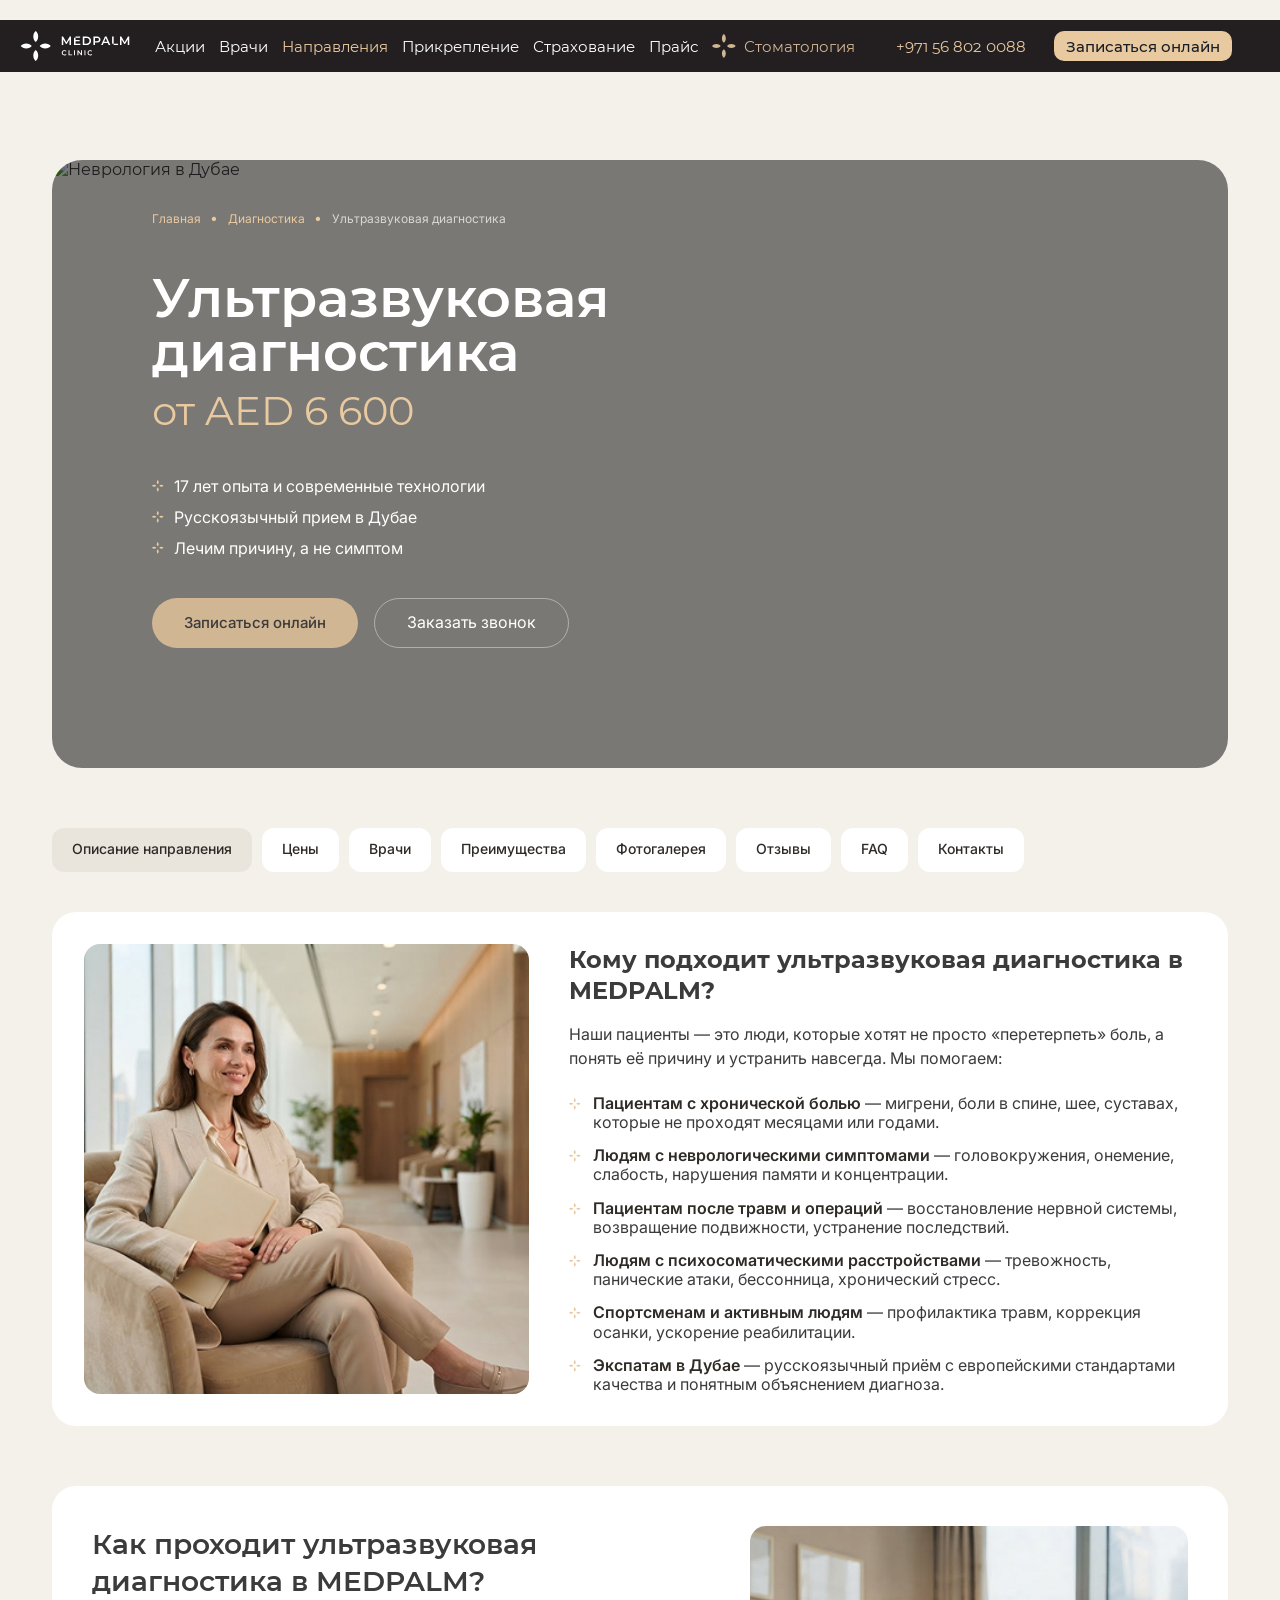
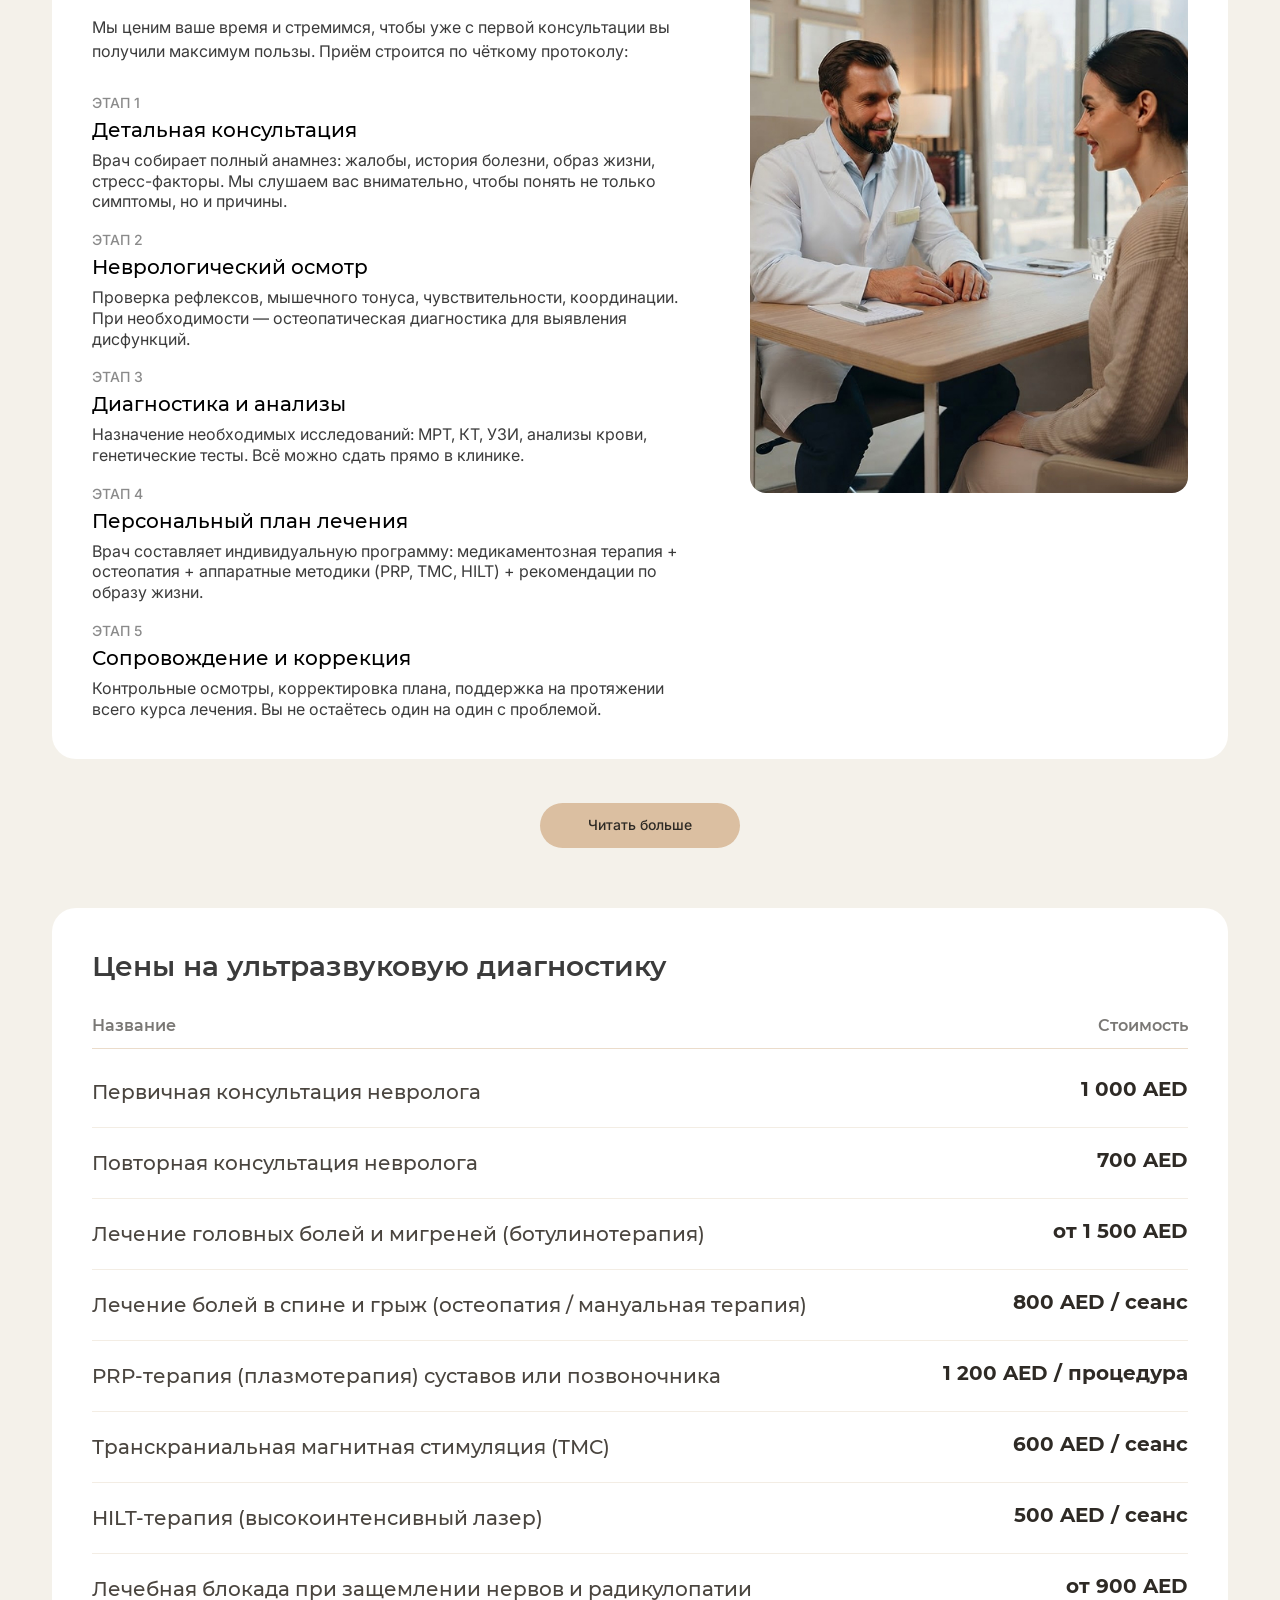
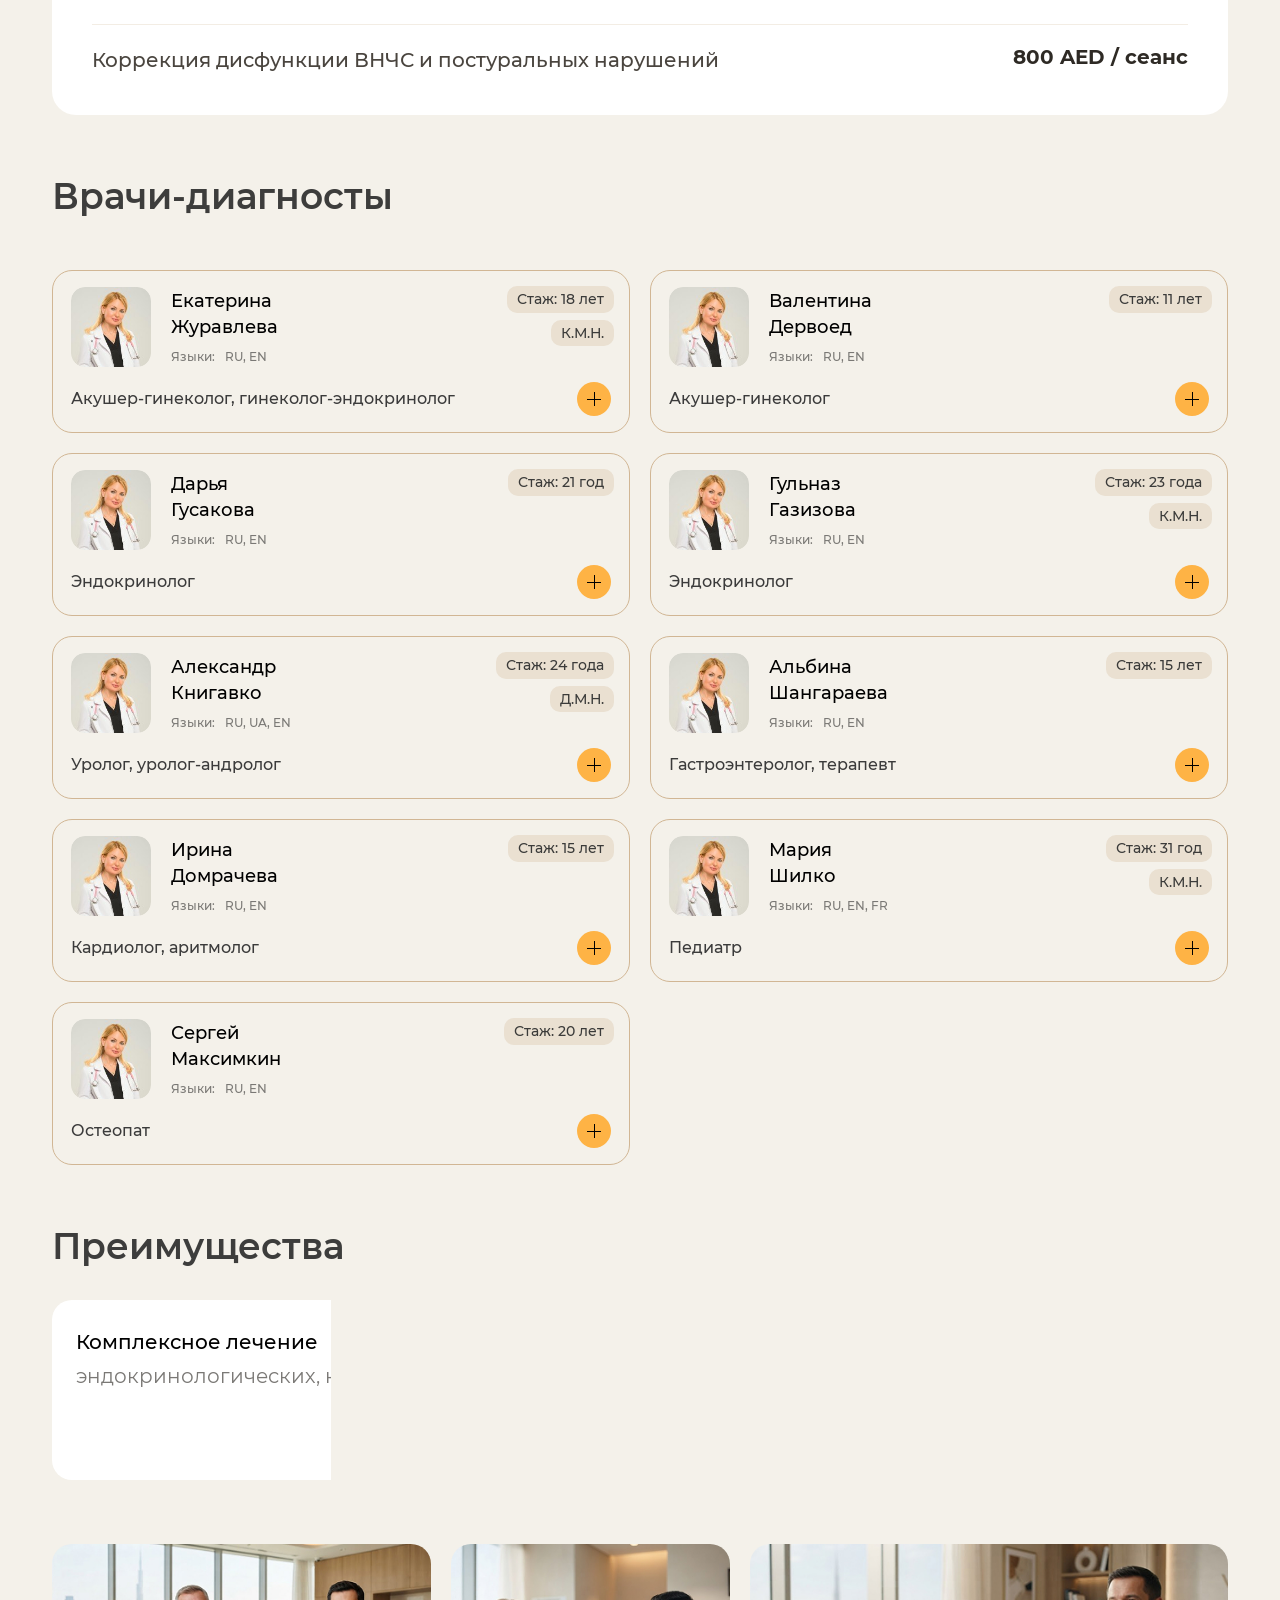
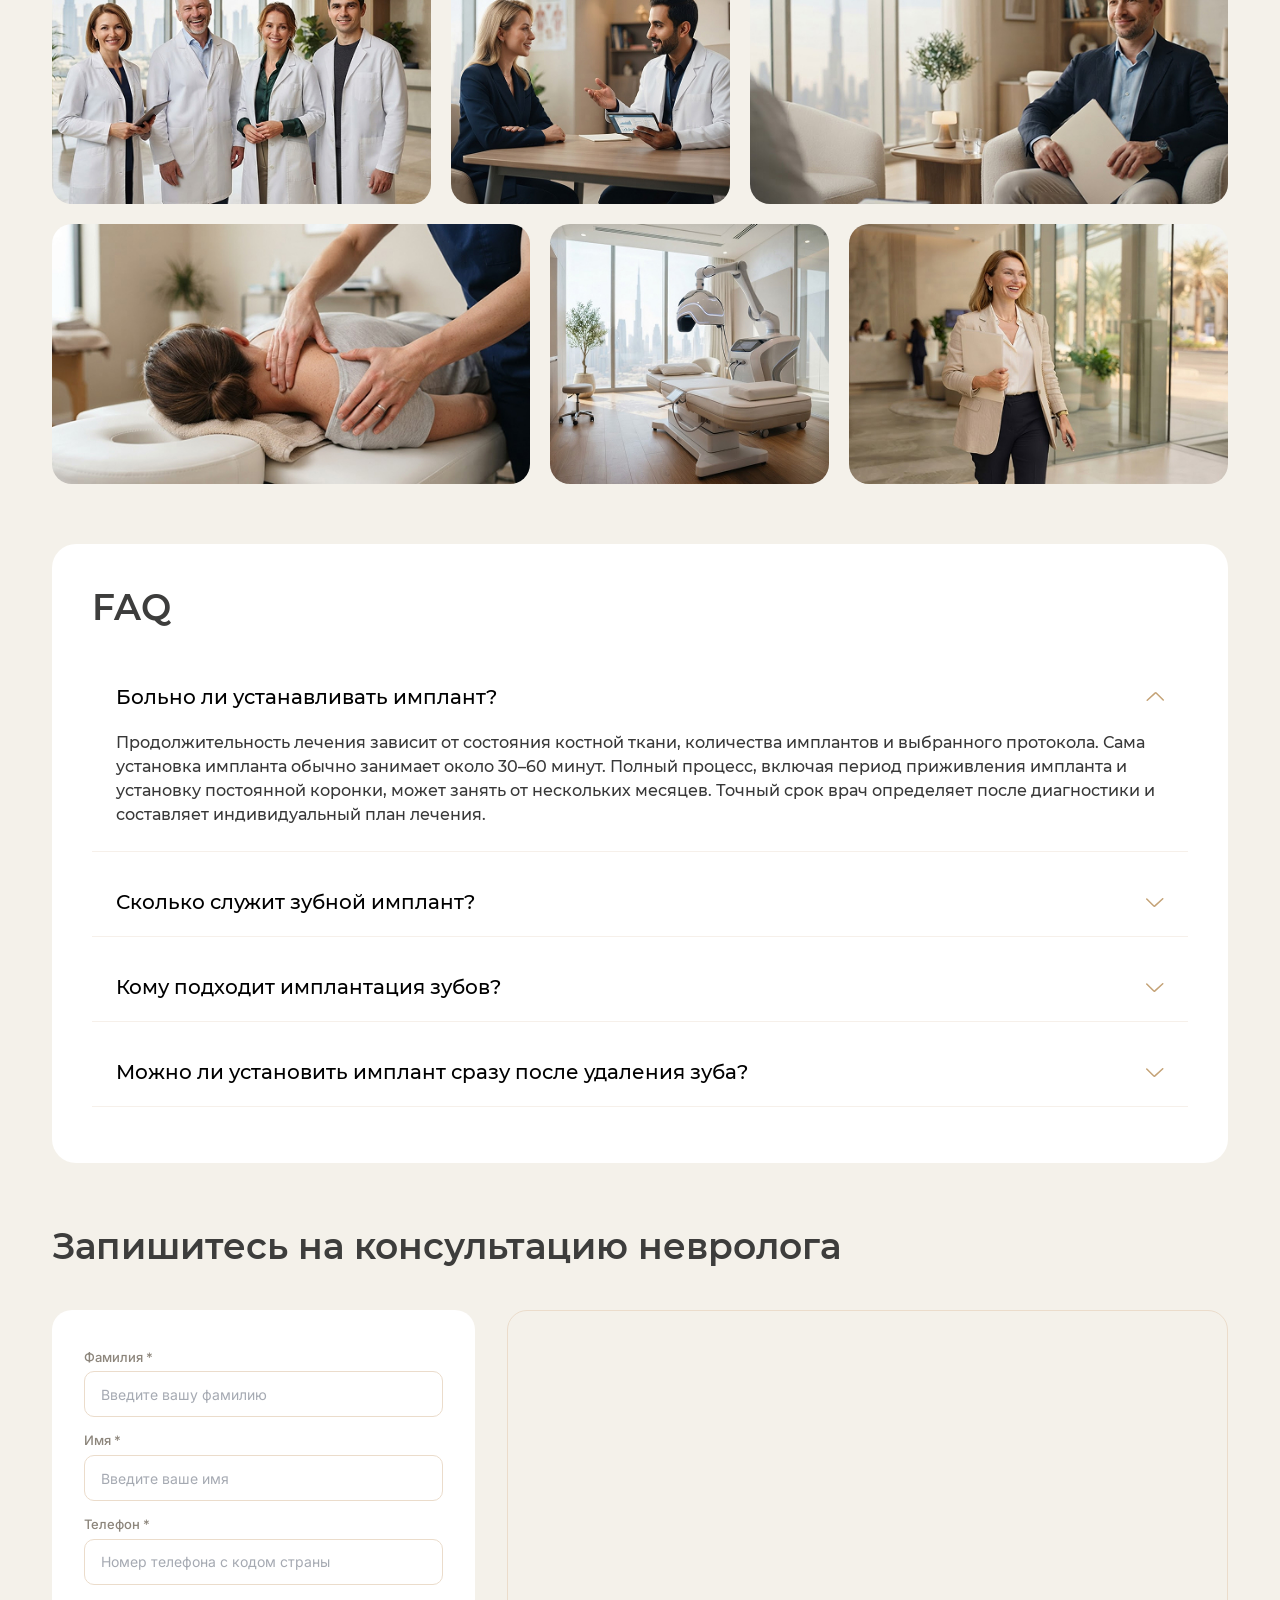
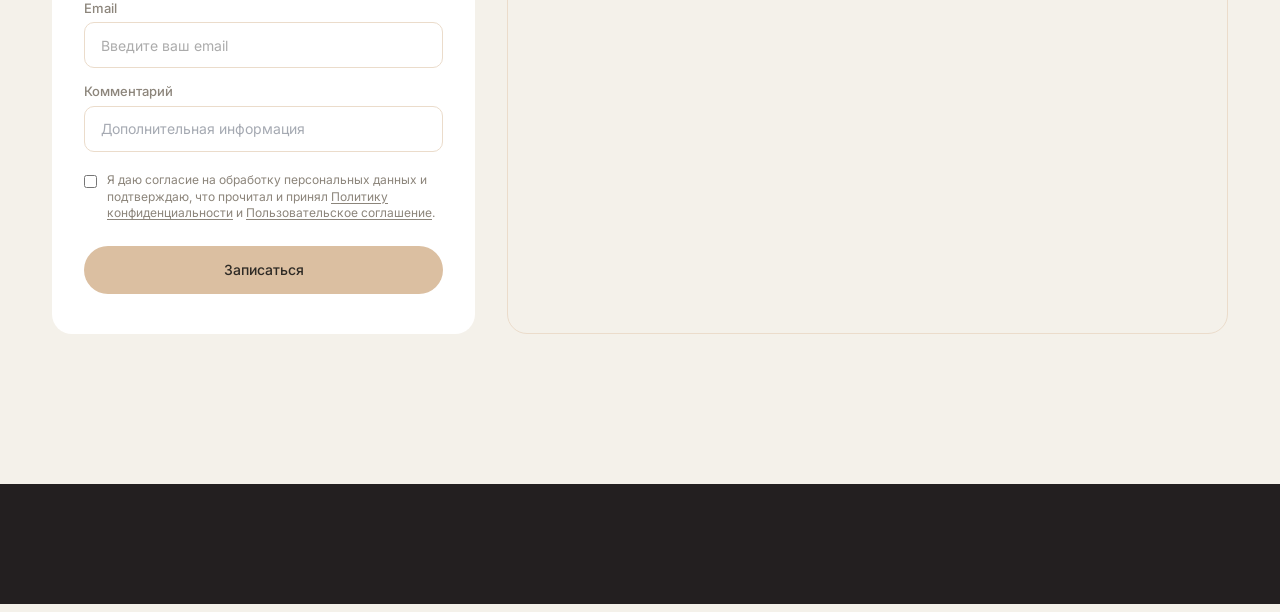
==== diagnostika.html @ 677f0ee8 "Add files via upload" ====
<!DOCTYPE html>
<html lang="ru" style="--header-height:6.5rem;--header-height-mob:5rem;">

<head>
    <meta charset="UTF-8">
    <meta name='viewport' content='width=device-width,initial-scale=1' />
    <link rel="icon" href="favicon.svg" type="image/svg+xml">
    <meta name="robots" content="noindex, nofollow" />
    <title>16.10 Услуга | medpalm</title>
    <link rel="preconnect" href="https://fonts.googleapis.com">
    <link rel="preconnect" href="https://fonts.gstatic.com" crossorigin>
    <link
        href="https://fonts.googleapis.com/css2?family=Inter:ital,opsz,wght@0,14..32,100..900;1,14..32,100..900&display=swap"
        rel="stylesheet">
    <link rel="stylesheet" href="assets/css/original.css">
    <link rel="stylesheet" href="assets/css/wpo-minify-header-7146183a.min.css">
    <link rel="stylesheet" href="assets/css/fancybox.css">
    <link rel="stylesheet" href="assets/css/wpo-minify-header-502b0cc2.min.css">
    <link rel="stylesheet" href="assets/css/mmenu.min.css">
    <link rel="stylesheet" href="assets/css/wpo-minify-header-50892afa.min.css">
    <link rel="stylesheet" href="assets/css/newweb.css">
    <link rel="stylesheet" href="assets/css/new-styles.css">
</head>

<body class="wp-singular page-template-default page page-id-62 wp-theme-medpalm">

    <header class="site-header">
        <div class="container site-header__container">
            <nav class="site-header__nav" aria-label="Основная навигация">
                <a href="https://vasstepanov.github.io/medpalm/" class="site-header__logo"
                    aria-label="MEDPALM - Клиника в Дубае. Прием врачей, анализы, диагностика">
                    
                    <svg viewBox="0 0 217 60" id="logo-cfm" xmlns="http://www.w3.org/2000/svg">
                        <path
                            d="M25.112 48.97c0 4.727 1.973 8.812 4.877 11.03 2.902-2.218 4.876-6.303 4.876-11.03 0-4.73-1.974-8.812-4.876-11.032-2.904 2.22-4.877 6.303-4.877 11.031zM25.112 11.03c0 4.73 1.973 8.813 4.877 11.032 2.902-2.219 4.876-6.303 4.876-11.031 0-4.728-1.974-8.812-4.876-11.031-2.904 2.22-4.877 6.303-4.877 11.03zM11.027 25.122C6.3 25.122 2.217 27.096 0 30c2.217 2.903 6.3 4.878 11.027 4.878 4.726 0 8.808-1.975 11.026-4.878-2.218-2.904-6.3-4.878-11.026-4.878zM48.95 25.122c-4.726 0-8.809 1.974-11.026 4.878 2.218 2.903 6.3 4.878 11.027 4.878 4.726 0 8.808-1.975 11.027-4.878-2.219-2.904-6.3-4.878-11.027-4.878zM97.512 27.97l-.024-11.176-5.537 9.249h-1.396l-5.538-9.104v11.03H82.03V11.11h2.576l6.694 11.175 6.572-11.175h2.576l.024 16.86h-2.961zM131.266 25.32c1.236 0 2.323-.236 3.262-.71.939-.474 1.662-1.148 2.167-2.023.506-.875.759-1.891.759-3.047 0-1.156-.253-2.171-.759-3.047-.505-.875-1.228-1.55-2.167-2.023-.939-.474-2.026-.71-3.262-.71h-4.093v11.56h4.093zm-7.223-14.21h7.367c1.798 0 3.396.35 4.792 1.048 1.396.698 2.48 1.686 3.25 2.962.77 1.277 1.156 2.75 1.156 4.42s-.386 3.143-1.156 4.42c-.77 1.276-1.854 2.264-3.25 2.962-1.396.698-2.994 1.047-4.792 1.047h-7.367V11.11zM155.269 19.588c.707-.578 1.06-1.405 1.06-2.48 0-1.076-.353-1.903-1.06-2.481-.706-.579-1.741-.868-3.105-.868h-3.66v6.696h3.66c1.364 0 2.399-.29 3.105-.867zm.855-7.755c1.084.481 1.914 1.172 2.492 2.07.578.9.867 1.968.867 3.204 0 1.22-.289 2.284-.867 3.192-.578.907-1.408 1.601-2.492 2.083-1.084.482-2.356.722-3.816.722h-3.804v4.866h-3.13V11.11h6.934c1.46 0 2.732.241 3.816.723zM173.11 21.611l-3.178-7.37-3.154 7.37h6.332zm1.035 2.457h-8.426l-1.662 3.901h-3.226l7.584-16.86h3.082l7.608 16.86h-3.274l-1.686-3.901zM185.822 11.11h-3.13v14.21h3.13V11.11zM185.824 27.97h8.809v-2.65h-8.809v2.65zM214.038 27.97l-.024-11.176-5.537 9.249h-1.396l-5.538-9.104v11.03h-2.986V11.11h2.577l6.693 11.175 6.572-11.175h2.577L217 27.97h-2.962zM109.598 25.344v-4.648h8.137v-2.577h-8.137v-4.38h-3.13v14.23h12.64v-2.625h-9.51zM118.771 11.11h-9.173v2.625h9.173V11.11zM84.7 48.21a5.013 5.013 0 01-1.96-1.88c-.474-.8-.709-1.702-.709-2.706 0-1.005.239-1.907.717-2.707a5.056 5.056 0 011.966-1.88c.834-.453 1.767-.68 2.801-.68.838 0 1.603.146 2.295.439a4.69 4.69 0 011.756 1.272l-1.228 1.156c-.742-.8-1.654-1.2-2.736-1.2-.702 0-1.33.154-1.886.461-.556.307-.99.735-1.301 1.28-.312.547-.469 1.166-.469 1.859 0 .692.157 1.311.469 1.858.311.546.745.972 1.301 1.28.556.307 1.184.46 1.886.46 1.082 0 1.994-.404 2.736-1.214l1.228 1.17a4.68 4.68 0 01-1.762 1.274c-.698.292-1.466.438-2.304.438-1.034 0-1.966-.227-2.8-.68zM95.588 38.503h1.9v8.632h5.353v1.609h-7.253v-10.24zM106.541 38.503h1.901v10.24h-1.901v-10.24zM122.495 38.503v10.24h-1.564l-5.645-6.934v6.935H113.4v-10.24h1.565l5.645 6.934v-6.935h1.885zM127.439 38.503h1.901v10.24h-1.901v-10.24zM136.235 48.21a5.012 5.012 0 01-1.959-1.88c-.474-.8-.71-1.702-.71-2.706 0-1.005.239-1.907.717-2.707a5.066 5.066 0 011.966-1.88c.834-.453 1.768-.68 2.801-.68.839 0 1.604.146 2.296.439a4.69 4.69 0 011.755 1.272l-1.228 1.156c-.742-.8-1.653-1.2-2.735-1.2-.702 0-1.331.154-1.887.461a3.323 3.323 0 00-1.301 1.28c-.312.547-.468 1.166-.468 1.859 0 .692.156 1.311.468 1.858.312.546.746.972 1.301 1.28.556.307 1.185.46 1.887.46 1.082 0 1.993-.404 2.735-1.214l1.228 1.17a4.679 4.679 0 01-1.763 1.274c-.697.292-1.464.438-2.303.438-1.033 0-1.967-.227-2.8-.68z" />
                    </svg>
                </a>
                <ul id="menu-main-menu" class="site-header__menu">
                    <li id="menu-item-1367"
                        class="menu-item menu-item-type-custom menu-item-object-custom menu-item-1367"><a
                            href="/specials/">Акции</a></li>
                    <li id="menu-item-1364"
                        class="menu-item menu-item-type-custom menu-item-object-custom menu-item-1364"><a
                            href="/doctors/">Врачи</a></li>
                    <li id="menu-item-1365"
                        class="menu-item menu-item-type-custom menu-item-object-custom current-menu-item menu-item-1365">
                        <a href="/directions/" aria-current="page">Направления</a>
                    </li>
                    <li id="menu-item-1559"
                        class="menu-item menu-item-type-post_type menu-item-object-napravleniya menu-item-1559"><a
                            href="https://medpalm.ae/directions/prikreplenie-k-klinike/">Прикрепление</a></li>
                    <li id="menu-item-1558"
                        class="menu-item menu-item-type-post_type menu-item-object-page menu-item-1558"><a
                            href="https://medpalm.ae/insurance/">Страхование</a></li>
                    <li id="menu-item-586"
                        class="menu-item menu-item-type-post_type menu-item-object-page menu-item-586"><a
                            href="https://medpalm.ae/price/">Прайс</a></li>
                    <li id="menu-item-1912"
                        class="logo-icon menu-item menu-item-type-custom menu-item-object-custom menu-item-1912"><a
                            target="_blank" href="https://medpalmdental.ae/ru">Стоматология</a></li>
                </ul>
                <div class="site-header__actions">
                    <div class="site-header__socials"></div>
                    <a href="tel:+971568020088" class="site-header__phone">
                        +971 56 802 0088 </a>
                    <button class="site-header__button ms_booking" type="button">
                        Записаться онлайн </button>
                    <div class="site-header__lang lang-switcher"></div>
                </div>
            </nav>
        </div>
    </header>


    <header class="mobile-header">
        <div class="mobile-header__inner">
            <a href="https://vasstepanov.github.io/medpalm/" class="mobile-header__logo"
                aria-label="MEDPALM - Клиника в Дубае. Прием врачей, анализы, диагностика">
                <svg viewBox="0 0 217 60" id="logo-cfm" xmlns="http://www.w3.org/2000/svg">
                    <path
                        d="M25.112 48.97c0 4.727 1.973 8.812 4.877 11.03 2.902-2.218 4.876-6.303 4.876-11.03 0-4.73-1.974-8.812-4.876-11.032-2.904 2.22-4.877 6.303-4.877 11.031zM25.112 11.03c0 4.73 1.973 8.813 4.877 11.032 2.902-2.219 4.876-6.303 4.876-11.031 0-4.728-1.974-8.812-4.876-11.031-2.904 2.22-4.877 6.303-4.877 11.03zM11.027 25.122C6.3 25.122 2.217 27.096 0 30c2.217 2.903 6.3 4.878 11.027 4.878 4.726 0 8.808-1.975 11.026-4.878-2.218-2.904-6.3-4.878-11.026-4.878zM48.95 25.122c-4.726 0-8.809 1.974-11.026 4.878 2.218 2.903 6.3 4.878 11.027 4.878 4.726 0 8.808-1.975 11.027-4.878-2.219-2.904-6.3-4.878-11.027-4.878zM97.512 27.97l-.024-11.176-5.537 9.249h-1.396l-5.538-9.104v11.03H82.03V11.11h2.576l6.694 11.175 6.572-11.175h2.576l.024 16.86h-2.961zM131.266 25.32c1.236 0 2.323-.236 3.262-.71.939-.474 1.662-1.148 2.167-2.023.506-.875.759-1.891.759-3.047 0-1.156-.253-2.171-.759-3.047-.505-.875-1.228-1.55-2.167-2.023-.939-.474-2.026-.71-3.262-.71h-4.093v11.56h4.093zm-7.223-14.21h7.367c1.798 0 3.396.35 4.792 1.048 1.396.698 2.48 1.686 3.25 2.962.77 1.277 1.156 2.75 1.156 4.42s-.386 3.143-1.156 4.42c-.77 1.276-1.854 2.264-3.25 2.962-1.396.698-2.994 1.047-4.792 1.047h-7.367V11.11zM155.269 19.588c.707-.578 1.06-1.405 1.06-2.48 0-1.076-.353-1.903-1.06-2.481-.706-.579-1.741-.868-3.105-.868h-3.66v6.696h3.66c1.364 0 2.399-.29 3.105-.867zm.855-7.755c1.084.481 1.914 1.172 2.492 2.07.578.9.867 1.968.867 3.204 0 1.22-.289 2.284-.867 3.192-.578.907-1.408 1.601-2.492 2.083-1.084.482-2.356.722-3.816.722h-3.804v4.866h-3.13V11.11h6.934c1.46 0 2.732.241 3.816.723zM173.11 21.611l-3.178-7.37-3.154 7.37h6.332zm1.035 2.457h-8.426l-1.662 3.901h-3.226l7.584-16.86h3.082l7.608 16.86h-3.274l-1.686-3.901zM185.822 11.11h-3.13v14.21h3.13V11.11zM185.824 27.97h8.809v-2.65h-8.809v2.65zM214.038 27.97l-.024-11.176-5.537 9.249h-1.396l-5.538-9.104v11.03h-2.986V11.11h2.577l6.693 11.175 6.572-11.175h2.577L217 27.97h-2.962zM109.598 25.344v-4.648h8.137v-2.577h-8.137v-4.38h-3.13v14.23h12.64v-2.625h-9.51zM118.771 11.11h-9.173v2.625h9.173V11.11zM84.7 48.21a5.013 5.013 0 01-1.96-1.88c-.474-.8-.709-1.702-.709-2.706 0-1.005.239-1.907.717-2.707a5.056 5.056 0 011.966-1.88c.834-.453 1.767-.68 2.801-.68.838 0 1.603.146 2.295.439a4.69 4.69 0 011.756 1.272l-1.228 1.156c-.742-.8-1.654-1.2-2.736-1.2-.702 0-1.33.154-1.886.461-.556.307-.99.735-1.301 1.28-.312.547-.469 1.166-.469 1.859 0 .692.157 1.311.469 1.858.311.546.745.972 1.301 1.28.556.307 1.184.46 1.886.46 1.082 0 1.994-.404 2.736-1.214l1.228 1.17a4.68 4.68 0 01-1.762 1.274c-.698.292-1.466.438-2.304.438-1.034 0-1.966-.227-2.8-.68zM95.588 38.503h1.9v8.632h5.353v1.609h-7.253v-10.24zM106.541 38.503h1.901v10.24h-1.901v-10.24zM122.495 38.503v10.24h-1.564l-5.645-6.934v6.935H113.4v-10.24h1.565l5.645 6.934v-6.935h1.885zM127.439 38.503h1.901v10.24h-1.901v-10.24zM136.235 48.21a5.012 5.012 0 01-1.959-1.88c-.474-.8-.71-1.702-.71-2.706 0-1.005.239-1.907.717-2.707a5.066 5.066 0 011.966-1.88c.834-.453 1.768-.68 2.801-.68.839 0 1.604.146 2.296.439a4.69 4.69 0 011.755 1.272l-1.228 1.156c-.742-.8-1.653-1.2-2.735-1.2-.702 0-1.331.154-1.887.461a3.323 3.323 0 00-1.301 1.28c-.312.547-.468 1.166-.468 1.859 0 .692.156 1.311.468 1.858.312.546.746.972 1.301 1.28.556.307 1.185.46 1.887.46 1.082 0 1.993-.404 2.735-1.214l1.228 1.17a4.679 4.679 0 01-1.763 1.274c-.697.292-1.464.438-2.303.438-1.033 0-1.967-.227-2.8-.68z" />
                </svg>
            </a>

            <div class="mobile-header__actions">
                <div class="mobile-header__lang mobile-lang">
                    <button class="mobile-lang__button" type="button" aria-haspopup="menu" aria-expanded="false"
                        aria-label="Язык: RU">
                        RU
                        <span class="mobile-lang__icon">
                            <img data-src="https://medpalm.ae/wp-content/themes/medpalm/img/icons/open-menu.svg" alt=""
                                src="[data-uri]"
                                class="lazyload">
                        </span>
                    </button>

                    <ul class="mobile-lang__menu" role="menu">
                        <li class="mobile-lang__item" role="none">
                            <a href="/" class="mobile-lang__link mobile-lang__link--active" role="menuitem">
                                RU - Русский
                            </a>
                        </li>

                        <li class="mobile-lang__item" role="none">
                            <a href="/en/" class="mobile-lang__link" role="menuitem">
                                EN - English
                            </a>
                        </li>
                    </ul>
                </div>

                <button class="mobile-header__burger" type="button" data-mobile-menu-open aria-label="Открыть меню"
                    aria-controls="mobile-menu" aria-expanded="false">
                    <svg width="28" height="28" viewBox="0 0 28 28" fill="none" aria-hidden="true">
                        <path d="M5 8H23M5 14H23M5 20H23" stroke="currentColor" stroke-width="1.5"
                            stroke-linecap="round"></path>
                    </svg>
                </button>
            </div>
        </div>
    </header>

    <div class="mobile-menu" id="mobile-menu" aria-label="Мобильная навигация" aria-modal="true" role="dialog"
        aria-hidden="true"></div>

    <div id="page-wrapper">

        <section class="new-section-directions first-section">
            <div class="container">
                <!-- Главный баннер -->
                <div class="directions-banner">

                    <picture class="directions-banner__bg-picture">
                        <!-- Картинка для мобильных (экраны менее 768px) -->
                        <source media="(max-width: 767px)" srcset="content/diagnost_bg.webp">
                        <!-- Картинка по умолчанию для ПК (экраны 768px и больше) -->
                        <img src="content/diagnost_bg.webp" alt="Неврология в Дубае" class="directions-banner__bg-img" />
                    </picture>

                    <!-- Затемняющий слой для читаемости текста -->
                    <div class="directions-banner__overlay"></div>

                    <!-- Контентная часть -->
                    <div class="directions-banner__content">

                        <!-- Хлебные крошки -->
                        <nav class="directions-breadcrumbs">
                            <span class="directions-breadcrumbs__item">
                                <a href="/">Главная</a>
                            </span>
                            <span class="directions-breadcrumbs__separator">•</span>
                            <span class="directions-breadcrumbs__item">
                                <a href="https://vasstepanov.github.io/medpalm/">Диагностика</a>
                            </span>
                            <span class="directions-breadcrumbs__separator">•</span>
                            <span class="directions-breadcrumbs__item">Ультразвуковая диагностика</span>
                        </nav>

                        <!-- Заголовок -->
                        <h1 class="directions-banner__title">Ультразвуковая<br> диагностика</h1>

                        <!-- Цена -->
                        <p class="directions-banner__price">от <span>AED 6 600</span></p>

                        <!-- Список преимуществ -->
                        <ul class="directions-list">
                            <li class="directions-list__item">
                                <span class="directions-list__icon">
                                    <svg width="12" height="12" viewBox="0 0 12 12" fill="none"
                                        xmlns="http://www.w3.org/2000/svg">
                                        <path
                                            d="M4.81455 9.49799C4.81455 10.4157 5.19251 11.2069 5.74998 11.6376C6.30608 11.2069 6.68543 10.4157 6.68543 9.49799C6.68543 8.58026 6.30745 7.78911 5.74998 7.35843C5.19388 7.78911 4.81455 8.58026 4.81455 9.49799Z"
                                            fill="#E8C9A0" />
                                        <path
                                            d="M4.81455 2.13956C4.81455 3.0573 5.19251 3.84845 5.74998 4.27913C6.30608 3.84845 6.68543 3.0573 6.68543 2.13956C6.68543 1.22182 6.30745 0.430665 5.74998 0C5.19388 0.430665 4.81455 1.22182 4.81455 2.13956Z"
                                            fill="#E8C9A0" />
                                        <path
                                            d="M2.11427 4.8735C1.20738 4.8735 0.425574 5.256 0 5.82013C0.425574 6.3829 1.20738 6.76679 2.11427 6.76679C3.02117 6.76679 3.80298 6.38426 4.22853 5.82013C3.80298 5.2574 3.02117 4.8735 2.11427 4.8735Z"
                                            fill="#E8C9A0" />
                                        <path
                                            d="M9.38577 4.8735C8.47885 4.8735 7.69707 5.256 7.27148 5.82013C7.69707 6.3829 8.47885 6.76679 9.38577 6.76679C10.2927 6.76679 11.0745 6.38426 11.5 5.82013C11.0745 5.2574 10.2927 4.8735 9.38577 4.8735Z"
                                            fill="#E8C9A0" />
                                    </svg>
                                </span>
                                <span class="directions-list__text">17 лет опыта и современные технологии</span>
                            </li>
                            <li class="directions-list__item">
                                <span class="directions-list__icon">
                                    <svg width="12" height="12" viewBox="0 0 12 12" fill="none"
                                        xmlns="http://www.w3.org/2000/svg">
                                        <path
                                            d="M4.81455 9.49799C4.81455 10.4157 5.19251 11.2069 5.74998 11.6376C6.30608 11.2069 6.68543 10.4157 6.68543 9.49799C6.68543 8.58026 6.30745 7.78911 5.74998 7.35843C5.19388 7.78911 4.81455 8.58026 4.81455 9.49799Z"
                                            fill="#E8C9A0" />
                                        <path
                                            d="M4.81455 2.13956C4.81455 3.0573 5.19251 3.84845 5.74998 4.27913C6.30608 3.84845 6.68543 3.0573 6.68543 2.13956C6.68543 1.22182 6.30745 0.430665 5.74998 0C5.19388 0.430665 4.81455 1.22182 4.81455 2.13956Z"
                                            fill="#E8C9A0" />
                                        <path
                                            d="M2.11427 4.8735C1.20738 4.8735 0.425574 5.256 0 5.82013C0.425574 6.3829 1.20738 6.76679 2.11427 6.76679C3.02117 6.76679 3.80298 6.38426 4.22853 5.82013C3.80298 5.2574 3.02117 4.8735 2.11427 4.8735Z"
                                            fill="#E8C9A0" />
                                        <path
                                            d="M9.38577 4.8735C8.47885 4.8735 7.69707 5.256 7.27148 5.82013C7.69707 6.3829 8.47885 6.76679 9.38577 6.76679C10.2927 6.76679 11.0745 6.38426 11.5 5.82013C11.0745 5.2574 10.2927 4.8735 9.38577 4.8735Z"
                                            fill="#E8C9A0" />
                                    </svg>
                                </span>
                                <span class="directions-list__text">Русскоязычный прием в Дубае</span>
                            </li>
                            <li class="directions-list__item">
                                <span class="directions-list__icon">
                                    <svg width="12" height="12" viewBox="0 0 12 12" fill="none"
                                        xmlns="http://www.w3.org/2000/svg">
                                        <path
                                            d="M4.81455 9.49799C4.81455 10.4157 5.19251 11.2069 5.74998 11.6376C6.30608 11.2069 6.68543 10.4157 6.68543 9.49799C6.68543 8.58026 6.30745 7.78911 5.74998 7.35843C5.19388 7.78911 4.81455 8.58026 4.81455 9.49799Z"
                                            fill="#E8C9A0" />
                                        <path
                                            d="M4.81455 2.13956C4.81455 3.0573 5.19251 3.84845 5.74998 4.27913C6.30608 3.84845 6.68543 3.0573 6.68543 2.13956C6.68543 1.22182 6.30745 0.430665 5.74998 0C5.19388 0.430665 4.81455 1.22182 4.81455 2.13956Z"
                                            fill="#E8C9A0" />
                                        <path
                                            d="M2.11427 4.8735C1.20738 4.8735 0.425574 5.256 0 5.82013C0.425574 6.3829 1.20738 6.76679 2.11427 6.76679C3.02117 6.76679 3.80298 6.38426 4.22853 5.82013C3.80298 5.2574 3.02117 4.8735 2.11427 4.8735Z"
                                            fill="#E8C9A0" />
                                        <path
                                            d="M9.38577 4.8735C8.47885 4.8735 7.69707 5.256 7.27148 5.82013C7.69707 6.3829 8.47885 6.76679 9.38577 6.76679C10.2927 6.76679 11.0745 6.38426 11.5 5.82013C11.0745 5.2574 10.2927 4.8735 9.38577 4.8735Z"
                                            fill="#E8C9A0" />
                                    </svg>
                                </span>
                                <span class="directions-list__text">Лечим причину, а не симптом</span>
                            </li>
                        </ul>

                        <!-- Кнопки действий -->
                        <div class="directions-actions">
                            <a href="#" class="directions-btn directions-btn--primary">Записаться онлайн</a>
                            <a href="#" class="directions-btn directions-btn--secondary">Заказать звонок</a>
                        </div>

                    </div>
                </div>
            </div>
        </section>


        <section class="new-section-directions tabs-sec">
            <div class="directions-nav-section">
                <div class="container">
                    <!-- Лента ссылок-табов -->
                    <div class="directions-nav-tabs">

                        <!-- Активная плашка (выделена бежевым фоном) -->
                        <a href="#description" class="directions-nav-link is-active">
                            Описание направления
                        </a>

                        <a href="#prices" class="directions-nav-link">
                            Цены
                        </a>

                        <a href="#doctors" class="directions-nav-link">
                            Врачи
                        </a>

                        <a href="#advantages" class="directions-nav-link">
                            Преимущества
                        </a>

                        <a href="#gallery" class="directions-nav-link">
                            Фотогалерея
                        </a>

                        <a href="#reviews" class="directions-nav-link">
                            Отзывы
                        </a>

                        <a href="#faq" class="directions-nav-link">
                            FAQ
                        </a>

                        <a href="#contacts" class="directions-nav-link">
                            Контакты
                        </a>

                    </div>
                </div>
            </div>
        </section>

        <section class="new-section-directions mmb-mini">
            <div class="container">
                <div class="consultation-block">

                    <!-- Левая колонка: Изображение -->
                    <div class="consultation-image-wrapper">
                        <img src="content/s3_img.jpg" alt="Консультация невролога в MEDPALM" class="consultation-image">
                    </div>

                    <!-- Правая колонка: Текстовый контент -->
                    <div class="consultation-content">
                        <h2 class="consultation-title">Кому подходит ультразвуковая диагностика в MEDPALM?</h2>

                        <p class="consultation-subtitle">
                            Наши пациенты — это люди, которые хотят не просто «перетерпеть» боль, а понять её причину и
                            устранить навсегда. Мы помогаем:
                        </p>

                        <!-- Список категорий -->
                        <ul class="consultation-list">
                            <li class="consultation-list__item">
                                <p class="consultation-list__text">
                                    <strong>Пациентам с хронической болью</strong> — мигрени, боли в спине, шее,
                                    суставах, которые не проходят месяцами или годами.
                                </p>
                            </li>
                            <li class="consultation-list__item">
                                <p class="consultation-list__text">
                                    <strong>Людям с неврологическими симптомами</strong> — головокружения, онемение,
                                    слабость, нарушения памяти и концентрации.
                                </p>
                            </li>
                            <li class="consultation-list__item">
                                <p class="consultation-list__text">
                                    <strong>Пациентам после травм и операций</strong> — восстановление нервной системы,
                                    возвращение подвижности, устранение последствий.
                                </p>
                            </li>
                            <li class="consultation-list__item">
                                <p class="consultation-list__text">
                                    <strong>Людям с психосоматическими расстройствами</strong> — тревожность, панические
                                    атаки, бессонница, хронический стресс.
                                </p>
                            </li>
                            <li class="consultation-list__item">
                                <p class="consultation-list__text">
                                    <strong>Спортсменам и активным людям</strong> — профилактика травм, коррекция
                                    осанки, ускорение реабилитации.
                                </p>
                            </li>
                            <li class="consultation-list__item">
                                <p class="consultation-list__text">
                                    <strong>Экспатам в Дубае</strong> — русскоязычный приём с европейскими стандартами
                                    качества и понятным объяснением диагноза.
                                </p>
                            </li>
                        </ul>
                    </div>

                </div>
            </div>
        </section>

        <section class="new-section-directions">
            <div class="container">
                <!-- Главная белая плашка секции -->
                <div class="process-block">

                    <!-- Левая колонка: Контентная часть -->
                    <div class="process-content">
                        <h2 class="process-title">Как проходит ультразвуковая диагностика в MEDPALM?</h2>
                        <p class="process-subtitle">
                            Мы ценим ваше время и стремимся, чтобы уже с первой консультации вы получили максимум
                            пользы. Приём строится по чёткому протоколу:
                        </p>

                        <!-- Список этапов для удобного вывода в цикле с бэкенда -->
                        <ul class="process-steps">

                            <!-- Этап 1 -->
                            <li class="process-step">
                                <span class="process-step__number">Этап 1</span>
                                <h3 class="process-step__title">Детальная консультация</h3>
                                <p class="process-step__desc">
                                    Врач собирает полный анамнез: жалобы, история болезни, образ жизни, стресс-факторы.
                                    Мы слушаем вас внимательно, чтобы понять не только симптомы, но и причины.
                                </p>
                            </li>

                            <!-- Этап 2 -->
                            <li class="process-step">
                                <span class="process-step__number">Этап 2</span>
                                <h3 class="process-step__title">Неврологический осмотр</h3>
                                <p class="process-step__desc">
                                    Проверка рефлексов, мышечного тонуса, чувствительности, координации. При
                                    необходимости — остеопатическая диагностика для выявления дисфункций.
                                </p>
                            </li>

                            <!-- Этап 3 -->
                            <li class="process-step">
                                <span class="process-step__number">Этап 3</span>
                                <h3 class="process-step__title">Диагностика и анализы</h3>
                                <p class="process-step__desc">
                                    Назначение необходимых исследований: МРТ, КТ, УЗИ, анализы крови, генетические
                                    тесты. Всё можно сдать прямо в клинике.
                                </p>
                            </li>

                            <!-- Этап 4 -->
                            <li class="process-step">
                                <span class="process-step__number">Этап 4</span>
                                <h3 class="process-step__title">Персональный план лечения</h3>
                                <p class="process-step__desc">
                                    Врач составляет индивидуальную программу: медикаментозная терапия + остеопатия +
                                    аппаратные методики (PRP, TMC, HILT) + рекомендации по образу жизни.
                                </p>
                            </li>

                            <!-- Этап 5 -->
                            <li class="process-step">
                                <span class="process-step__number">Этап 5</span>
                                <h3 class="process-step__title">Сопровождение и коррекция</h3>
                                <p class="process-step__desc">
                                    Контрольные осмотры, корректировка плана, поддержка на протяжении всего курса
                                    лечения. Вы не остаётесь один на один с проблемой.
                                </p>
                            </li>

                        </ul>
                    </div>

                    <!-- Правая колонка: Изображение -->
                    <div class="process-image-wrapper">
                        <img src="content/s4_img.jpg" alt="Приём у невролога в MEDPALM" class="process-image">
                    </div>

                </div>

                <!-- Кнопка под плашкой -->
                <div class="process-footer">
                    <a href="#" class="process-btn-more">Читать больше</a>
                </div>
            </div>
        </section>

        <section id="prices" class="new-section-directions">
            <div class="container">
                <!-- Главная белая плашка секции цен -->
                <div class="prices-block">

                    <h2 class="prices-title">Цены на ультразвуковую диагностику</h2>

                    <!-- Шапка таблицы (скрывается на мобильных) -->
                    <div class="prices-header">
                        <span class="prices-header__col">Название</span>
                        <span class="prices-header__col">Стоимость</span>
                    </div>

                    <!-- Контейнер для списка строк (удобно для цикла бэкенда) -->
                    <div class="prices-list">

                        <!-- Строка 1 -->
                        <div class="prices-row">
                            <div class="prices-row__name">Первичная консультация невролога</div>
                            <div class="prices-row__value">1 000 AED</div>
                        </div>

                        <!-- Строка 2 -->
                        <div class="prices-row">
                            <div class="prices-row__name">Повторная консультация невролога</div>
                            <div class="prices-row__value">700 AED</div>
                        </div>

                        <!-- Строка 3 -->
                        <div class="prices-row">
                            <div class="prices-row__name">Лечение головных болей и мигреней (ботулинотерапия)</div>
                            <div class="prices-row__value">от 1 500 AED</div>
                        </div>

                        <!-- Строка 4 -->
                        <div class="prices-row">
                            <div class="prices-row__name">Лечение болей в спине и грыж (остеопатия / мануальная терапия)
                            </div>
                            <div class="prices-row__value">800 AED / сеанс</div>
                        </div>

                        <!-- Строка 5 -->
                        <div class="prices-row">
                            <div class="prices-row__name">PRP-терапия (плазмотерапия) суставов или позвоночника</div>
                            <div class="prices-row__value">1 200 AED / процедура</div>
                        </div>

                        <!-- Строка 6 -->
                        <div class="prices-row">
                            <div class="prices-row__name">Транскраниальная магнитная стимуляция (ТМС)</div>
                            <div class="prices-row__value">600 AED / сеанс</div>
                        </div>

                        <!-- Строка 7 -->
                        <div class="prices-row">
                            <div class="prices-row__name">HILT-терапия (высокоинтенсивный лазер)</div>
                            <div class="prices-row__value">500 AED / сеанс</div>
                        </div>

                        <!-- Строка 8 -->
                        <div class="prices-row">
                            <div class="prices-row__name">Лечебная блокада при защемлении нервов и радикулопатии</div>
                            <div class="prices-row__value">от 900 AED</div>
                        </div>

                        <!-- Строка 9 -->
                        <div class="prices-row">
                            <div class="prices-row__name">Коррекция дисфункции ВНЧС и постуральных нарушений</div>
                            <div class="prices-row__value">800 AED / сеанс</div>
                        </div>

                    </div>

                </div>
            </div>
        </section>



        <div id="doctors" class="container new-doctors-list new-section-directions">
            <div class="section-page-sidebared">


                <main class="section-page-sidebared__main">
                    <div class="section-doctors-list__wrapper">
                        <h2 class="section-list__title">Врачи-диагносты</h2>

                        <div class="section-doctors-list">

                            <a href="https://medpalm.ae/doctors/zhuravleva-ekaterina/"
                                class="section-specialists-list-item" data-direction="26">

                                <div class="section-specialists-list-item__head">

                                    <div class="section-specialists-list-item__photo"><img data-src="content/doc.jpg"
                                            alt="Екатерина Журавлева" src="content/doc.jpg"
                                            class=" ls-is-cached lazyloaded"
                                            style="--smush-placeholder-width: 150px; --smush-placeholder-aspect-ratio: 150/220;">
                                    </div>
                                    <div class="section-specialists-list-item__about">
                                        <div class="section-specialists-list-item__name">Екатерина<br>Журавлева</div>



                                        <div class="section-specialists-list-item__langs">
                                            Языки:
                                            <span>
                                                RU, EN </span>
                                        </div>
                                    </div>
                                </div>

                                <div class="section-specialists-list-item__tags">
                                    <div class="section-specialists-list-item__experience">
                                        Стаж: <span>18 лет</span>
                                    </div>

                                    <div class="section-specialists-list-item__degree">К.М.Н.</div>
                                </div>

                                <div class="section-specialists-list-item__footer">
                                    <div class="section-specialists-list-item__pos">Акушер-гинеколог,
                                        гинеколог-эндокринолог</div>
                                    <div class="section-specialists-list-item__detail">
                                        <span class="button-plus-minus"></span>
                                    </div>
                                </div>
                            </a>

                            <a href="https://medpalm.ae/doctors/valentina-dervoed/"
                                class="section-specialists-list-item" data-direction="26">

                                <div class="section-specialists-list-item__head">

                                    <div class="section-specialists-list-item__photo"><img data-src="content/doc.jpg"
                                            alt="Валентина Дервоед" src="content/doc.jpg"
                                            class=" ls-is-cached lazyloaded"
                                            style="--smush-placeholder-width: 150px; --smush-placeholder-aspect-ratio: 150/220;">
                                    </div>
                                    <div class="section-specialists-list-item__about">
                                        <div class="section-specialists-list-item__name">Валентина<br>Дервоед</div>



                                        <div class="section-specialists-list-item__langs">
                                            Языки:
                                            <span>
                                                RU, EN </span>
                                        </div>
                                    </div>
                                </div>

                                <div class="section-specialists-list-item__tags">
                                    <div class="section-specialists-list-item__experience">
                                        Стаж: <span>11 лет</span>
                                    </div>

                                </div>

                                <div class="section-specialists-list-item__footer">
                                    <div class="section-specialists-list-item__pos">Акушер-гинеколог</div>
                                    <div class="section-specialists-list-item__detail">
                                        <span class="button-plus-minus"></span>
                                    </div>
                                </div>
                            </a>

                            <a href="https://medpalm.ae/doctors/gusakova-darya/" class="section-specialists-list-item"
                                data-direction="0">

                                <div class="section-specialists-list-item__head">

                                    <div class="section-specialists-list-item__photo"><img data-src="content/doc.jpg"
                                            alt="Дарья Гусакова" src="content/doc.jpg" class=" lazyloaded"
                                            style="--smush-placeholder-width: 150px; --smush-placeholder-aspect-ratio: 150/220;">
                                    </div>
                                    <div class="section-specialists-list-item__about">
                                        <div class="section-specialists-list-item__name">Дарья<br>Гусакова</div>



                                        <div class="section-specialists-list-item__langs">
                                            Языки:
                                            <span>
                                                RU, EN </span>
                                        </div>
                                    </div>
                                </div>

                                <div class="section-specialists-list-item__tags">
                                    <div class="section-specialists-list-item__experience">
                                        Стаж: <span>21 год</span>
                                    </div>

                                </div>

                                <div class="section-specialists-list-item__footer">
                                    <div class="section-specialists-list-item__pos">Эндокринолог</div>
                                    <div class="section-specialists-list-item__detail">
                                        <span class="button-plus-minus"></span>
                                    </div>
                                </div>
                            </a>

                            <a href="https://medpalm.ae/doctors/gulnaz-gazizova/" class="section-specialists-list-item"
                                data-direction="15">

                                <div class="section-specialists-list-item__head">

                                    <div class="section-specialists-list-item__photo"><img data-src="content/doc.jpg"
                                            alt="Гульназ Газизова" src="content/doc.jpg" class=" lazyloaded"
                                            style="--smush-placeholder-width: 150px; --smush-placeholder-aspect-ratio: 150/220;">
                                    </div>
                                    <div class="section-specialists-list-item__about">
                                        <div class="section-specialists-list-item__name">Гульназ<br>Газизова</div>



                                        <div class="section-specialists-list-item__langs">
                                            Языки:
                                            <span>
                                                RU, EN </span>
                                        </div>
                                    </div>
                                </div>

                                <div class="section-specialists-list-item__tags">
                                    <div class="section-specialists-list-item__experience">
                                        Стаж: <span>23 года</span>
                                    </div>

                                    <div class="section-specialists-list-item__degree">К.М.Н.</div>
                                </div>

                                <div class="section-specialists-list-item__footer">
                                    <div class="section-specialists-list-item__pos">Эндокринолог</div>
                                    <div class="section-specialists-list-item__detail">
                                        <span class="button-plus-minus"></span>
                                    </div>
                                </div>
                            </a>

                            <a href="https://medpalm.ae/doctors/knigavko-aleksandr/"
                                class="section-specialists-list-item" data-direction="27">

                                <div class="section-specialists-list-item__head">

                                    <div class="section-specialists-list-item__photo"><img data-src="content/doc.jpg"
                                            alt="Александр Книгавко" src="content/doc.jpg" class=" lazyloaded"
                                            style="--smush-placeholder-width: 150px; --smush-placeholder-aspect-ratio: 150/220;">
                                    </div>
                                    <div class="section-specialists-list-item__about">
                                        <div class="section-specialists-list-item__name">Александр<br>Книгавко</div>



                                        <div class="section-specialists-list-item__langs">
                                            Языки:
                                            <span>
                                                RU, UA, EN </span>
                                        </div>
                                    </div>
                                </div>

                                <div class="section-specialists-list-item__tags">
                                    <div class="section-specialists-list-item__experience">
                                        Стаж: <span>24 года</span>
                                    </div>

                                    <div class="section-specialists-list-item__degree">Д.М.Н.</div>
                                </div>

                                <div class="section-specialists-list-item__footer">
                                    <div class="section-specialists-list-item__pos">Уролог, уролог-андролог</div>
                                    <div class="section-specialists-list-item__detail">
                                        <span class="button-plus-minus"></span>
                                    </div>
                                </div>
                            </a>

                            <a href="https://medpalm.ae/doctors/albina-shangaraeva/"
                                class="section-specialists-list-item" data-direction="1316">

                                <div class="section-specialists-list-item__head">

                                    <div class="section-specialists-list-item__photo"><img data-src="content/doc.jpg"
                                            alt="Альбина Шангараева" src="content/doc.jpg" class=" lazyloaded"
                                            style="--smush-placeholder-width: 150px; --smush-placeholder-aspect-ratio: 150/220;">
                                    </div>
                                    <div class="section-specialists-list-item__about">
                                        <div class="section-specialists-list-item__name">Альбина<br>Шангараева</div>



                                        <div class="section-specialists-list-item__langs">
                                            Языки:
                                            <span>
                                                RU, EN </span>
                                        </div>
                                    </div>
                                </div>

                                <div class="section-specialists-list-item__tags">
                                    <div class="section-specialists-list-item__experience">
                                        Стаж: <span>15 лет</span>
                                    </div>

                                </div>

                                <div class="section-specialists-list-item__footer">
                                    <div class="section-specialists-list-item__pos">Гастроэнтеролог, терапевт</div>
                                    <div class="section-specialists-list-item__detail">
                                        <span class="button-plus-minus"></span>
                                    </div>
                                </div>
                            </a>

                            <a href="https://medpalm.ae/doctors/irina-domracheva/" class="section-specialists-list-item"
                                data-direction="29">

                                <div class="section-specialists-list-item__head">

                                    <div class="section-specialists-list-item__photo"><img data-src="content/doc.jpg"
                                            alt="Ирина Домрачева" src="content/doc.jpg" class=" lazyloaded"
                                            style="--smush-placeholder-width: 150px; --smush-placeholder-aspect-ratio: 150/220;">
                                    </div>
                                    <div class="section-specialists-list-item__about">
                                        <div class="section-specialists-list-item__name">Ирина<br>Домрачева</div>



                                        <div class="section-specialists-list-item__langs">
                                            Языки:
                                            <span>
                                                RU, EN </span>
                                        </div>
                                    </div>
                                </div>

                                <div class="section-specialists-list-item__tags">
                                    <div class="section-specialists-list-item__experience">
                                        Стаж: <span>15 лет</span>
                                    </div>

                                </div>

                                <div class="section-specialists-list-item__footer">
                                    <div class="section-specialists-list-item__pos">Кардиолог, аритмолог</div>
                                    <div class="section-specialists-list-item__detail">
                                        <span class="button-plus-minus"></span>
                                    </div>
                                </div>
                            </a>

                            <a href="https://medpalm.ae/doctors/shilko-mariya/" class="section-specialists-list-item"
                                data-direction="30">

                                <div class="section-specialists-list-item__head">

                                    <div class="section-specialists-list-item__photo"><img data-src="content/doc.jpg"
                                            alt="Мария Шилко" src="content/doc.jpg" class=" ls-is-cached lazyloaded"
                                            style="--smush-placeholder-width: 150px; --smush-placeholder-aspect-ratio: 150/220;">
                                    </div>
                                    <div class="section-specialists-list-item__about">
                                        <div class="section-specialists-list-item__name">Мария<br>Шилко</div>



                                        <div class="section-specialists-list-item__langs">
                                            Языки:
                                            <span>
                                                RU, EN, FR </span>
                                        </div>
                                    </div>
                                </div>

                                <div class="section-specialists-list-item__tags">
                                    <div class="section-specialists-list-item__experience">
                                        Стаж: <span>31 год</span>
                                    </div>

                                    <div class="section-specialists-list-item__degree">К.М.Н.</div>
                                </div>

                                <div class="section-specialists-list-item__footer">
                                    <div class="section-specialists-list-item__pos">Педиатр</div>
                                    <div class="section-specialists-list-item__detail">
                                        <span class="button-plus-minus"></span>
                                    </div>
                                </div>
                            </a>

                            <a href="https://medpalm.ae/doctors/maksimkin-sergej/" class="section-specialists-list-item"
                                data-direction="0">

                                <div class="section-specialists-list-item__head">

                                    <div class="section-specialists-list-item__photo"><img data-src="content/doc.jpg"
                                            alt="Сергей Максимкин" src="content/doc.jpg"
                                            class=" ls-is-cached lazyloaded"
                                            style="--smush-placeholder-width: 150px; --smush-placeholder-aspect-ratio: 150/220;">
                                    </div>
                                    <div class="section-specialists-list-item__about">
                                        <div class="section-specialists-list-item__name">Сергей<br>Максимкин</div>



                                        <div class="section-specialists-list-item__langs">
                                            Языки:
                                            <span>
                                                RU, EN </span>
                                        </div>
                                    </div>
                                </div>

                                <div class="section-specialists-list-item__tags">
                                    <div class="section-specialists-list-item__experience">
                                        Стаж: <span>20 лет</span>
                                    </div>

                                </div>

                                <div class="section-specialists-list-item__footer">
                                    <div class="section-specialists-list-item__pos">Остеопат</div>
                                    <div class="section-specialists-list-item__detail">
                                        <span class="button-plus-minus"></span>
                                    </div>
                                </div>
                            </a>

                        </div>
                        <div class="section-show-more"></div>

                        <!-- <div style="margin-top:30px;"></div> -->
                    </div>
                </main>
            </div>
        </div>

        <section id="advantages" class="new-section-directions">

            <div class="advantages-section">

                <div class="container">

                    <!-- Заголовок секции -->
                    <h2 class="advantages-title">Преимущества</h2>

                    <!-- Сетка преимуществ -->
                    <div class="advantages-grid">

                        <!-- Карточка 1 -->
                        <!-- В style дублируем url картинки для бэкенда -->
                        <div class="advantage-card" style="--bg-pattern: url('../img/icons/li_marker.svg');">
                            <h3 class="advantage-card__title">Комплексное лечение</h3>
                            <p class="advantage-card__desc">эндокринологических, кардиологических, и других заболеваний.
                            </p>
                        </div>

                        <!-- Карточка 2 -->
                        <div class="advantage-card" style="--bg-pattern: url('../img/icons/li_marker.svg');">
                            <h3 class="advantage-card__title">Уникальные методы</h3>
                            <p class="advantage-card__desc">диагностики и персонализированная IV терапия</p>
                        </div>

                        <!-- Карточка 3 -->
                        <div class="advantage-card" style="--bg-pattern: url('../img/icons/li_marker.svg');">
                            <h3 class="advantage-card__title">Команда врачей</h3>
                            <p class="advantage-card__desc">высшей категории из ведущих клиник Москвы и Санкт-Петербурга
                            </p>
                        </div>

                        <!-- Карточка 4 -->
                        <div class="advantage-card" style="--bg-pattern: url('../img/icons/li_marker.svg');">
                            <h3 class="advantage-card__title">Индивидуальный подход</h3>
                            <p class="advantage-card__desc">персональное сопровождение и план лечения</p>
                        </div>

                    </div>

                </div>

            </div>

        </section>

        <section id="gallery" class="new-section-directions">
            <div class="container">
                <div class="gallery-section">

                    <!-- <h2 class="gallery-title">Фотогалерея клиники</h2> -->

                    <!-- Контейнер галереи (на ПК - сетка, на моб - слайдер) -->
                    <div class="gallery-grid">

                        <!-- Каждое фото оборачиваем в gallery-item для совместимости со Slick -->
                        <div class="gallery-item">
                            <img src="content/gall-1.jpg" alt="Команда врачей MEDPALM" class="gallery-img">
                        </div>

                        <div class="gallery-item">
                            <img src="content/gall-2.jpg" alt="Консультация в кабинете" class="gallery-img">
                        </div>

                        <div class="gallery-item">
                            <img src="content/gall-3.jpg" alt="Зона ожидания клиники" class="gallery-img">
                        </div>

                        <div class="gallery-item">
                            <img src="content/gall-4.jpg" alt="Процедура массажа и остеопатии" class="gallery-img">
                        </div>

                        <div class="gallery-item">
                            <img src="content/gall-5.jpg" alt="Кабинет аппаратной терапии" class="gallery-img">
                        </div>

                        <div class="gallery-item">
                            <img src="content/gall-6.jpg" alt="Ресепшен клиники" class="gallery-img">
                        </div>



                        <!-- Бэкенд может выводить 7, 8, 9+ картинок, CSS автоматически распределит их по той же логике -->

                    </div>

                </div>
            </div>
        </section>

        <section id="reviews" class="section reviews__section new_reviews">
            <script src="https://res.smartwidgets.ru/app.js" defer></script>
            <div class="sw-app" data-app="dd995a2951728b03d00cbbbfafcc6db8"></div>
        </section>

        <section id="faq" class="new-section-directions">
            <div class="container">
                <div class="faq-block">
                    <h2 class="faq-title">FAQ</h2>
                    <div class="faq-container">

                        <details class="faq-item" open>
                            <summary>
                                Больно ли устанавливать имплант?
                                <span class="arrow-icon"></span>
                            </summary>
                            <div class="faq-content">
                                Продолжительность лечения зависит от состояния костной ткани, количества имплантов и
                                выбранного протокола. Сама установка импланта обычно занимает около 30–60 минут. Полный
                                процесс, включая период приживления импланта и установку постоянной коронки, может
                                занять от нескольких месяцев. Точный срок врач определяет после диагностики и составляет
                                индивидуальный план лечения.
                            </div>
                        </details>

                        <details class="faq-item">
                            <summary>
                                Сколько служит зубной имплант?
                                <span class="arrow-icon"></span>
                            </summary>
                            <div class="faq-content">
                                Продолжительность лечения зависит от состояния костной ткани, количества имплантов и
                                выбранного протокола. Сама установка импланта обычно занимает около 30–60 минут. Полный
                                процесс, включая период приживления импланта и установку постоянной коронки, может
                                занять от нескольких месяцев. Точный срок врач определяет после диагностики и составляет
                                индивидуальный план лечения.
                            </div>
                        </details>

                        <details class="faq-item">
                            <summary>
                                Кому подходит имплантация зубов?
                                <span class="arrow-icon"></span>
                            </summary>
                            <div class="faq-content">
                                Продолжительность лечения зависит от состояния костной ткани, количества имплантов и
                                выбранного протокола. Сама установка импланта обычно занимает около 30–60 минут. Полный
                                процесс, включая период приживления импланта и установку постоянной коронки, может
                                занять от нескольких месяцев. Точный срок врач определяет после диагностики и составляет
                                индивидуальный план лечения.
                            </div>
                        </details>

                        <details class="faq-item">
                            <summary>
                                Можно ли установить имплант сразу после удаления зуба?
                                <span class="arrow-icon"></span>
                            </summary>
                            <div class="faq-content">
                                Продолжительность лечения зависит от состояния костной ткани, количества имплантов и
                                выбранного протокола. Сама установка импланта обычно занимает около 30–60 минут. Полный
                                процесс, включая период приживления импланта и установку постоянной коронки, может
                                занять от нескольких месяцев. Точный срок врач определяет после диагностики и составляет
                                индивидуальный план лечения.
                            </div>
                        </details>
                    </div>
                </div>
            </div>
        </section>

        <section id="contacts" class="section-directions">
            <div class="container">
                <!-- Главный двухколоночный блок контактов -->
                <h2 class="contacts-title">Запишитесь на консультацию невролога</h2>
                <div class="contacts-block">

                    <!-- Левая колонка: Форма обратной связи -->
                    <div class="contacts-form-wrapper">
                        <!-- <h2 class="contacts-title">Запишитесь на консультацию невролога</h2> -->

                        <form action="#" class="contacts-form">

                            <!-- Поле: Фамилия -->
                            <div class="form-group">
                                <label class="form-label" for="client-lastname">Фамилия *</label>
                                <input type="text" id="client-lastname" class="form-input"
                                    placeholder="Введите вашу фамилию" required>
                            </div>

                            <!-- Поле: Имя -->
                            <div class="form-group">
                                <label class="form-label" for="client-firstname">Имя *</label>
                                <input type="text" id="client-firstname" class="form-input"
                                    placeholder="Введите ваше имя" required>
                            </div>

                            <!-- Поле: Телефон -->
                            <div class="form-group">
                                <label class="form-label" for="client-phone">Телефон *</label>
                                <input type="tel" id="client-phone" class="form-input"
                                    placeholder="Номер телефона с кодом страны" required>
                            </div>

                            <!-- Поле: Email -->
                            <div class="form-group">
                                <label class="form-label" for="client-email">Email</label>
                                <input type="email" id="client-email" class="form-input"
                                    placeholder="Введите ваш email">
                            </div>

                            <!-- Поле: Комментарий -->
                            <div class="form-group">
                                <label class="form-label" for="client-comment">Комментарий</label>
                                <input type="text" id="client-comment" class="form-input"
                                    placeholder="Дополнительная информация">
                            </div>

                            <!-- Согласие / Чекбокс -->
                            <div class="form-checkbox-wrapper">
                                <label class="form-checkbox-label">
                                    <input type="checkbox" class="form-checkbox" required>
                                    <span class="form-checkbox-text">
                                        Я даю согласие на обработку персональных данных и подтверждаю, что прочитал и
                                        принял <a href="#">Политику конфиденциальности</a> и <a
                                            href="#">Пользовательское соглашение</a>.
                                    </span>
                                </label>
                            </div>

                            <!-- Кнопка отправки формы -->
                            <button type="submit" class="form-submit-btn">Записаться</button>
                        </form>
                    </div>

                    <!-- Правая колонка: Интерактивная карта Google (MEDPALM Clinic Dubai) -->
                    <div class="contacts-map-wrapper">
                        <!-- Карта настроена на локацию Jumeira St в Дубае -->
                        <iframe src="https://google.com/maps?q=25.2096,55.2559&output=embed
" class="google-map" allowfullscreen="" loading="lazy" referrerpolicy="no-referrer-when-downgrade">
                        </iframe>

                    </div>

                </div>
            </div>
        </section>



        <footer class="site-footer">
            <div class="site-footer__container"></div>
        </footer>
    </div>

    <script type="text/javascript" src="assets/js/libs/jquery-3.7.1.min.js?ver=3.7.1" id="jquery-js"></script>
    <script src="assets/js/libs/slick.min.js"></script>
    <script src="assets/js/new.js"></script>

    <script>
        class SmoothFAQ {
            constructor(el) {
                this.el = el;
                this.summary = el.querySelector('summary');
                this.content = el.querySelector('.faq-content');
                this.animation = null;
                this.isClosing = false;
                this.isExpanding = false;
                this.summary.addEventListener('click', (e) => this.onClick(e));
            }

            onClick(e) {
                e.preventDefault();
                this.el.style.overflow = 'hidden';
                if (this.isClosing || !this.el.open) { this.open(); }
                else if (this.isExpanding || this.el.open) { this.shrink(); }
            }

            shrink() {
                this.isClosing = true;
                const startHeight = `${this.el.offsetHeight}px`;
                const endHeight = `${this.summary.offsetHeight}px`;
                if (this.animation) this.animation.cancel();
                this.animation = this.el.animate({ height: [startHeight, endHeight] }, {
                    duration: 400, easing: 'cubic-bezier(0.4, 0, 0.2, 1)'
                });
                this.animation.onfinish = () => this.finish(false);
            }

            open() {
                document.querySelectorAll('.faq-item[open]').forEach(openEl => {
                    if (openEl !== this.el) openEl.dispatchEvent(new Event('closeMe'));
                });
                this.el.style.height = `${this.el.offsetHeight}px`;
                this.el.open = true;
                window.requestAnimationFrame(() => this.expand());
            }

            expand() {
                this.isExpanding = true;
                const startHeight = `${this.el.offsetHeight}px`;
                const endHeight = `${this.summary.offsetHeight + this.content.offsetHeight}px`;
                if (this.animation) this.animation.cancel();
                this.animation = this.el.animate({ height: [startHeight, endHeight] }, {
                    duration: 400, easing: 'cubic-bezier(0.4, 0, 0.2, 1)'
                });
                this.animation.onfinish = () => this.finish(true);
            }

            finish(isOpen) {
                this.el.open = isOpen;
                this.animation = null;
                this.isClosing = false;
                this.isExpanding = false;
                this.el.style.height = this.el.style.overflow = '';
            }
        }

        document.querySelectorAll('.faq-item').forEach(el => {
            const instance = new SmoothFAQ(el);
            el.addEventListener('closeMe', () => instance.shrink());
        });
    </script>
</body>

</html>
---- assets/css/original.css ----
.lazyload,
.lazyloading {
    max-width: 100%;
}

/*! This file is auto-generated */
.wp-block-button__link {
    color: #fff;
    background-color: #32373c;
    border-radius: 9999px;
    box-shadow: none;
    text-decoration: none;
    padding: calc(.667em + 2px) calc(1.333em + 2px);
    font-size: 1.125em
}

.wp-block-file__button {
    background: #32373c;
    color: #fff;
    text-decoration: none
}

:root {
    --wp--preset--aspect-ratio--square: 1;
    --wp--preset--aspect-ratio--4-3: 4/3;
    --wp--preset--aspect-ratio--3-4: 3/4;
    --wp--preset--aspect-ratio--3-2: 3/2;
    --wp--preset--aspect-ratio--2-3: 2/3;
    --wp--preset--aspect-ratio--16-9: 16/9;
    --wp--preset--aspect-ratio--9-16: 9/16;
    --wp--preset--color--black: #000000;
    --wp--preset--color--cyan-bluish-gray: #abb8c3;
    --wp--preset--color--white: #ffffff;
    --wp--preset--color--pale-pink: #f78da7;
    --wp--preset--color--vivid-red: #cf2e2e;
    --wp--preset--color--luminous-vivid-orange: #ff6900;
    --wp--preset--color--luminous-vivid-amber: #fcb900;
    --wp--preset--color--light-green-cyan: #7bdcb5;
    --wp--preset--color--vivid-green-cyan: #00d084;
    --wp--preset--color--pale-cyan-blue: #8ed1fc;
    --wp--preset--color--vivid-cyan-blue: #0693e3;
    --wp--preset--color--vivid-purple: #9b51e0;
    --wp--preset--gradient--vivid-cyan-blue-to-vivid-purple: linear-gradient(135deg, rgba(6, 147, 227, 1) 0%, rgb(155, 81, 224) 100%);
    --wp--preset--gradient--light-green-cyan-to-vivid-green-cyan: linear-gradient(135deg, rgb(122, 220, 180) 0%, rgb(0, 208, 130) 100%);
    --wp--preset--gradient--luminous-vivid-amber-to-luminous-vivid-orange: linear-gradient(135deg, rgba(252, 185, 0, 1) 0%, rgba(255, 105, 0, 1) 100%);
    --wp--preset--gradient--luminous-vivid-orange-to-vivid-red: linear-gradient(135deg, rgba(255, 105, 0, 1) 0%, rgb(207, 46, 46) 100%);
    --wp--preset--gradient--very-light-gray-to-cyan-bluish-gray: linear-gradient(135deg, rgb(238, 238, 238) 0%, rgb(169, 184, 195) 100%);
    --wp--preset--gradient--cool-to-warm-spectrum: linear-gradient(135deg, rgb(74, 234, 220) 0%, rgb(151, 120, 209) 20%, rgb(207, 42, 186) 40%, rgb(238, 44, 130) 60%, rgb(251, 105, 98) 80%, rgb(254, 248, 76) 100%);
    --wp--preset--gradient--blush-light-purple: linear-gradient(135deg, rgb(255, 206, 236) 0%, rgb(152, 150, 240) 100%);
    --wp--preset--gradient--blush-bordeaux: linear-gradient(135deg, rgb(254, 205, 165) 0%, rgb(254, 45, 45) 50%, rgb(107, 0, 62) 100%);
    --wp--preset--gradient--luminous-dusk: linear-gradient(135deg, rgb(255, 203, 112) 0%, rgb(199, 81, 192) 50%, rgb(65, 88, 208) 100%);
    --wp--preset--gradient--pale-ocean: linear-gradient(135deg, rgb(255, 245, 203) 0%, rgb(182, 227, 212) 50%, rgb(51, 167, 181) 100%);
    --wp--preset--gradient--electric-grass: linear-gradient(135deg, rgb(202, 248, 128) 0%, rgb(113, 206, 126) 100%);
    --wp--preset--gradient--midnight: linear-gradient(135deg, rgb(2, 3, 129) 0%, rgb(40, 116, 252) 100%);
    --wp--preset--font-size--small: 13px;
    --wp--preset--font-size--medium: 20px;
    --wp--preset--font-size--large: 36px;
    --wp--preset--font-size--x-large: 42px;
    --wp--preset--spacing--20: 0.44rem;
    --wp--preset--spacing--30: 0.67rem;
    --wp--preset--spacing--40: 1rem;
    --wp--preset--spacing--50: 1.5rem;
    --wp--preset--spacing--60: 2.25rem;
    --wp--preset--spacing--70: 3.38rem;
    --wp--preset--spacing--80: 5.06rem;
    --wp--preset--shadow--natural: 6px 6px 9px rgba(0, 0, 0, 0.2);
    --wp--preset--shadow--deep: 12px 12px 50px rgba(0, 0, 0, 0.4);
    --wp--preset--shadow--sharp: 6px 6px 0px rgba(0, 0, 0, 0.2);
    --wp--preset--shadow--outlined: 6px 6px 0px -3px rgba(255, 255, 255, 1), 6px 6px rgba(0, 0, 0, 1);
    --wp--preset--shadow--crisp: 6px 6px 0px rgba(0, 0, 0, 1);
}

:where(.is-layout-flex) {
    gap: 0.5em;
}

:where(.is-layout-grid) {
    gap: 0.5em;
}

body .is-layout-flex {
    display: flex;
}

.is-layout-flex {
    flex-wrap: wrap;
    align-items: center;
}

.is-layout-flex> :is(*, div) {
    margin: 0;
}

body .is-layout-grid {
    display: grid;
}

.is-layout-grid> :is(*, div) {
    margin: 0;
}

:where(.wp-block-columns.is-layout-flex) {
    gap: 2em;
}

:where(.wp-block-columns.is-layout-grid) {
    gap: 2em;
}

:where(.wp-block-post-template.is-layout-flex) {
    gap: 1.25em;
}

:where(.wp-block-post-template.is-layout-grid) {
    gap: 1.25em;
}

.has-black-color {
    color: var(--wp--preset--color--black) !important;
}

.has-cyan-bluish-gray-color {
    color: var(--wp--preset--color--cyan-bluish-gray) !important;
}

.has-white-color {
    color: var(--wp--preset--color--white) !important;
}

.has-pale-pink-color {
    color: var(--wp--preset--color--pale-pink) !important;
}

.has-vivid-red-color {
    color: var(--wp--preset--color--vivid-red) !important;
}

.has-luminous-vivid-orange-color {
    color: var(--wp--preset--color--luminous-vivid-orange) !important;
}

.has-luminous-vivid-amber-color {
    color: var(--wp--preset--color--luminous-vivid-amber) !important;
}

.has-light-green-cyan-color {
    color: var(--wp--preset--color--light-green-cyan) !important;
}

.has-vivid-green-cyan-color {
    color: var(--wp--preset--color--vivid-green-cyan) !important;
}

.has-pale-cyan-blue-color {
    color: var(--wp--preset--color--pale-cyan-blue) !important;
}

.has-vivid-cyan-blue-color {
    color: var(--wp--preset--color--vivid-cyan-blue) !important;
}

.has-vivid-purple-color {
    color: var(--wp--preset--color--vivid-purple) !important;
}

.has-black-background-color {
    background-color: var(--wp--preset--color--black) !important;
}

.has-cyan-bluish-gray-background-color {
    background-color: var(--wp--preset--color--cyan-bluish-gray) !important;
}

.has-white-background-color {
    background-color: var(--wp--preset--color--white) !important;
}

.has-pale-pink-background-color {
    background-color: var(--wp--preset--color--pale-pink) !important;
}

.has-vivid-red-background-color {
    background-color: var(--wp--preset--color--vivid-red) !important;
}

.has-luminous-vivid-orange-background-color {
    background-color: var(--wp--preset--color--luminous-vivid-orange) !important;
}

.has-luminous-vivid-amber-background-color {
    background-color: var(--wp--preset--color--luminous-vivid-amber) !important;
}

.has-light-green-cyan-background-color {
    background-color: var(--wp--preset--color--light-green-cyan) !important;
}

.has-vivid-green-cyan-background-color {
    background-color: var(--wp--preset--color--vivid-green-cyan) !important;
}

.has-pale-cyan-blue-background-color {
    background-color: var(--wp--preset--color--pale-cyan-blue) !important;
}

.has-vivid-cyan-blue-background-color {
    background-color: var(--wp--preset--color--vivid-cyan-blue) !important;
}

.has-vivid-purple-background-color {
    background-color: var(--wp--preset--color--vivid-purple) !important;
}

.has-black-border-color {
    border-color: var(--wp--preset--color--black) !important;
}

.has-cyan-bluish-gray-border-color {
    border-color: var(--wp--preset--color--cyan-bluish-gray) !important;
}

.has-white-border-color {
    border-color: var(--wp--preset--color--white) !important;
}

.has-pale-pink-border-color {
    border-color: var(--wp--preset--color--pale-pink) !important;
}

.has-vivid-red-border-color {
    border-color: var(--wp--preset--color--vivid-red) !important;
}

.has-luminous-vivid-orange-border-color {
    border-color: var(--wp--preset--color--luminous-vivid-orange) !important;
}

.has-luminous-vivid-amber-border-color {
    border-color: var(--wp--preset--color--luminous-vivid-amber) !important;
}

.has-light-green-cyan-border-color {
    border-color: var(--wp--preset--color--light-green-cyan) !important;
}

.has-vivid-green-cyan-border-color {
    border-color: var(--wp--preset--color--vivid-green-cyan) !important;
}

.has-pale-cyan-blue-border-color {
    border-color: var(--wp--preset--color--pale-cyan-blue) !important;
}

.has-vivid-cyan-blue-border-color {
    border-color: var(--wp--preset--color--vivid-cyan-blue) !important;
}

.has-vivid-purple-border-color {
    border-color: var(--wp--preset--color--vivid-purple) !important;
}

.has-vivid-cyan-blue-to-vivid-purple-gradient-background {
    background: var(--wp--preset--gradient--vivid-cyan-blue-to-vivid-purple) !important;
}

.has-light-green-cyan-to-vivid-green-cyan-gradient-background {
    background: var(--wp--preset--gradient--light-green-cyan-to-vivid-green-cyan) !important;
}

.has-luminous-vivid-amber-to-luminous-vivid-orange-gradient-background {
    background: var(--wp--preset--gradient--luminous-vivid-amber-to-luminous-vivid-orange) !important;
}

.has-luminous-vivid-orange-to-vivid-red-gradient-background {
    background: var(--wp--preset--gradient--luminous-vivid-orange-to-vivid-red) !important;
}

.has-very-light-gray-to-cyan-bluish-gray-gradient-background {
    background: var(--wp--preset--gradient--very-light-gray-to-cyan-bluish-gray) !important;
}

.has-cool-to-warm-spectrum-gradient-background {
    background: var(--wp--preset--gradient--cool-to-warm-spectrum) !important;
}

.has-blush-light-purple-gradient-background {
    background: var(--wp--preset--gradient--blush-light-purple) !important;
}

.has-blush-bordeaux-gradient-background {
    background: var(--wp--preset--gradient--blush-bordeaux) !important;
}

.has-luminous-dusk-gradient-background {
    background: var(--wp--preset--gradient--luminous-dusk) !important;
}

.has-pale-ocean-gradient-background {
    background: var(--wp--preset--gradient--pale-ocean) !important;
}

.has-electric-grass-gradient-background {
    background: var(--wp--preset--gradient--electric-grass) !important;
}

.has-midnight-gradient-background {
    background: var(--wp--preset--gradient--midnight) !important;
}

.has-small-font-size {
    font-size: var(--wp--preset--font-size--small) !important;
}

.has-medium-font-size {
    font-size: var(--wp--preset--font-size--medium) !important;
}

.has-large-font-size {
    font-size: var(--wp--preset--font-size--large) !important;
}

.has-x-large-font-size {
    font-size: var(--wp--preset--font-size--x-large) !important;
}

:where(.wp-block-post-template.is-layout-flex) {
    gap: 1.25em;
}

:where(.wp-block-post-template.is-layout-grid) {
    gap: 1.25em;
}

:where(.wp-block-columns.is-layout-flex) {
    gap: 2em;
}

:where(.wp-block-columns.is-layout-grid) {
    gap: 2em;
}

:root :where(.wp-block-pullquote) {
    font-size: 1.5em;
    line-height: 1.6;
}
---- assets/css/wpo-minify-header-7146183a.min.css ----
.wp-block-archives {
    box-sizing: border-box
}

.wp-block-archives-dropdown label {
    display: block
}

.wp-block-avatar {
    line-height: 0
}

.wp-block-avatar,
.wp-block-avatar img {
    box-sizing: border-box
}

.wp-block-avatar.aligncenter {
    text-align: center
}

.wp-block-audio {
    box-sizing: border-box
}

.wp-block-audio :where(figcaption) {
    margin-bottom: 1em;
    margin-top: .5em
}

.wp-block-audio audio {
    min-width: 300px;
    width: 100%
}

.wp-block-button__link {
    align-content: center;
    box-sizing: border-box;
    cursor: pointer;
    display: inline-block;
    height: 100%;
    text-align: center;
    word-break: break-word
}

.wp-block-button__link.aligncenter {
    text-align: center
}

.wp-block-button__link.alignright {
    text-align: right
}

:where(.wp-block-button__link) {
    border-radius: 9999px;
    box-shadow: none;
    padding: calc(.667em + 2px) calc(1.333em + 2px);
    text-decoration: none
}

.wp-block-button[style*=text-decoration] .wp-block-button__link {
    text-decoration: inherit
}

.wp-block-buttons>.wp-block-button.has-custom-width {
    max-width: none
}

.wp-block-buttons>.wp-block-button.has-custom-width .wp-block-button__link {
    width: 100%
}

.wp-block-buttons>.wp-block-button.has-custom-font-size .wp-block-button__link {
    font-size: inherit
}

.wp-block-buttons>.wp-block-button.wp-block-button__width-25 {
    width: calc(25% - var(--wp--style--block-gap, .5em)*.75)
}

.wp-block-buttons>.wp-block-button.wp-block-button__width-50 {
    width: calc(50% - var(--wp--style--block-gap, .5em)*.5)
}

.wp-block-buttons>.wp-block-button.wp-block-button__width-75 {
    width: calc(75% - var(--wp--style--block-gap, .5em)*.25)
}

.wp-block-buttons>.wp-block-button.wp-block-button__width-100 {
    flex-basis: 100%;
    width: 100%
}

.wp-block-buttons.is-vertical>.wp-block-button.wp-block-button__width-25 {
    width: 25%
}

.wp-block-buttons.is-vertical>.wp-block-button.wp-block-button__width-50 {
    width: 50%
}

.wp-block-buttons.is-vertical>.wp-block-button.wp-block-button__width-75 {
    width: 75%
}

.wp-block-button.is-style-squared,
.wp-block-button__link.wp-block-button.is-style-squared {
    border-radius: 0
}

.wp-block-button.no-border-radius,
.wp-block-button__link.no-border-radius {
    border-radius: 0 !important
}

:root :where(.wp-block-button .wp-block-button__link.is-style-outline),
:root :where(.wp-block-button.is-style-outline>.wp-block-button__link) {
    border: 2px solid;
    padding: .667em 1.333em
}

:root :where(.wp-block-button .wp-block-button__link.is-style-outline:not(.has-text-color)),
:root :where(.wp-block-button.is-style-outline>.wp-block-button__link:not(.has-text-color)) {
    color: currentColor
}

:root :where(.wp-block-button .wp-block-button__link.is-style-outline:not(.has-background)),
:root :where(.wp-block-button.is-style-outline>.wp-block-button__link:not(.has-background)) {
    background-color: initial;
    background-image: none
}

.wp-block-buttons {
    box-sizing: border-box
}

.wp-block-buttons.is-vertical {
    flex-direction: column
}

.wp-block-buttons.is-vertical>.wp-block-button:last-child {
    margin-bottom: 0
}

.wp-block-buttons>.wp-block-button {
    display: inline-block;
    margin: 0
}

.wp-block-buttons.is-content-justification-left {
    justify-content: flex-start
}

.wp-block-buttons.is-content-justification-left.is-vertical {
    align-items: flex-start
}

.wp-block-buttons.is-content-justification-center {
    justify-content: center
}

.wp-block-buttons.is-content-justification-center.is-vertical {
    align-items: center
}

.wp-block-buttons.is-content-justification-right {
    justify-content: flex-end
}

.wp-block-buttons.is-content-justification-right.is-vertical {
    align-items: flex-end
}

.wp-block-buttons.is-content-justification-space-between {
    justify-content: space-between
}

.wp-block-buttons.aligncenter {
    text-align: center
}

.wp-block-buttons:not(.is-content-justification-space-between, .is-content-justification-right, .is-content-justification-left, .is-content-justification-center) .wp-block-button.aligncenter {
    margin-left: auto;
    margin-right: auto;
    width: 100%
}

.wp-block-buttons[style*=text-decoration] .wp-block-button,
.wp-block-buttons[style*=text-decoration] .wp-block-button__link {
    text-decoration: inherit
}

.wp-block-buttons.has-custom-font-size .wp-block-button__link {
    font-size: inherit
}

.wp-block-buttons .wp-block-button__link {
    width: 100%
}

.wp-block-button.aligncenter,
.wp-block-calendar {
    text-align: center
}

.wp-block-calendar td,
.wp-block-calendar th {
    border: 1px solid;
    padding: .25em
}

.wp-block-calendar th {
    font-weight: 400
}

.wp-block-calendar caption {
    background-color: inherit
}

.wp-block-calendar table {
    border-collapse: collapse;
    width: 100%
}

.wp-block-calendar table:where(:not(.has-text-color)) {
    color: #40464d
}

.wp-block-calendar table:where(:not(.has-text-color)) td,
.wp-block-calendar table:where(:not(.has-text-color)) th {
    border-color: #ddd
}

.wp-block-calendar table.has-background th {
    background-color: inherit
}

.wp-block-calendar table.has-text-color th {
    color: inherit
}

:where(.wp-block-calendar table:not(.has-background) th) {
    background: #ddd
}

.wp-block-categories {
    box-sizing: border-box
}

.wp-block-categories.alignleft {
    margin-right: 2em
}

.wp-block-categories.alignright {
    margin-left: 2em
}

.wp-block-categories.wp-block-categories-dropdown.aligncenter {
    text-align: center
}

.wp-block-categories .wp-block-categories__label {
    display: block;
    width: 100%
}

.wp-block-code {
    box-sizing: border-box
}

.wp-block-code code {
    /*!rtl:begin:ignore*/
    direction: ltr;
    display: block;
    font-family: inherit;
    overflow-wrap: break-word;
    text-align: initial;
    white-space: pre-wrap
        /*!rtl:end:ignore*/
}

.wp-block-columns {
    align-items: normal !important;
    box-sizing: border-box;
    display: flex;
    flex-wrap: wrap !important
}

@media (min-width:782px) {
    .wp-block-columns {
        flex-wrap: nowrap !important
    }
}

.wp-block-columns.are-vertically-aligned-top {
    align-items: flex-start
}

.wp-block-columns.are-vertically-aligned-center {
    align-items: center
}

.wp-block-columns.are-vertically-aligned-bottom {
    align-items: flex-end
}

@media (max-width:781px) {
    .wp-block-columns:not(.is-not-stacked-on-mobile)>.wp-block-column {
        flex-basis: 100% !important
    }
}

@media (min-width:782px) {
    .wp-block-columns:not(.is-not-stacked-on-mobile)>.wp-block-column {
        flex-basis: 0;
        flex-grow: 1
    }

    .wp-block-columns:not(.is-not-stacked-on-mobile)>.wp-block-column[style*=flex-basis] {
        flex-grow: 0
    }
}

.wp-block-columns.is-not-stacked-on-mobile {
    flex-wrap: nowrap !important
}

.wp-block-columns.is-not-stacked-on-mobile>.wp-block-column {
    flex-basis: 0;
    flex-grow: 1
}

.wp-block-columns.is-not-stacked-on-mobile>.wp-block-column[style*=flex-basis] {
    flex-grow: 0
}

:where(.wp-block-columns) {
    margin-bottom: 1.75em
}

:where(.wp-block-columns.has-background) {
    padding: 1.25em 2.375em
}

.wp-block-column {
    flex-grow: 1;
    min-width: 0;
    overflow-wrap: break-word;
    word-break: break-word
}

.wp-block-column.is-vertically-aligned-top {
    align-self: flex-start
}

.wp-block-column.is-vertically-aligned-center {
    align-self: center
}

.wp-block-column.is-vertically-aligned-bottom {
    align-self: flex-end
}

.wp-block-column.is-vertically-aligned-stretch {
    align-self: stretch
}

.wp-block-column.is-vertically-aligned-bottom,
.wp-block-column.is-vertically-aligned-center,
.wp-block-column.is-vertically-aligned-top {
    width: 100%
}

.wp-block-post-comments {
    box-sizing: border-box
}

.wp-block-post-comments .alignleft {
    float: left
}

.wp-block-post-comments .alignright {
    float: right
}

.wp-block-post-comments .navigation:after {
    clear: both;
    content: "";
    display: table
}

.wp-block-post-comments .commentlist {
    clear: both;
    list-style: none;
    margin: 0;
    padding: 0
}

.wp-block-post-comments .commentlist .comment {
    min-height: 2.25em;
    padding-left: 3.25em
}

.wp-block-post-comments .commentlist .comment p {
    font-size: 1em;
    line-height: 1.8;
    margin: 1em 0
}

.wp-block-post-comments .commentlist .children {
    list-style: none;
    margin: 0;
    padding: 0
}

.wp-block-post-comments .comment-author {
    line-height: 1.5
}

.wp-block-post-comments .comment-author .avatar {
    border-radius: 1.5em;
    display: block;
    float: left;
    height: 2.5em;
    margin-right: .75em;
    margin-top: .5em;
    width: 2.5em
}

.wp-block-post-comments .comment-author cite {
    font-style: normal
}

.wp-block-post-comments .comment-meta {
    font-size: .875em;
    line-height: 1.5
}

.wp-block-post-comments .comment-meta b {
    font-weight: 400
}

.wp-block-post-comments .comment-meta .comment-awaiting-moderation {
    display: block;
    margin-bottom: 1em;
    margin-top: 1em
}

.wp-block-post-comments .comment-body .commentmetadata {
    font-size: .875em
}

.wp-block-post-comments .comment-form-author label,
.wp-block-post-comments .comment-form-comment label,
.wp-block-post-comments .comment-form-email label,
.wp-block-post-comments .comment-form-url label {
    display: block;
    margin-bottom: .25em
}

.wp-block-post-comments .comment-form input:not([type=submit]):not([type=checkbox]),
.wp-block-post-comments .comment-form textarea {
    box-sizing: border-box;
    display: block;
    width: 100%
}

.wp-block-post-comments .comment-form-cookies-consent {
    display: flex;
    gap: .25em
}

.wp-block-post-comments .comment-form-cookies-consent #wp-comment-cookies-consent {
    margin-top: .35em
}

.wp-block-post-comments .comment-reply-title {
    margin-bottom: 0
}

.wp-block-post-comments .comment-reply-title :where(small) {
    font-size: var(--wp--preset--font-size--medium, smaller);
    margin-left: .5em
}

.wp-block-post-comments .reply {
    font-size: .875em;
    margin-bottom: 1.4em
}

.wp-block-post-comments input:not([type=submit]),
.wp-block-post-comments textarea {
    border: 1px solid #949494;
    font-family: inherit;
    font-size: 1em
}

.wp-block-post-comments input:not([type=submit]):not([type=checkbox]),
.wp-block-post-comments textarea {
    padding: calc(.667em + 2px)
}

:where(.wp-block-post-comments input[type=submit]) {
    border: none
}

.wp-block-comments {
    box-sizing: border-box
}

.wp-block-comments-pagination>.wp-block-comments-pagination-next,
.wp-block-comments-pagination>.wp-block-comments-pagination-numbers,
.wp-block-comments-pagination>.wp-block-comments-pagination-previous {
    font-size: inherit;
    margin-bottom: .5em;
    margin-right: .5em
}

.wp-block-comments-pagination>.wp-block-comments-pagination-next:last-child,
.wp-block-comments-pagination>.wp-block-comments-pagination-numbers:last-child,
.wp-block-comments-pagination>.wp-block-comments-pagination-previous:last-child {
    margin-right: 0
}

.wp-block-comments-pagination .wp-block-comments-pagination-previous-arrow {
    display: inline-block;
    margin-right: 1ch
}

.wp-block-comments-pagination .wp-block-comments-pagination-previous-arrow:not(.is-arrow-chevron) {
    transform: scaleX(1)
}

.wp-block-comments-pagination .wp-block-comments-pagination-next-arrow {
    display: inline-block;
    margin-left: 1ch
}

.wp-block-comments-pagination .wp-block-comments-pagination-next-arrow:not(.is-arrow-chevron) {
    transform: scaleX(1)
}

.wp-block-comments-pagination.aligncenter {
    justify-content: center
}

.wp-block-comment-template {
    box-sizing: border-box;
    list-style: none;
    margin-bottom: 0;
    max-width: 100%;
    padding: 0
}

.wp-block-comment-template li {
    clear: both
}

.wp-block-comment-template ol {
    list-style: none;
    margin-bottom: 0;
    max-width: 100%;
    padding-left: 2rem
}

.wp-block-comment-template.alignleft {
    float: left
}

.wp-block-comment-template.aligncenter {
    margin-left: auto;
    margin-right: auto;
    width: fit-content
}

.wp-block-comment-template.alignright {
    float: right
}

.wp-block-comment-date {
    box-sizing: border-box
}

.comment-awaiting-moderation {
    display: block;
    font-size: .875em;
    line-height: 1.5
}

.wp-block-comment-author-name,
.wp-block-comment-content,
.wp-block-comment-edit-link,
.wp-block-comment-reply-link {
    box-sizing: border-box
}

.wp-block-cover,
.wp-block-cover-image {
    align-items: center;
    background-position: 50%;
    box-sizing: border-box;
    display: flex;
    justify-content: center;
    min-height: 430px;
    overflow: hidden;
    overflow: clip;
    padding: 1em;
    position: relative
}

.wp-block-cover .has-background-dim:not([class*=-background-color]),
.wp-block-cover-image .has-background-dim:not([class*=-background-color]),
.wp-block-cover-image.has-background-dim:not([class*=-background-color]),
.wp-block-cover.has-background-dim:not([class*=-background-color]) {
    background-color: #000
}

.wp-block-cover .has-background-dim.has-background-gradient,
.wp-block-cover-image .has-background-dim.has-background-gradient {
    background-color: initial
}

.wp-block-cover-image.has-background-dim:before,
.wp-block-cover.has-background-dim:before {
    background-color: inherit;
    content: ""
}

.wp-block-cover .wp-block-cover__background,
.wp-block-cover .wp-block-cover__gradient-background,
.wp-block-cover-image .wp-block-cover__background,
.wp-block-cover-image .wp-block-cover__gradient-background,
.wp-block-cover-image.has-background-dim:not(.has-background-gradient):before,
.wp-block-cover.has-background-dim:not(.has-background-gradient):before {
    bottom: 0;
    left: 0;
    opacity: .5;
    position: absolute;
    right: 0;
    top: 0
}

.wp-block-cover-image.has-background-dim.has-background-dim-10 .wp-block-cover__background,
.wp-block-cover-image.has-background-dim.has-background-dim-10 .wp-block-cover__gradient-background,
.wp-block-cover-image.has-background-dim.has-background-dim-10:not(.has-background-gradient):before,
.wp-block-cover.has-background-dim.has-background-dim-10 .wp-block-cover__background,
.wp-block-cover.has-background-dim.has-background-dim-10 .wp-block-cover__gradient-background,
.wp-block-cover.has-background-dim.has-background-dim-10:not(.has-background-gradient):before {
    opacity: .1
}

.wp-block-cover-image.has-background-dim.has-background-dim-20 .wp-block-cover__background,
.wp-block-cover-image.has-background-dim.has-background-dim-20 .wp-block-cover__gradient-background,
.wp-block-cover-image.has-background-dim.has-background-dim-20:not(.has-background-gradient):before,
.wp-block-cover.has-background-dim.has-background-dim-20 .wp-block-cover__background,
.wp-block-cover.has-background-dim.has-background-dim-20 .wp-block-cover__gradient-background,
.wp-block-cover.has-background-dim.has-background-dim-20:not(.has-background-gradient):before {
    opacity: .2
}

.wp-block-cover-image.has-background-dim.has-background-dim-30 .wp-block-cover__background,
.wp-block-cover-image.has-background-dim.has-background-dim-30 .wp-block-cover__gradient-background,
.wp-block-cover-image.has-background-dim.has-background-dim-30:not(.has-background-gradient):before,
.wp-block-cover.has-background-dim.has-background-dim-30 .wp-block-cover__background,
.wp-block-cover.has-background-dim.has-background-dim-30 .wp-block-cover__gradient-background,
.wp-block-cover.has-background-dim.has-background-dim-30:not(.has-background-gradient):before {
    opacity: .3
}

.wp-block-cover-image.has-background-dim.has-background-dim-40 .wp-block-cover__background,
.wp-block-cover-image.has-background-dim.has-background-dim-40 .wp-block-cover__gradient-background,
.wp-block-cover-image.has-background-dim.has-background-dim-40:not(.has-background-gradient):before,
.wp-block-cover.has-background-dim.has-background-dim-40 .wp-block-cover__background,
.wp-block-cover.has-background-dim.has-background-dim-40 .wp-block-cover__gradient-background,
.wp-block-cover.has-background-dim.has-background-dim-40:not(.has-background-gradient):before {
    opacity: .4
}

.wp-block-cover-image.has-background-dim.has-background-dim-50 .wp-block-cover__background,
.wp-block-cover-image.has-background-dim.has-background-dim-50 .wp-block-cover__gradient-background,
.wp-block-cover-image.has-background-dim.has-background-dim-50:not(.has-background-gradient):before,
.wp-block-cover.has-background-dim.has-background-dim-50 .wp-block-cover__background,
.wp-block-cover.has-background-dim.has-background-dim-50 .wp-block-cover__gradient-background,
.wp-block-cover.has-background-dim.has-background-dim-50:not(.has-background-gradient):before {
    opacity: .5
}

.wp-block-cover-image.has-background-dim.has-background-dim-60 .wp-block-cover__background,
.wp-block-cover-image.has-background-dim.has-background-dim-60 .wp-block-cover__gradient-background,
.wp-block-cover-image.has-background-dim.has-background-dim-60:not(.has-background-gradient):before,
.wp-block-cover.has-background-dim.has-background-dim-60 .wp-block-cover__background,
.wp-block-cover.has-background-dim.has-background-dim-60 .wp-block-cover__gradient-background,
.wp-block-cover.has-background-dim.has-background-dim-60:not(.has-background-gradient):before {
    opacity: .6
}

.wp-block-cover-image.has-background-dim.has-background-dim-70 .wp-block-cover__background,
.wp-block-cover-image.has-background-dim.has-background-dim-70 .wp-block-cover__gradient-background,
.wp-block-cover-image.has-background-dim.has-background-dim-70:not(.has-background-gradient):before,
.wp-block-cover.has-background-dim.has-background-dim-70 .wp-block-cover__background,
.wp-block-cover.has-background-dim.has-background-dim-70 .wp-block-cover__gradient-background,
.wp-block-cover.has-background-dim.has-background-dim-70:not(.has-background-gradient):before {
    opacity: .7
}

.wp-block-cover-image.has-background-dim.has-background-dim-80 .wp-block-cover__background,
.wp-block-cover-image.has-background-dim.has-background-dim-80 .wp-block-cover__gradient-background,
.wp-block-cover-image.has-background-dim.has-background-dim-80:not(.has-background-gradient):before,
.wp-block-cover.has-background-dim.has-background-dim-80 .wp-block-cover__background,
.wp-block-cover.has-background-dim.has-background-dim-80 .wp-block-cover__gradient-background,
.wp-block-cover.has-background-dim.has-background-dim-80:not(.has-background-gradient):before {
    opacity: .8
}

.wp-block-cover-image.has-background-dim.has-background-dim-90 .wp-block-cover__background,
.wp-block-cover-image.has-background-dim.has-background-dim-90 .wp-block-cover__gradient-background,
.wp-block-cover-image.has-background-dim.has-background-dim-90:not(.has-background-gradient):before,
.wp-block-cover.has-background-dim.has-background-dim-90 .wp-block-cover__background,
.wp-block-cover.has-background-dim.has-background-dim-90 .wp-block-cover__gradient-background,
.wp-block-cover.has-background-dim.has-background-dim-90:not(.has-background-gradient):before {
    opacity: .9
}

.wp-block-cover-image.has-background-dim.has-background-dim-100 .wp-block-cover__background,
.wp-block-cover-image.has-background-dim.has-background-dim-100 .wp-block-cover__gradient-background,
.wp-block-cover-image.has-background-dim.has-background-dim-100:not(.has-background-gradient):before,
.wp-block-cover.has-background-dim.has-background-dim-100 .wp-block-cover__background,
.wp-block-cover.has-background-dim.has-background-dim-100 .wp-block-cover__gradient-background,
.wp-block-cover.has-background-dim.has-background-dim-100:not(.has-background-gradient):before {
    opacity: 1
}

.wp-block-cover .wp-block-cover__background.has-background-dim.has-background-dim-0,
.wp-block-cover .wp-block-cover__gradient-background.has-background-dim.has-background-dim-0,
.wp-block-cover-image .wp-block-cover__background.has-background-dim.has-background-dim-0,
.wp-block-cover-image .wp-block-cover__gradient-background.has-background-dim.has-background-dim-0 {
    opacity: 0
}

.wp-block-cover .wp-block-cover__background.has-background-dim.has-background-dim-10,
.wp-block-cover .wp-block-cover__gradient-background.has-background-dim.has-background-dim-10,
.wp-block-cover-image .wp-block-cover__background.has-background-dim.has-background-dim-10,
.wp-block-cover-image .wp-block-cover__gradient-background.has-background-dim.has-background-dim-10 {
    opacity: .1
}

.wp-block-cover .wp-block-cover__background.has-background-dim.has-background-dim-20,
.wp-block-cover .wp-block-cover__gradient-background.has-background-dim.has-background-dim-20,
.wp-block-cover-image .wp-block-cover__background.has-background-dim.has-background-dim-20,
.wp-block-cover-image .wp-block-cover__gradient-background.has-background-dim.has-background-dim-20 {
    opacity: .2
}

.wp-block-cover .wp-block-cover__background.has-background-dim.has-background-dim-30,
.wp-block-cover .wp-block-cover__gradient-background.has-background-dim.has-background-dim-30,
.wp-block-cover-image .wp-block-cover__background.has-background-dim.has-background-dim-30,
.wp-block-cover-image .wp-block-cover__gradient-background.has-background-dim.has-background-dim-30 {
    opacity: .3
}

.wp-block-cover .wp-block-cover__background.has-background-dim.has-background-dim-40,
.wp-block-cover .wp-block-cover__gradient-background.has-background-dim.has-background-dim-40,
.wp-block-cover-image .wp-block-cover__background.has-background-dim.has-background-dim-40,
.wp-block-cover-image .wp-block-cover__gradient-background.has-background-dim.has-background-dim-40 {
    opacity: .4
}

.wp-block-cover .wp-block-cover__background.has-background-dim.has-background-dim-50,
.wp-block-cover .wp-block-cover__gradient-background.has-background-dim.has-background-dim-50,
.wp-block-cover-image .wp-block-cover__background.has-background-dim.has-background-dim-50,
.wp-block-cover-image .wp-block-cover__gradient-background.has-background-dim.has-background-dim-50 {
    opacity: .5
}

.wp-block-cover .wp-block-cover__background.has-background-dim.has-background-dim-60,
.wp-block-cover .wp-block-cover__gradient-background.has-background-dim.has-background-dim-60,
.wp-block-cover-image .wp-block-cover__background.has-background-dim.has-background-dim-60,
.wp-block-cover-image .wp-block-cover__gradient-background.has-background-dim.has-background-dim-60 {
    opacity: .6
}

.wp-block-cover .wp-block-cover__background.has-background-dim.has-background-dim-70,
.wp-block-cover .wp-block-cover__gradient-background.has-background-dim.has-background-dim-70,
.wp-block-cover-image .wp-block-cover__background.has-background-dim.has-background-dim-70,
.wp-block-cover-image .wp-block-cover__gradient-background.has-background-dim.has-background-dim-70 {
    opacity: .7
}

.wp-block-cover .wp-block-cover__background.has-background-dim.has-background-dim-80,
.wp-block-cover .wp-block-cover__gradient-background.has-background-dim.has-background-dim-80,
.wp-block-cover-image .wp-block-cover__background.has-background-dim.has-background-dim-80,
.wp-block-cover-image .wp-block-cover__gradient-background.has-background-dim.has-background-dim-80 {
    opacity: .8
}

.wp-block-cover .wp-block-cover__background.has-background-dim.has-background-dim-90,
.wp-block-cover .wp-block-cover__gradient-background.has-background-dim.has-background-dim-90,
.wp-block-cover-image .wp-block-cover__background.has-background-dim.has-background-dim-90,
.wp-block-cover-image .wp-block-cover__gradient-background.has-background-dim.has-background-dim-90 {
    opacity: .9
}

.wp-block-cover .wp-block-cover__background.has-background-dim.has-background-dim-100,
.wp-block-cover .wp-block-cover__gradient-background.has-background-dim.has-background-dim-100,
.wp-block-cover-image .wp-block-cover__background.has-background-dim.has-background-dim-100,
.wp-block-cover-image .wp-block-cover__gradient-background.has-background-dim.has-background-dim-100 {
    opacity: 1
}

.wp-block-cover-image.alignleft,
.wp-block-cover-image.alignright,
.wp-block-cover.alignleft,
.wp-block-cover.alignright {
    max-width: 420px;
    width: 100%
}

.wp-block-cover-image.aligncenter,
.wp-block-cover-image.alignleft,
.wp-block-cover-image.alignright,
.wp-block-cover.aligncenter,
.wp-block-cover.alignleft,
.wp-block-cover.alignright {
    display: flex
}

.wp-block-cover .wp-block-cover__inner-container,
.wp-block-cover-image .wp-block-cover__inner-container {
    color: inherit;
    position: relative;
    width: 100%
}

.wp-block-cover-image.is-position-top-left,
.wp-block-cover.is-position-top-left {
    align-items: flex-start;
    justify-content: flex-start
}

.wp-block-cover-image.is-position-top-center,
.wp-block-cover.is-position-top-center {
    align-items: flex-start;
    justify-content: center
}

.wp-block-cover-image.is-position-top-right,
.wp-block-cover.is-position-top-right {
    align-items: flex-start;
    justify-content: flex-end
}

.wp-block-cover-image.is-position-center-left,
.wp-block-cover.is-position-center-left {
    align-items: center;
    justify-content: flex-start
}

.wp-block-cover-image.is-position-center-center,
.wp-block-cover.is-position-center-center {
    align-items: center;
    justify-content: center
}

.wp-block-cover-image.is-position-center-right,
.wp-block-cover.is-position-center-right {
    align-items: center;
    justify-content: flex-end
}

.wp-block-cover-image.is-position-bottom-left,
.wp-block-cover.is-position-bottom-left {
    align-items: flex-end;
    justify-content: flex-start
}

.wp-block-cover-image.is-position-bottom-center,
.wp-block-cover.is-position-bottom-center {
    align-items: flex-end;
    justify-content: center
}

.wp-block-cover-image.is-position-bottom-right,
.wp-block-cover.is-position-bottom-right {
    align-items: flex-end;
    justify-content: flex-end
}

.wp-block-cover-image.has-custom-content-position.has-custom-content-position .wp-block-cover__inner-container,
.wp-block-cover.has-custom-content-position.has-custom-content-position .wp-block-cover__inner-container {
    margin: 0
}

.wp-block-cover-image.has-custom-content-position.has-custom-content-position.is-position-bottom-left .wp-block-cover__inner-container,
.wp-block-cover-image.has-custom-content-position.has-custom-content-position.is-position-bottom-right .wp-block-cover__inner-container,
.wp-block-cover-image.has-custom-content-position.has-custom-content-position.is-position-center-left .wp-block-cover__inner-container,
.wp-block-cover-image.has-custom-content-position.has-custom-content-position.is-position-center-right .wp-block-cover__inner-container,
.wp-block-cover-image.has-custom-content-position.has-custom-content-position.is-position-top-left .wp-block-cover__inner-container,
.wp-block-cover-image.has-custom-content-position.has-custom-content-position.is-position-top-right .wp-block-cover__inner-container,
.wp-block-cover.has-custom-content-position.has-custom-content-position.is-position-bottom-left .wp-block-cover__inner-container,
.wp-block-cover.has-custom-content-position.has-custom-content-position.is-position-bottom-right .wp-block-cover__inner-container,
.wp-block-cover.has-custom-content-position.has-custom-content-position.is-position-center-left .wp-block-cover__inner-container,
.wp-block-cover.has-custom-content-position.has-custom-content-position.is-position-center-right .wp-block-cover__inner-container,
.wp-block-cover.has-custom-content-position.has-custom-content-position.is-position-top-left .wp-block-cover__inner-container,
.wp-block-cover.has-custom-content-position.has-custom-content-position.is-position-top-right .wp-block-cover__inner-container {
    margin: 0;
    width: auto
}

.wp-block-cover .wp-block-cover__image-background,
.wp-block-cover video.wp-block-cover__video-background,
.wp-block-cover-image .wp-block-cover__image-background,
.wp-block-cover-image video.wp-block-cover__video-background {
    border: none;
    bottom: 0;
    box-shadow: none;
    height: 100%;
    left: 0;
    margin: 0;
    max-height: none;
    max-width: none;
    object-fit: cover;
    outline: none;
    padding: 0;
    position: absolute;
    right: 0;
    top: 0;
    width: 100%
}

.wp-block-cover-image.has-parallax,
.wp-block-cover.has-parallax,
.wp-block-cover__image-background.has-parallax,
video.wp-block-cover__video-background.has-parallax {
    background-attachment: fixed;
    background-repeat: no-repeat;
    background-size: cover
}

@supports (-webkit-touch-callout:inherit) {

    .wp-block-cover-image.has-parallax,
    .wp-block-cover.has-parallax,
    .wp-block-cover__image-background.has-parallax,
    video.wp-block-cover__video-background.has-parallax {
        background-attachment: scroll
    }
}

@media (prefers-reduced-motion:reduce) {

    .wp-block-cover-image.has-parallax,
    .wp-block-cover.has-parallax,
    .wp-block-cover__image-background.has-parallax,
    video.wp-block-cover__video-background.has-parallax {
        background-attachment: scroll
    }
}

.wp-block-cover-image.is-repeated,
.wp-block-cover.is-repeated,
.wp-block-cover__image-background.is-repeated,
video.wp-block-cover__video-background.is-repeated {
    background-repeat: repeat;
    background-size: auto
}

.wp-block-cover-image-text,
.wp-block-cover-image-text a,
.wp-block-cover-image-text a:active,
.wp-block-cover-image-text a:focus,
.wp-block-cover-image-text a:hover,
.wp-block-cover-text,
.wp-block-cover-text a,
.wp-block-cover-text a:active,
.wp-block-cover-text a:focus,
.wp-block-cover-text a:hover,
section.wp-block-cover-image h2,
section.wp-block-cover-image h2 a,
section.wp-block-cover-image h2 a:active,
section.wp-block-cover-image h2 a:focus,
section.wp-block-cover-image h2 a:hover {
    color: #fff
}

.wp-block-cover-image .wp-block-cover.has-left-content {
    justify-content: flex-start
}

.wp-block-cover-image .wp-block-cover.has-right-content {
    justify-content: flex-end
}

.wp-block-cover-image.has-left-content .wp-block-cover-image-text,
.wp-block-cover.has-left-content .wp-block-cover-text,
section.wp-block-cover-image.has-left-content>h2 {
    margin-left: 0;
    text-align: left
}

.wp-block-cover-image.has-right-content .wp-block-cover-image-text,
.wp-block-cover.has-right-content .wp-block-cover-text,
section.wp-block-cover-image.has-right-content>h2 {
    margin-right: 0;
    text-align: right
}

.wp-block-cover .wp-block-cover-text,
.wp-block-cover-image .wp-block-cover-image-text,
section.wp-block-cover-image>h2 {
    font-size: 2em;
    line-height: 1.25;
    margin-bottom: 0;
    max-width: 840px;
    padding: .44em;
    text-align: center;
    z-index: 1
}

:where(.wp-block-cover-image:not(.has-text-color)),
:where(.wp-block-cover:not(.has-text-color)) {
    color: #fff
}

:where(.wp-block-cover-image.is-light:not(.has-text-color)),
:where(.wp-block-cover.is-light:not(.has-text-color)) {
    color: #000
}

:root :where(.wp-block-cover h1:not(.has-text-color)),
:root :where(.wp-block-cover h2:not(.has-text-color)),
:root :where(.wp-block-cover h3:not(.has-text-color)),
:root :where(.wp-block-cover h4:not(.has-text-color)),
:root :where(.wp-block-cover h5:not(.has-text-color)),
:root :where(.wp-block-cover h6:not(.has-text-color)),
:root :where(.wp-block-cover p:not(.has-text-color)) {
    color: inherit
}

body:not(.editor-styles-wrapper) .wp-block-cover:not(.wp-block-cover:has(.wp-block-cover__background+.wp-block-cover__inner-container)) .wp-block-cover__image-background,
body:not(.editor-styles-wrapper) .wp-block-cover:not(.wp-block-cover:has(.wp-block-cover__background+.wp-block-cover__inner-container)) .wp-block-cover__video-background {
    z-index: 0
}

body:not(.editor-styles-wrapper) .wp-block-cover:not(.wp-block-cover:has(.wp-block-cover__background+.wp-block-cover__inner-container)) .wp-block-cover__background,
body:not(.editor-styles-wrapper) .wp-block-cover:not(.wp-block-cover:has(.wp-block-cover__background+.wp-block-cover__inner-container)) .wp-block-cover__gradient-background,
body:not(.editor-styles-wrapper) .wp-block-cover:not(.wp-block-cover:has(.wp-block-cover__background+.wp-block-cover__inner-container)) .wp-block-cover__inner-container,
body:not(.editor-styles-wrapper) .wp-block-cover:not(.wp-block-cover:has(.wp-block-cover__background+.wp-block-cover__inner-container)).has-background-dim:not(.has-background-gradient):before {
    z-index: 1
}

.has-modal-open body:not(.editor-styles-wrapper) .wp-block-cover:not(.wp-block-cover:has(.wp-block-cover__background+.wp-block-cover__inner-container)) .wp-block-cover__inner-container {
    z-index: auto
}

.wp-block-details {
    box-sizing: border-box
}

.wp-block-details summary {
    cursor: pointer
}

.wp-block-embed.alignleft,
.wp-block-embed.alignright,
.wp-block[data-align=left]>[data-type="core/embed"],
.wp-block[data-align=right]>[data-type="core/embed"] {
    max-width: 360px;
    width: 100%
}

.wp-block-embed.alignleft .wp-block-embed__wrapper,
.wp-block-embed.alignright .wp-block-embed__wrapper,
.wp-block[data-align=left]>[data-type="core/embed"] .wp-block-embed__wrapper,
.wp-block[data-align=right]>[data-type="core/embed"] .wp-block-embed__wrapper {
    min-width: 280px
}

.wp-block-cover .wp-block-embed {
    min-height: 240px;
    min-width: 320px
}

.wp-block-embed {
    overflow-wrap: break-word
}

.wp-block-embed :where(figcaption) {
    margin-bottom: 1em;
    margin-top: .5em
}

.wp-block-embed iframe {
    max-width: 100%
}

.wp-block-embed__wrapper {
    position: relative
}

.wp-embed-responsive .wp-has-aspect-ratio .wp-block-embed__wrapper:before {
    content: "";
    display: block;
    padding-top: 50%
}

.wp-embed-responsive .wp-has-aspect-ratio iframe {
    bottom: 0;
    height: 100%;
    left: 0;
    position: absolute;
    right: 0;
    top: 0;
    width: 100%
}

.wp-embed-responsive .wp-embed-aspect-21-9 .wp-block-embed__wrapper:before {
    padding-top: 42.85%
}

.wp-embed-responsive .wp-embed-aspect-18-9 .wp-block-embed__wrapper:before {
    padding-top: 50%
}

.wp-embed-responsive .wp-embed-aspect-16-9 .wp-block-embed__wrapper:before {
    padding-top: 56.25%
}

.wp-embed-responsive .wp-embed-aspect-4-3 .wp-block-embed__wrapper:before {
    padding-top: 75%
}

.wp-embed-responsive .wp-embed-aspect-1-1 .wp-block-embed__wrapper:before {
    padding-top: 100%
}

.wp-embed-responsive .wp-embed-aspect-9-16 .wp-block-embed__wrapper:before {
    padding-top: 177.77%
}

.wp-embed-responsive .wp-embed-aspect-1-2 .wp-block-embed__wrapper:before {
    padding-top: 200%
}

.wp-block-file {
    box-sizing: border-box
}

.wp-block-file:not(.wp-element-button) {
    font-size: .8em
}

.wp-block-file.aligncenter {
    text-align: center
}

.wp-block-file.alignright {
    text-align: right
}

.wp-block-file *+.wp-block-file__button {
    margin-left: .75em
}

:where(.wp-block-file) {
    margin-bottom: 1.5em
}

.wp-block-file__embed {
    margin-bottom: 1em
}

:where(.wp-block-file__button) {
    border-radius: 2em;
    display: inline-block;
    padding: .5em 1em
}

:where(.wp-block-file__button):is(a):active,
:where(.wp-block-file__button):is(a):focus,
:where(.wp-block-file__button):is(a):hover,
:where(.wp-block-file__button):is(a):visited {
    box-shadow: none;
    color: #fff;
    opacity: .85;
    text-decoration: none
}

.wp-block-form-input__label {
    display: flex;
    flex-direction: column;
    gap: .25em;
    margin-bottom: .5em;
    width: 100%
}

.wp-block-form-input__label.is-label-inline {
    align-items: center;
    flex-direction: row;
    gap: .5em
}

.wp-block-form-input__label.is-label-inline .wp-block-form-input__label-content {
    margin-bottom: .5em
}

.wp-block-form-input__label:has(input[type=checkbox]) {
    flex-direction: row;
    width: fit-content
}

.wp-block-form-input__label:has(input[type=checkbox]) .wp-block-form-input__label-content {
    margin: 0
}

.wp-block-form-input__label:has(.wp-block-form-input__label-content+input[type=checkbox]) {
    flex-direction: row-reverse
}

.wp-block-form-input__label-content {
    width: fit-content
}

.wp-block-form-input__input {
    font-size: 1em;
    margin-bottom: .5em;
    padding: 0 .5em
}

.wp-block-form-input__input[type=date],
.wp-block-form-input__input[type=datetime-local],
.wp-block-form-input__input[type=datetime],
.wp-block-form-input__input[type=email],
.wp-block-form-input__input[type=month],
.wp-block-form-input__input[type=number],
.wp-block-form-input__input[type=password],
.wp-block-form-input__input[type=search],
.wp-block-form-input__input[type=tel],
.wp-block-form-input__input[type=text],
.wp-block-form-input__input[type=time],
.wp-block-form-input__input[type=url],
.wp-block-form-input__input[type=week] {
    border: 1px solid;
    line-height: 2;
    min-height: 2em
}

textarea.wp-block-form-input__input {
    min-height: 10em
}

.blocks-gallery-grid:not(.has-nested-images),
.wp-block-gallery:not(.has-nested-images) {
    display: flex;
    flex-wrap: wrap;
    list-style-type: none;
    margin: 0;
    padding: 0
}

.blocks-gallery-grid:not(.has-nested-images) .blocks-gallery-image,
.blocks-gallery-grid:not(.has-nested-images) .blocks-gallery-item,
.wp-block-gallery:not(.has-nested-images) .blocks-gallery-image,
.wp-block-gallery:not(.has-nested-images) .blocks-gallery-item {
    display: flex;
    flex-direction: column;
    flex-grow: 1;
    justify-content: center;
    margin: 0 1em 1em 0;
    position: relative;
    width: calc(50% - 1em)
}

.blocks-gallery-grid:not(.has-nested-images) .blocks-gallery-image:nth-of-type(2n),
.blocks-gallery-grid:not(.has-nested-images) .blocks-gallery-item:nth-of-type(2n),
.wp-block-gallery:not(.has-nested-images) .blocks-gallery-image:nth-of-type(2n),
.wp-block-gallery:not(.has-nested-images) .blocks-gallery-item:nth-of-type(2n) {
    margin-right: 0
}

.blocks-gallery-grid:not(.has-nested-images) .blocks-gallery-image figure,
.blocks-gallery-grid:not(.has-nested-images) .blocks-gallery-item figure,
.wp-block-gallery:not(.has-nested-images) .blocks-gallery-image figure,
.wp-block-gallery:not(.has-nested-images) .blocks-gallery-item figure {
    align-items: flex-end;
    display: flex;
    height: 100%;
    justify-content: flex-start;
    margin: 0
}

.blocks-gallery-grid:not(.has-nested-images) .blocks-gallery-image img,
.blocks-gallery-grid:not(.has-nested-images) .blocks-gallery-item img,
.wp-block-gallery:not(.has-nested-images) .blocks-gallery-image img,
.wp-block-gallery:not(.has-nested-images) .blocks-gallery-item img {
    display: block;
    height: auto;
    max-width: 100%;
    width: auto
}

.blocks-gallery-grid:not(.has-nested-images) .blocks-gallery-image figcaption,
.blocks-gallery-grid:not(.has-nested-images) .blocks-gallery-item figcaption,
.wp-block-gallery:not(.has-nested-images) .blocks-gallery-image figcaption,
.wp-block-gallery:not(.has-nested-images) .blocks-gallery-item figcaption {
    background: linear-gradient(0deg, #000000b3, #0000004d 70%, #0000);
    bottom: 0;
    box-sizing: border-box;
    color: #fff;
    font-size: .8em;
    margin: 0;
    max-height: 100%;
    overflow: auto;
    padding: 3em .77em .7em;
    position: absolute;
    text-align: center;
    width: 100%;
    z-index: 2
}

.blocks-gallery-grid:not(.has-nested-images) .blocks-gallery-image figcaption img,
.blocks-gallery-grid:not(.has-nested-images) .blocks-gallery-item figcaption img,
.wp-block-gallery:not(.has-nested-images) .blocks-gallery-image figcaption img,
.wp-block-gallery:not(.has-nested-images) .blocks-gallery-item figcaption img {
    display: inline
}

.blocks-gallery-grid:not(.has-nested-images) figcaption,
.wp-block-gallery:not(.has-nested-images) figcaption {
    flex-grow: 1
}

.blocks-gallery-grid:not(.has-nested-images).is-cropped .blocks-gallery-image a,
.blocks-gallery-grid:not(.has-nested-images).is-cropped .blocks-gallery-image img,
.blocks-gallery-grid:not(.has-nested-images).is-cropped .blocks-gallery-item a,
.blocks-gallery-grid:not(.has-nested-images).is-cropped .blocks-gallery-item img,
.wp-block-gallery:not(.has-nested-images).is-cropped .blocks-gallery-image a,
.wp-block-gallery:not(.has-nested-images).is-cropped .blocks-gallery-image img,
.wp-block-gallery:not(.has-nested-images).is-cropped .blocks-gallery-item a,
.wp-block-gallery:not(.has-nested-images).is-cropped .blocks-gallery-item img {
    flex: 1;
    height: 100%;
    object-fit: cover;
    width: 100%
}

.blocks-gallery-grid:not(.has-nested-images).columns-1 .blocks-gallery-image,
.blocks-gallery-grid:not(.has-nested-images).columns-1 .blocks-gallery-item,
.wp-block-gallery:not(.has-nested-images).columns-1 .blocks-gallery-image,
.wp-block-gallery:not(.has-nested-images).columns-1 .blocks-gallery-item {
    margin-right: 0;
    width: 100%
}

@media (min-width:600px) {

    .blocks-gallery-grid:not(.has-nested-images).columns-3 .blocks-gallery-image,
    .blocks-gallery-grid:not(.has-nested-images).columns-3 .blocks-gallery-item,
    .wp-block-gallery:not(.has-nested-images).columns-3 .blocks-gallery-image,
    .wp-block-gallery:not(.has-nested-images).columns-3 .blocks-gallery-item {
        margin-right: 1em;
        width: calc(33.33333% - .66667em)
    }

    .blocks-gallery-grid:not(.has-nested-images).columns-4 .blocks-gallery-image,
    .blocks-gallery-grid:not(.has-nested-images).columns-4 .blocks-gallery-item,
    .wp-block-gallery:not(.has-nested-images).columns-4 .blocks-gallery-image,
    .wp-block-gallery:not(.has-nested-images).columns-4 .blocks-gallery-item {
        margin-right: 1em;
        width: calc(25% - .75em)
    }

    .blocks-gallery-grid:not(.has-nested-images).columns-5 .blocks-gallery-image,
    .blocks-gallery-grid:not(.has-nested-images).columns-5 .blocks-gallery-item,
    .wp-block-gallery:not(.has-nested-images).columns-5 .blocks-gallery-image,
    .wp-block-gallery:not(.has-nested-images).columns-5 .blocks-gallery-item {
        margin-right: 1em;
        width: calc(20% - .8em)
    }

    .blocks-gallery-grid:not(.has-nested-images).columns-6 .blocks-gallery-image,
    .blocks-gallery-grid:not(.has-nested-images).columns-6 .blocks-gallery-item,
    .wp-block-gallery:not(.has-nested-images).columns-6 .blocks-gallery-image,
    .wp-block-gallery:not(.has-nested-images).columns-6 .blocks-gallery-item {
        margin-right: 1em;
        width: calc(16.66667% - .83333em)
    }

    .blocks-gallery-grid:not(.has-nested-images).columns-7 .blocks-gallery-image,
    .blocks-gallery-grid:not(.has-nested-images).columns-7 .blocks-gallery-item,
    .wp-block-gallery:not(.has-nested-images).columns-7 .blocks-gallery-image,
    .wp-block-gallery:not(.has-nested-images).columns-7 .blocks-gallery-item {
        margin-right: 1em;
        width: calc(14.28571% - .85714em)
    }

    .blocks-gallery-grid:not(.has-nested-images).columns-8 .blocks-gallery-image,
    .blocks-gallery-grid:not(.has-nested-images).columns-8 .blocks-gallery-item,
    .wp-block-gallery:not(.has-nested-images).columns-8 .blocks-gallery-image,
    .wp-block-gallery:not(.has-nested-images).columns-8 .blocks-gallery-item {
        margin-right: 1em;
        width: calc(12.5% - .875em)
    }

    .blocks-gallery-grid:not(.has-nested-images).columns-1 .blocks-gallery-image:nth-of-type(1n),
    .blocks-gallery-grid:not(.has-nested-images).columns-1 .blocks-gallery-item:nth-of-type(1n),
    .blocks-gallery-grid:not(.has-nested-images).columns-2 .blocks-gallery-image:nth-of-type(2n),
    .blocks-gallery-grid:not(.has-nested-images).columns-2 .blocks-gallery-item:nth-of-type(2n),
    .blocks-gallery-grid:not(.has-nested-images).columns-3 .blocks-gallery-image:nth-of-type(3n),
    .blocks-gallery-grid:not(.has-nested-images).columns-3 .blocks-gallery-item:nth-of-type(3n),
    .blocks-gallery-grid:not(.has-nested-images).columns-4 .blocks-gallery-image:nth-of-type(4n),
    .blocks-gallery-grid:not(.has-nested-images).columns-4 .blocks-gallery-item:nth-of-type(4n),
    .blocks-gallery-grid:not(.has-nested-images).columns-5 .blocks-gallery-image:nth-of-type(5n),
    .blocks-gallery-grid:not(.has-nested-images).columns-5 .blocks-gallery-item:nth-of-type(5n),
    .blocks-gallery-grid:not(.has-nested-images).columns-6 .blocks-gallery-image:nth-of-type(6n),
    .blocks-gallery-grid:not(.has-nested-images).columns-6 .blocks-gallery-item:nth-of-type(6n),
    .blocks-gallery-grid:not(.has-nested-images).columns-7 .blocks-gallery-image:nth-of-type(7n),
    .blocks-gallery-grid:not(.has-nested-images).columns-7 .blocks-gallery-item:nth-of-type(7n),
    .blocks-gallery-grid:not(.has-nested-images).columns-8 .blocks-gallery-image:nth-of-type(8n),
    .blocks-gallery-grid:not(.has-nested-images).columns-8 .blocks-gallery-item:nth-of-type(8n),
    .wp-block-gallery:not(.has-nested-images).columns-1 .blocks-gallery-image:nth-of-type(1n),
    .wp-block-gallery:not(.has-nested-images).columns-1 .blocks-gallery-item:nth-of-type(1n),
    .wp-block-gallery:not(.has-nested-images).columns-2 .blocks-gallery-image:nth-of-type(2n),
    .wp-block-gallery:not(.has-nested-images).columns-2 .blocks-gallery-item:nth-of-type(2n),
    .wp-block-gallery:not(.has-nested-images).columns-3 .blocks-gallery-image:nth-of-type(3n),
    .wp-block-gallery:not(.has-nested-images).columns-3 .blocks-gallery-item:nth-of-type(3n),
    .wp-block-gallery:not(.has-nested-images).columns-4 .blocks-gallery-image:nth-of-type(4n),
    .wp-block-gallery:not(.has-nested-images).columns-4 .blocks-gallery-item:nth-of-type(4n),
    .wp-block-gallery:not(.has-nested-images).columns-5 .blocks-gallery-image:nth-of-type(5n),
    .wp-block-gallery:not(.has-nested-images).columns-5 .blocks-gallery-item:nth-of-type(5n),
    .wp-block-gallery:not(.has-nested-images).columns-6 .blocks-gallery-image:nth-of-type(6n),
    .wp-block-gallery:not(.has-nested-images).columns-6 .blocks-gallery-item:nth-of-type(6n),
    .wp-block-gallery:not(.has-nested-images).columns-7 .blocks-gallery-image:nth-of-type(7n),
    .wp-block-gallery:not(.has-nested-images).columns-7 .blocks-gallery-item:nth-of-type(7n),
    .wp-block-gallery:not(.has-nested-images).columns-8 .blocks-gallery-image:nth-of-type(8n),
    .wp-block-gallery:not(.has-nested-images).columns-8 .blocks-gallery-item:nth-of-type(8n) {
        margin-right: 0
    }
}

.blocks-gallery-grid:not(.has-nested-images) .blocks-gallery-image:last-child,
.blocks-gallery-grid:not(.has-nested-images) .blocks-gallery-item:last-child,
.wp-block-gallery:not(.has-nested-images) .blocks-gallery-image:last-child,
.wp-block-gallery:not(.has-nested-images) .blocks-gallery-item:last-child {
    margin-right: 0
}

.blocks-gallery-grid:not(.has-nested-images).alignleft,
.blocks-gallery-grid:not(.has-nested-images).alignright,
.wp-block-gallery:not(.has-nested-images).alignleft,
.wp-block-gallery:not(.has-nested-images).alignright {
    max-width: 420px;
    width: 100%
}

.blocks-gallery-grid:not(.has-nested-images).aligncenter .blocks-gallery-item figure,
.wp-block-gallery:not(.has-nested-images).aligncenter .blocks-gallery-item figure {
    justify-content: center
}

.wp-block-gallery:not(.is-cropped) .blocks-gallery-item {
    align-self: flex-start
}

figure.wp-block-gallery.has-nested-images {
    align-items: normal
}

.wp-block-gallery.has-nested-images figure.wp-block-image:not(#individual-image) {
    margin: 0;
    width: calc(50% - var(--wp--style--unstable-gallery-gap, 16px)/2)
}

.wp-block-gallery.has-nested-images figure.wp-block-image {
    box-sizing: border-box;
    display: flex;
    flex-direction: column;
    flex-grow: 1;
    justify-content: center;
    max-width: 100%;
    position: relative
}

.wp-block-gallery.has-nested-images figure.wp-block-image>a,
.wp-block-gallery.has-nested-images figure.wp-block-image>div {
    flex-direction: column;
    flex-grow: 1;
    margin: 0
}

.wp-block-gallery.has-nested-images figure.wp-block-image img {
    display: block;
    height: auto;
    max-width: 100% !important;
    width: auto
}

.wp-block-gallery.has-nested-images figure.wp-block-image figcaption,
.wp-block-gallery.has-nested-images figure.wp-block-image:has(figcaption):before {
    bottom: 0;
    left: 0;
    max-height: 100%;
    position: absolute;
    right: 0
}

.wp-block-gallery.has-nested-images figure.wp-block-image:has(figcaption):before {
    -webkit-backdrop-filter: blur(3px);
    backdrop-filter: blur(3px);
    content: "";
    height: 100%;
    -webkit-mask-image: linear-gradient(0deg, #000 20%, #0000);
    mask-image: linear-gradient(0deg, #000 20%, #0000);
    max-height: 40%
}

.wp-block-gallery.has-nested-images figure.wp-block-image figcaption {
    background: linear-gradient(0deg, #0006, #0000);
    box-sizing: border-box;
    color: #fff;
    font-size: 13px;
    margin: 0;
    overflow: auto;
    padding: 1em;
    scrollbar-color: #0000 #0000;
    scrollbar-gutter: stable both-edges;
    scrollbar-width: thin;
    text-align: center;
    text-shadow: 0 0 1.5px #000;
    will-change: transform
}

.wp-block-gallery.has-nested-images figure.wp-block-image figcaption::-webkit-scrollbar {
    height: 12px;
    width: 12px
}

.wp-block-gallery.has-nested-images figure.wp-block-image figcaption::-webkit-scrollbar-track {
    background-color: initial
}

.wp-block-gallery.has-nested-images figure.wp-block-image figcaption::-webkit-scrollbar-thumb {
    background-clip: padding-box;
    background-color: initial;
    border: 3px solid #0000;
    border-radius: 8px
}

.wp-block-gallery.has-nested-images figure.wp-block-image figcaption:focus-within::-webkit-scrollbar-thumb,
.wp-block-gallery.has-nested-images figure.wp-block-image figcaption:focus::-webkit-scrollbar-thumb,
.wp-block-gallery.has-nested-images figure.wp-block-image figcaption:hover::-webkit-scrollbar-thumb {
    background-color: #fffc
}

.wp-block-gallery.has-nested-images figure.wp-block-image figcaption:focus,
.wp-block-gallery.has-nested-images figure.wp-block-image figcaption:focus-within,
.wp-block-gallery.has-nested-images figure.wp-block-image figcaption:hover {
    scrollbar-color: #fffc #0000
}

@media (hover:none) {
    .wp-block-gallery.has-nested-images figure.wp-block-image figcaption {
        scrollbar-color: #fffc #0000
    }
}

.wp-block-gallery.has-nested-images figure.wp-block-image figcaption img {
    display: inline
}

.wp-block-gallery.has-nested-images figure.wp-block-image figcaption a {
    color: inherit
}

.wp-block-gallery.has-nested-images figure.wp-block-image.has-custom-border img {
    box-sizing: border-box
}

.wp-block-gallery.has-nested-images figure.wp-block-image.has-custom-border>a,
.wp-block-gallery.has-nested-images figure.wp-block-image.has-custom-border>div,
.wp-block-gallery.has-nested-images figure.wp-block-image.is-style-rounded>a,
.wp-block-gallery.has-nested-images figure.wp-block-image.is-style-rounded>div {
    flex: 1 1 auto
}

.wp-block-gallery.has-nested-images figure.wp-block-image.has-custom-border figcaption,
.wp-block-gallery.has-nested-images figure.wp-block-image.is-style-rounded figcaption {
    background: none;
    color: inherit;
    flex: initial;
    margin: 0;
    padding: 10px 10px 9px;
    position: relative;
    text-shadow: none
}

.wp-block-gallery.has-nested-images figure.wp-block-image.has-custom-border:before,
.wp-block-gallery.has-nested-images figure.wp-block-image.is-style-rounded:before {
    content: none
}

.wp-block-gallery.has-nested-images figcaption {
    flex-basis: 100%;
    flex-grow: 1;
    text-align: center
}

.wp-block-gallery.has-nested-images:not(.is-cropped) figure.wp-block-image:not(#individual-image) {
    margin-bottom: auto;
    margin-top: 0
}

.wp-block-gallery.has-nested-images.is-cropped figure.wp-block-image:not(#individual-image) {
    align-self: inherit
}

.wp-block-gallery.has-nested-images.is-cropped figure.wp-block-image:not(#individual-image)>a,
.wp-block-gallery.has-nested-images.is-cropped figure.wp-block-image:not(#individual-image)>div:not(.components-drop-zone) {
    display: flex
}

.wp-block-gallery.has-nested-images.is-cropped figure.wp-block-image:not(#individual-image) a,
.wp-block-gallery.has-nested-images.is-cropped figure.wp-block-image:not(#individual-image) img {
    flex: 1 0 0%;
    height: 100%;
    object-fit: cover;
    width: 100%
}

.wp-block-gallery.has-nested-images.columns-1 figure.wp-block-image:not(#individual-image) {
    width: 100%
}

@media (min-width:600px) {
    .wp-block-gallery.has-nested-images.columns-3 figure.wp-block-image:not(#individual-image) {
        width: calc(33.33333% - var(--wp--style--unstable-gallery-gap, 16px)*.66667)
    }

    .wp-block-gallery.has-nested-images.columns-4 figure.wp-block-image:not(#individual-image) {
        width: calc(25% - var(--wp--style--unstable-gallery-gap, 16px)*.75)
    }

    .wp-block-gallery.has-nested-images.columns-5 figure.wp-block-image:not(#individual-image) {
        width: calc(20% - var(--wp--style--unstable-gallery-gap, 16px)*.8)
    }

    .wp-block-gallery.has-nested-images.columns-6 figure.wp-block-image:not(#individual-image) {
        width: calc(16.66667% - var(--wp--style--unstable-gallery-gap, 16px)*.83333)
    }

    .wp-block-gallery.has-nested-images.columns-7 figure.wp-block-image:not(#individual-image) {
        width: calc(14.28571% - var(--wp--style--unstable-gallery-gap, 16px)*.85714)
    }

    .wp-block-gallery.has-nested-images.columns-8 figure.wp-block-image:not(#individual-image) {
        width: calc(12.5% - var(--wp--style--unstable-gallery-gap, 16px)*.875)
    }

    .wp-block-gallery.has-nested-images.columns-default figure.wp-block-image:not(#individual-image) {
        width: calc(33.33% - var(--wp--style--unstable-gallery-gap, 16px)*.66667)
    }

    .wp-block-gallery.has-nested-images.columns-default figure.wp-block-image:not(#individual-image):first-child:nth-last-child(2),
    .wp-block-gallery.has-nested-images.columns-default figure.wp-block-image:not(#individual-image):first-child:nth-last-child(2)~figure.wp-block-image:not(#individual-image) {
        width: calc(50% - var(--wp--style--unstable-gallery-gap, 16px)*.5)
    }

    .wp-block-gallery.has-nested-images.columns-default figure.wp-block-image:not(#individual-image):first-child:last-child {
        width: 100%
    }
}

.wp-block-gallery.has-nested-images.alignleft,
.wp-block-gallery.has-nested-images.alignright {
    max-width: 420px;
    width: 100%
}

.wp-block-gallery.has-nested-images.aligncenter {
    justify-content: center
}

.wp-block-group {
    box-sizing: border-box
}

:where(.wp-block-group.wp-block-group-is-layout-constrained) {
    position: relative
}

h1.has-background,
h2.has-background,
h3.has-background,
h4.has-background,
h5.has-background,
h6.has-background {
    padding: 1.25em 2.375em
}

h1.has-text-align-left[style*=writing-mode]:where([style*=vertical-lr]),
h1.has-text-align-right[style*=writing-mode]:where([style*=vertical-rl]),
h2.has-text-align-left[style*=writing-mode]:where([style*=vertical-lr]),
h2.has-text-align-right[style*=writing-mode]:where([style*=vertical-rl]),
h3.has-text-align-left[style*=writing-mode]:where([style*=vertical-lr]),
h3.has-text-align-right[style*=writing-mode]:where([style*=vertical-rl]),
h4.has-text-align-left[style*=writing-mode]:where([style*=vertical-lr]),
h4.has-text-align-right[style*=writing-mode]:where([style*=vertical-rl]),
h5.has-text-align-left[style*=writing-mode]:where([style*=vertical-lr]),
h5.has-text-align-right[style*=writing-mode]:where([style*=vertical-rl]),
h6.has-text-align-left[style*=writing-mode]:where([style*=vertical-lr]),
h6.has-text-align-right[style*=writing-mode]:where([style*=vertical-rl]) {
    rotate: 180deg
}

.wp-block-image>a,
.wp-block-image>figure>a {
    display: inline-block
}

.wp-block-image img {
    box-sizing: border-box;
    height: auto;
    max-width: 100%;
    vertical-align: bottom
}

@media not (prefers-reduced-motion) {
    .wp-block-image img.hide {
        visibility: hidden
    }

    .wp-block-image img.show {
        animation: show-content-image .4s
    }
}

.wp-block-image[style*=border-radius] img,
.wp-block-image[style*=border-radius]>a {
    border-radius: inherit
}

.wp-block-image.has-custom-border img {
    box-sizing: border-box
}

.wp-block-image.aligncenter {
    text-align: center
}

.wp-block-image.alignfull>a,
.wp-block-image.alignwide>a {
    width: 100%
}

.wp-block-image.alignfull img,
.wp-block-image.alignwide img {
    height: auto;
    width: 100%
}

.wp-block-image .aligncenter,
.wp-block-image .alignleft,
.wp-block-image .alignright,
.wp-block-image.aligncenter,
.wp-block-image.alignleft,
.wp-block-image.alignright {
    display: table
}

.wp-block-image .aligncenter>figcaption,
.wp-block-image .alignleft>figcaption,
.wp-block-image .alignright>figcaption,
.wp-block-image.aligncenter>figcaption,
.wp-block-image.alignleft>figcaption,
.wp-block-image.alignright>figcaption {
    caption-side: bottom;
    display: table-caption
}

.wp-block-image .alignleft {
    float: left;
    margin: .5em 1em .5em 0
}

.wp-block-image .alignright {
    float: right;
    margin: .5em 0 .5em 1em
}

.wp-block-image .aligncenter {
    margin-left: auto;
    margin-right: auto
}

.wp-block-image :where(figcaption) {
    margin-bottom: 1em;
    margin-top: .5em
}

.wp-block-image.is-style-circle-mask img {
    border-radius: 9999px
}

@supports ((-webkit-mask-image:none) or (mask-image:none)) or (-webkit-mask-image:none) {
    .wp-block-image.is-style-circle-mask img {
        border-radius: 0;
        -webkit-mask-image: url('data:image/svg+xml;utf8,<svg viewBox="0 0 100 100" xmlns="http://www.w3.org/2000/svg"><circle cx="50" cy="50" r="50"/></svg>');
        mask-image: url('data:image/svg+xml;utf8,<svg viewBox="0 0 100 100" xmlns="http://www.w3.org/2000/svg"><circle cx="50" cy="50" r="50"/></svg>');
        mask-mode: alpha;
        -webkit-mask-position: center;
        mask-position: center;
        -webkit-mask-repeat: no-repeat;
        mask-repeat: no-repeat;
        -webkit-mask-size: contain;
        mask-size: contain
    }
}

:root :where(.wp-block-image.is-style-rounded img, .wp-block-image .is-style-rounded img) {
    border-radius: 9999px
}

.wp-block-image figure {
    margin: 0
}

.wp-lightbox-container {
    display: flex;
    flex-direction: column;
    position: relative
}

.wp-lightbox-container img {
    cursor: zoom-in
}

.wp-lightbox-container img:hover+button {
    opacity: 1
}

.wp-lightbox-container button {
    align-items: center;
    -webkit-backdrop-filter: blur(16px) saturate(180%);
    backdrop-filter: blur(16px) saturate(180%);
    background-color: #5a5a5a40;
    border: none;
    border-radius: 4px;
    cursor: zoom-in;
    display: flex;
    height: 20px;
    justify-content: center;
    opacity: 0;
    padding: 0;
    position: absolute;
    right: 16px;
    text-align: center;
    top: 16px;
    width: 20px;
    z-index: 100
}

@media not (prefers-reduced-motion) {
    .wp-lightbox-container button {
        transition: opacity .2s ease
    }
}

.wp-lightbox-container button:focus-visible {
    outline: 3px auto #5a5a5a40;
    outline: 3px auto -webkit-focus-ring-color;
    outline-offset: 3px
}

.wp-lightbox-container button:hover {
    cursor: pointer;
    opacity: 1
}

.wp-lightbox-container button:focus {
    opacity: 1
}

.wp-lightbox-container button:focus,
.wp-lightbox-container button:hover,
.wp-lightbox-container button:not(:hover):not(:active):not(.has-background) {
    background-color: #5a5a5a40;
    border: none
}

.wp-lightbox-overlay {
    box-sizing: border-box;
    cursor: zoom-out;
    height: 100vh;
    left: 0;
    overflow: hidden;
    position: fixed;
    top: 0;
    visibility: hidden;
    width: 100%;
    z-index: 100000
}

.wp-lightbox-overlay .close-button {
    align-items: center;
    cursor: pointer;
    display: flex;
    justify-content: center;
    min-height: 40px;
    min-width: 40px;
    padding: 0;
    position: absolute;
    right: calc(env(safe-area-inset-right) + 16px);
    top: calc(env(safe-area-inset-top) + 16px);
    z-index: 5000000
}

.wp-lightbox-overlay .close-button:focus,
.wp-lightbox-overlay .close-button:hover,
.wp-lightbox-overlay .close-button:not(:hover):not(:active):not(.has-background) {
    background: none;
    border: none
}

.wp-lightbox-overlay .lightbox-image-container {
    height: var(--wp--lightbox-container-height);
    left: 50%;
    overflow: hidden;
    position: absolute;
    top: 50%;
    transform: translate(-50%, -50%);
    transform-origin: top left;
    width: var(--wp--lightbox-container-width);
    z-index: 9999999999
}

.wp-lightbox-overlay .wp-block-image {
    align-items: center;
    box-sizing: border-box;
    display: flex;
    height: 100%;
    justify-content: center;
    margin: 0;
    position: relative;
    transform-origin: 0 0;
    width: 100%;
    z-index: 3000000
}

.wp-lightbox-overlay .wp-block-image img {
    height: var(--wp--lightbox-image-height);
    min-height: var(--wp--lightbox-image-height);
    min-width: var(--wp--lightbox-image-width);
    width: var(--wp--lightbox-image-width)
}

.wp-lightbox-overlay .wp-block-image figcaption {
    display: none
}

.wp-lightbox-overlay button {
    background: none;
    border: none
}

.wp-lightbox-overlay .scrim {
    background-color: #fff;
    height: 100%;
    opacity: .9;
    position: absolute;
    width: 100%;
    z-index: 2000000
}

.wp-lightbox-overlay.active {
    visibility: visible
}

@media not (prefers-reduced-motion) {
    .wp-lightbox-overlay.active {
        animation: turn-on-visibility .25s both
    }

    .wp-lightbox-overlay.active img {
        animation: turn-on-visibility .35s both
    }

    .wp-lightbox-overlay.show-closing-animation:not(.active) {
        animation: turn-off-visibility .35s both
    }

    .wp-lightbox-overlay.show-closing-animation:not(.active) img {
        animation: turn-off-visibility .25s both
    }

    .wp-lightbox-overlay.zoom.active {
        animation: none;
        opacity: 1;
        visibility: visible
    }

    .wp-lightbox-overlay.zoom.active .lightbox-image-container {
        animation: lightbox-zoom-in .4s
    }

    .wp-lightbox-overlay.zoom.active .lightbox-image-container img {
        animation: none
    }

    .wp-lightbox-overlay.zoom.active .scrim {
        animation: turn-on-visibility .4s forwards
    }

    .wp-lightbox-overlay.zoom.show-closing-animation:not(.active) {
        animation: none
    }

    .wp-lightbox-overlay.zoom.show-closing-animation:not(.active) .lightbox-image-container {
        animation: lightbox-zoom-out .4s
    }

    .wp-lightbox-overlay.zoom.show-closing-animation:not(.active) .lightbox-image-container img {
        animation: none
    }

    .wp-lightbox-overlay.zoom.show-closing-animation:not(.active) .scrim {
        animation: turn-off-visibility .4s forwards
    }
}

@keyframes show-content-image {
    0% {
        visibility: hidden
    }

    99% {
        visibility: hidden
    }

    to {
        visibility: visible
    }
}

@keyframes turn-on-visibility {
    0% {
        opacity: 0
    }

    to {
        opacity: 1
    }
}

@keyframes turn-off-visibility {
    0% {
        opacity: 1;
        visibility: visible
    }

    99% {
        opacity: 0;
        visibility: visible
    }

    to {
        opacity: 0;
        visibility: hidden
    }
}

@keyframes lightbox-zoom-in {
    0% {
        transform: translate(calc((-100vw + var(--wp--lightbox-scrollbar-width))/2 + var(--wp--lightbox-initial-left-position)), calc(-50vh + var(--wp--lightbox-initial-top-position))) scale(var(--wp--lightbox-scale))
    }

    to {
        transform: translate(-50%, -50%) scale(1)
    }
}

@keyframes lightbox-zoom-out {
    0% {
        transform: translate(-50%, -50%) scale(1);
        visibility: visible
    }

    99% {
        visibility: visible
    }

    to {
        transform: translate(calc((-100vw + var(--wp--lightbox-scrollbar-width))/2 + var(--wp--lightbox-initial-left-position)), calc(-50vh + var(--wp--lightbox-initial-top-position))) scale(var(--wp--lightbox-scale));
        visibility: hidden
    }
}

ol.wp-block-latest-comments {
    box-sizing: border-box;
    margin-left: 0
}

:where(.wp-block-latest-comments:not([style*=line-height] .wp-block-latest-comments__comment)) {
    line-height: 1.1
}

:where(.wp-block-latest-comments:not([style*=line-height] .wp-block-latest-comments__comment-excerpt p)) {
    line-height: 1.8
}

.has-dates :where(.wp-block-latest-comments:not([style*=line-height])),
.has-excerpts :where(.wp-block-latest-comments:not([style*=line-height])) {
    line-height: 1.5
}

.wp-block-latest-comments .wp-block-latest-comments {
    padding-left: 0
}

.wp-block-latest-comments__comment {
    list-style: none;
    margin-bottom: 1em
}

.has-avatars .wp-block-latest-comments__comment {
    list-style: none;
    min-height: 2.25em
}

.has-avatars .wp-block-latest-comments__comment .wp-block-latest-comments__comment-excerpt,
.has-avatars .wp-block-latest-comments__comment .wp-block-latest-comments__comment-meta {
    margin-left: 3.25em
}

.wp-block-latest-comments__comment-excerpt p {
    font-size: .875em;
    margin: .36em 0 1.4em
}

.wp-block-latest-comments__comment-date {
    display: block;
    font-size: .75em
}

.wp-block-latest-comments .avatar,
.wp-block-latest-comments__comment-avatar {
    border-radius: 1.5em;
    display: block;
    float: left;
    height: 2.5em;
    margin-right: .75em;
    width: 2.5em
}

.wp-block-latest-comments[class*=-font-size] a,
.wp-block-latest-comments[style*=font-size] a {
    font-size: inherit
}

.wp-block-latest-posts {
    box-sizing: border-box
}

.wp-block-latest-posts.alignleft {
    margin-right: 2em
}

.wp-block-latest-posts.alignright {
    margin-left: 2em
}

.wp-block-latest-posts.wp-block-latest-posts__list {
    list-style: none
}

.wp-block-latest-posts.wp-block-latest-posts__list li {
    clear: both;
    overflow-wrap: break-word
}

.wp-block-latest-posts.is-grid {
    display: flex;
    flex-wrap: wrap
}

.wp-block-latest-posts.is-grid li {
    margin: 0 1.25em 1.25em 0;
    width: 100%
}

@media (min-width:600px) {
    .wp-block-latest-posts.columns-2 li {
        width: calc(50% - .625em)
    }

    .wp-block-latest-posts.columns-2 li:nth-child(2n) {
        margin-right: 0
    }

    .wp-block-latest-posts.columns-3 li {
        width: calc(33.33333% - .83333em)
    }

    .wp-block-latest-posts.columns-3 li:nth-child(3n) {
        margin-right: 0
    }

    .wp-block-latest-posts.columns-4 li {
        width: calc(25% - .9375em)
    }

    .wp-block-latest-posts.columns-4 li:nth-child(4n) {
        margin-right: 0
    }

    .wp-block-latest-posts.columns-5 li {
        width: calc(20% - 1em)
    }

    .wp-block-latest-posts.columns-5 li:nth-child(5n) {
        margin-right: 0
    }

    .wp-block-latest-posts.columns-6 li {
        width: calc(16.66667% - 1.04167em)
    }

    .wp-block-latest-posts.columns-6 li:nth-child(6n) {
        margin-right: 0
    }
}

:root :where(.wp-block-latest-posts.is-grid) {
    padding: 0
}

:root :where(.wp-block-latest-posts.wp-block-latest-posts__list) {
    padding-left: 0
}

.wp-block-latest-posts__post-author,
.wp-block-latest-posts__post-date {
    display: block;
    font-size: .8125em
}

.wp-block-latest-posts__post-excerpt,
.wp-block-latest-posts__post-full-content {
    margin-bottom: 1em;
    margin-top: .5em
}

.wp-block-latest-posts__featured-image a {
    display: inline-block
}

.wp-block-latest-posts__featured-image img {
    height: auto;
    max-width: 100%;
    width: auto
}

.wp-block-latest-posts__featured-image.alignleft {
    float: left;
    margin-right: 1em
}

.wp-block-latest-posts__featured-image.alignright {
    float: right;
    margin-left: 1em
}

.wp-block-latest-posts__featured-image.aligncenter {
    margin-bottom: 1em;
    text-align: center
}

ol,
ul {
    box-sizing: border-box
}

:root :where(.wp-block-list.has-background) {
    padding: 1.25em 2.375em
}

.wp-block-loginout,
.wp-block-media-text {
    box-sizing: border-box
}

.wp-block-media-text {
    /*!rtl:begin:ignore*/
    direction: ltr;
    /*!rtl:end:ignore*/
    display: grid;
    grid-template-columns: 50% 1fr;
    grid-template-rows: auto
}

.wp-block-media-text.has-media-on-the-right {
    grid-template-columns: 1fr 50%
}

.wp-block-media-text.is-vertically-aligned-top>.wp-block-media-text__content,
.wp-block-media-text.is-vertically-aligned-top>.wp-block-media-text__media {
    align-self: start
}

.wp-block-media-text.is-vertically-aligned-center>.wp-block-media-text__content,
.wp-block-media-text.is-vertically-aligned-center>.wp-block-media-text__media,
.wp-block-media-text>.wp-block-media-text__content,
.wp-block-media-text>.wp-block-media-text__media {
    align-self: center
}

.wp-block-media-text.is-vertically-aligned-bottom>.wp-block-media-text__content,
.wp-block-media-text.is-vertically-aligned-bottom>.wp-block-media-text__media {
    align-self: end
}

.wp-block-media-text>.wp-block-media-text__media {
    /*!rtl:begin:ignore*/
    grid-column: 1;
    grid-row: 1;
    /*!rtl:end:ignore*/
    margin: 0
}

.wp-block-media-text>.wp-block-media-text__content {
    direction: ltr;
    /*!rtl:begin:ignore*/
    grid-column: 2;
    grid-row: 1;
    /*!rtl:end:ignore*/
    padding: 0 8%;
    word-break: break-word
}

.wp-block-media-text.has-media-on-the-right>.wp-block-media-text__media {
    /*!rtl:begin:ignore*/
    grid-column: 2;
    grid-row: 1
        /*!rtl:end:ignore*/
}

.wp-block-media-text.has-media-on-the-right>.wp-block-media-text__content {
    /*!rtl:begin:ignore*/
    grid-column: 1;
    grid-row: 1
        /*!rtl:end:ignore*/
}

.wp-block-media-text__media a {
    display: block
}

.wp-block-media-text__media img,
.wp-block-media-text__media video {
    height: auto;
    max-width: unset;
    vertical-align: middle;
    width: 100%
}

.wp-block-media-text.is-image-fill>.wp-block-media-text__media {
    background-size: cover;
    height: 100%;
    min-height: 250px
}

.wp-block-media-text.is-image-fill>.wp-block-media-text__media>a {
    display: block;
    height: 100%
}

.wp-block-media-text.is-image-fill>.wp-block-media-text__media img {
    height: 1px;
    margin: -1px;
    overflow: hidden;
    padding: 0;
    position: absolute;
    width: 1px;
    clip: rect(0, 0, 0, 0);
    border: 0
}

.wp-block-media-text.is-image-fill-element>.wp-block-media-text__media {
    height: 100%;
    min-height: 250px;
    position: relative
}

.wp-block-media-text.is-image-fill-element>.wp-block-media-text__media>a {
    display: block;
    height: 100%
}

.wp-block-media-text.is-image-fill-element>.wp-block-media-text__media img {
    height: 100%;
    object-fit: cover;
    position: absolute;
    width: 100%
}

@media (max-width:600px) {
    .wp-block-media-text.is-stacked-on-mobile {
        grid-template-columns: 100% !important
    }

    .wp-block-media-text.is-stacked-on-mobile>.wp-block-media-text__media {
        grid-column: 1;
        grid-row: 1
    }

    .wp-block-media-text.is-stacked-on-mobile>.wp-block-media-text__content {
        grid-column: 1;
        grid-row: 2
    }
}

.wp-block-navigation {
    position: relative;
    --navigation-layout-justification-setting: flex-start;
    --navigation-layout-direction: row;
    --navigation-layout-wrap: wrap;
    --navigation-layout-justify: flex-start;
    --navigation-layout-align: center
}

.wp-block-navigation ul {
    margin-bottom: 0;
    margin-left: 0;
    margin-top: 0;
    padding-left: 0
}

.wp-block-navigation ul,
.wp-block-navigation ul li {
    list-style: none;
    padding: 0
}

.wp-block-navigation .wp-block-navigation-item {
    align-items: center;
    display: flex;
    position: relative
}

.wp-block-navigation .wp-block-navigation-item .wp-block-navigation__submenu-container:empty {
    display: none
}

.wp-block-navigation .wp-block-navigation-item__content {
    display: block
}

.wp-block-navigation .wp-block-navigation-item__content.wp-block-navigation-item__content {
    color: inherit
}

.wp-block-navigation.has-text-decoration-underline .wp-block-navigation-item__content,
.wp-block-navigation.has-text-decoration-underline .wp-block-navigation-item__content:active,
.wp-block-navigation.has-text-decoration-underline .wp-block-navigation-item__content:focus {
    text-decoration: underline
}

.wp-block-navigation.has-text-decoration-line-through .wp-block-navigation-item__content,
.wp-block-navigation.has-text-decoration-line-through .wp-block-navigation-item__content:active,
.wp-block-navigation.has-text-decoration-line-through .wp-block-navigation-item__content:focus {
    text-decoration: line-through
}

.wp-block-navigation :where(a),
.wp-block-navigation :where(a:active),
.wp-block-navigation :where(a:focus) {
    text-decoration: none
}

.wp-block-navigation .wp-block-navigation__submenu-icon {
    align-self: center;
    background-color: inherit;
    border: none;
    color: currentColor;
    display: inline-block;
    font-size: inherit;
    height: .6em;
    line-height: 0;
    margin-left: .25em;
    padding: 0;
    width: .6em
}

.wp-block-navigation .wp-block-navigation__submenu-icon svg {
    display: inline-block;
    stroke: currentColor;
    height: inherit;
    margin-top: .075em;
    width: inherit
}

.wp-block-navigation.is-vertical {
    --navigation-layout-direction: column;
    --navigation-layout-justify: initial;
    --navigation-layout-align: flex-start
}

.wp-block-navigation.no-wrap {
    --navigation-layout-wrap: nowrap
}

.wp-block-navigation.items-justified-center {
    --navigation-layout-justification-setting: center;
    --navigation-layout-justify: center
}

.wp-block-navigation.items-justified-center.is-vertical {
    --navigation-layout-align: center
}

.wp-block-navigation.items-justified-right {
    --navigation-layout-justification-setting: flex-end;
    --navigation-layout-justify: flex-end
}

.wp-block-navigation.items-justified-right.is-vertical {
    --navigation-layout-align: flex-end
}

.wp-block-navigation.items-justified-space-between {
    --navigation-layout-justification-setting: space-between;
    --navigation-layout-justify: space-between
}

.wp-block-navigation .has-child .wp-block-navigation__submenu-container {
    align-items: normal;
    background-color: inherit;
    color: inherit;
    display: flex;
    flex-direction: column;
    height: 0;
    left: -1px;
    opacity: 0;
    overflow: hidden;
    position: absolute;
    top: 100%;
    visibility: hidden;
    width: 0;
    z-index: 2
}

@media not (prefers-reduced-motion) {
    .wp-block-navigation .has-child .wp-block-navigation__submenu-container {
        transition: opacity .1s linear
    }
}

.wp-block-navigation .has-child .wp-block-navigation__submenu-container>.wp-block-navigation-item>.wp-block-navigation-item__content {
    display: flex;
    flex-grow: 1
}

.wp-block-navigation .has-child .wp-block-navigation__submenu-container>.wp-block-navigation-item>.wp-block-navigation-item__content .wp-block-navigation__submenu-icon {
    margin-left: auto;
    margin-right: 0
}

.wp-block-navigation .has-child .wp-block-navigation__submenu-container .wp-block-navigation-item__content {
    margin: 0
}

@media (min-width:782px) {
    .wp-block-navigation .has-child .wp-block-navigation__submenu-container .wp-block-navigation__submenu-container {
        left: 100%;
        top: -1px
    }

    .wp-block-navigation .has-child .wp-block-navigation__submenu-container .wp-block-navigation__submenu-container:before {
        background: #0000;
        content: "";
        display: block;
        height: 100%;
        position: absolute;
        right: 100%;
        width: .5em
    }

    .wp-block-navigation .has-child .wp-block-navigation__submenu-container .wp-block-navigation__submenu-icon {
        margin-right: .25em
    }

    .wp-block-navigation .has-child .wp-block-navigation__submenu-container .wp-block-navigation__submenu-icon svg {
        transform: rotate(-90deg)
    }
}

.wp-block-navigation .has-child .wp-block-navigation-submenu__toggle[aria-expanded=true]~.wp-block-navigation__submenu-container,
.wp-block-navigation .has-child:not(.open-on-click):hover>.wp-block-navigation__submenu-container,
.wp-block-navigation .has-child:not(.open-on-click):not(.open-on-hover-click):focus-within>.wp-block-navigation__submenu-container {
    height: auto;
    min-width: 200px;
    opacity: 1;
    overflow: visible;
    visibility: visible;
    width: auto
}

.wp-block-navigation.has-background .has-child .wp-block-navigation__submenu-container {
    left: 0;
    top: 100%
}

@media (min-width:782px) {
    .wp-block-navigation.has-background .has-child .wp-block-navigation__submenu-container .wp-block-navigation__submenu-container {
        left: 100%;
        top: 0
    }
}

.wp-block-navigation-submenu {
    display: flex;
    position: relative
}

.wp-block-navigation-submenu .wp-block-navigation__submenu-icon svg {
    stroke: currentColor
}

button.wp-block-navigation-item__content {
    background-color: initial;
    border: none;
    color: currentColor;
    font-family: inherit;
    font-size: inherit;
    font-style: inherit;
    font-weight: inherit;
    letter-spacing: inherit;
    line-height: inherit;
    text-align: left;
    text-transform: inherit
}

.wp-block-navigation-submenu__toggle {
    cursor: pointer
}

.wp-block-navigation-item.open-on-click .wp-block-navigation-submenu__toggle {
    padding-left: 0;
    padding-right: .85em
}

.wp-block-navigation-item.open-on-click .wp-block-navigation-submenu__toggle+.wp-block-navigation__submenu-icon {
    margin-left: -.6em;
    pointer-events: none
}

.wp-block-navigation-item.open-on-click button.wp-block-navigation-item__content:not(.wp-block-navigation-submenu__toggle) {
    padding: 0
}

.wp-block-navigation .wp-block-page-list,
.wp-block-navigation__container,
.wp-block-navigation__responsive-close,
.wp-block-navigation__responsive-container,
.wp-block-navigation__responsive-container-content,
.wp-block-navigation__responsive-dialog {
    gap: inherit
}

:where(.wp-block-navigation.has-background .wp-block-navigation-item a:not(.wp-element-button)),
:where(.wp-block-navigation.has-background .wp-block-navigation-submenu a:not(.wp-element-button)) {
    padding: .5em 1em
}

:where(.wp-block-navigation .wp-block-navigation__submenu-container .wp-block-navigation-item a:not(.wp-element-button)),
:where(.wp-block-navigation .wp-block-navigation__submenu-container .wp-block-navigation-submenu a:not(.wp-element-button)),
:where(.wp-block-navigation .wp-block-navigation__submenu-container .wp-block-navigation-submenu button.wp-block-navigation-item__content),
:where(.wp-block-navigation .wp-block-navigation__submenu-container .wp-block-pages-list__item button.wp-block-navigation-item__content) {
    padding: .5em 1em
}

.wp-block-navigation.items-justified-right .wp-block-navigation__container .has-child .wp-block-navigation__submenu-container,
.wp-block-navigation.items-justified-right .wp-block-page-list>.has-child .wp-block-navigation__submenu-container,
.wp-block-navigation.items-justified-space-between .wp-block-page-list>.has-child:last-child .wp-block-navigation__submenu-container,
.wp-block-navigation.items-justified-space-between>.wp-block-navigation__container>.has-child:last-child .wp-block-navigation__submenu-container {
    left: auto;
    right: 0
}

.wp-block-navigation.items-justified-right .wp-block-navigation__container .has-child .wp-block-navigation__submenu-container .wp-block-navigation__submenu-container,
.wp-block-navigation.items-justified-right .wp-block-page-list>.has-child .wp-block-navigation__submenu-container .wp-block-navigation__submenu-container,
.wp-block-navigation.items-justified-space-between .wp-block-page-list>.has-child:last-child .wp-block-navigation__submenu-container .wp-block-navigation__submenu-container,
.wp-block-navigation.items-justified-space-between>.wp-block-navigation__container>.has-child:last-child .wp-block-navigation__submenu-container .wp-block-navigation__submenu-container {
    left: -1px;
    right: -1px
}

@media (min-width:782px) {

    .wp-block-navigation.items-justified-right .wp-block-navigation__container .has-child .wp-block-navigation__submenu-container .wp-block-navigation__submenu-container,
    .wp-block-navigation.items-justified-right .wp-block-page-list>.has-child .wp-block-navigation__submenu-container .wp-block-navigation__submenu-container,
    .wp-block-navigation.items-justified-space-between .wp-block-page-list>.has-child:last-child .wp-block-navigation__submenu-container .wp-block-navigation__submenu-container,
    .wp-block-navigation.items-justified-space-between>.wp-block-navigation__container>.has-child:last-child .wp-block-navigation__submenu-container .wp-block-navigation__submenu-container {
        left: auto;
        right: 100%
    }
}

.wp-block-navigation:not(.has-background) .wp-block-navigation__submenu-container {
    background-color: #fff;
    border: 1px solid #00000026
}

.wp-block-navigation.has-background .wp-block-navigation__submenu-container {
    background-color: inherit
}

.wp-block-navigation:not(.has-text-color) .wp-block-navigation__submenu-container {
    color: #000
}

.wp-block-navigation__container {
    align-items: var(--navigation-layout-align, initial);
    display: flex;
    flex-direction: var(--navigation-layout-direction, initial);
    flex-wrap: var(--navigation-layout-wrap, wrap);
    justify-content: var(--navigation-layout-justify, initial);
    list-style: none;
    margin: 0;
    padding-left: 0
}

.wp-block-navigation__container .is-responsive {
    display: none
}

.wp-block-navigation__container:only-child,
.wp-block-page-list:only-child {
    flex-grow: 1
}

@keyframes overlay-menu__fade-in-animation {
    0% {
        opacity: 0;
        transform: translateY(.5em)
    }

    to {
        opacity: 1;
        transform: translateY(0)
    }
}

.wp-block-navigation__responsive-container {
    bottom: 0;
    display: none;
    left: 0;
    position: fixed;
    right: 0;
    top: 0
}

.wp-block-navigation__responsive-container :where(.wp-block-navigation-item a) {
    color: inherit
}

.wp-block-navigation__responsive-container .wp-block-navigation__responsive-container-content {
    align-items: var(--navigation-layout-align, initial);
    display: flex;
    flex-direction: var(--navigation-layout-direction, initial);
    flex-wrap: var(--navigation-layout-wrap, wrap);
    justify-content: var(--navigation-layout-justify, initial)
}

.wp-block-navigation__responsive-container:not(.is-menu-open.is-menu-open) {
    background-color: inherit !important;
    color: inherit !important
}

.wp-block-navigation__responsive-container.is-menu-open {
    background-color: inherit;
    display: flex;
    flex-direction: column;
    overflow: auto;
    padding: clamp(1rem, var(--wp--style--root--padding-top), 20rem) clamp(1rem, var(--wp--style--root--padding-right), 20rem) clamp(1rem, var(--wp--style--root--padding-bottom), 20rem) clamp(1rem, var(--wp--style--root--padding-left), 20rem);
    z-index: 100000
}

@media not (prefers-reduced-motion) {
    .wp-block-navigation__responsive-container.is-menu-open {
        animation: overlay-menu__fade-in-animation .1s ease-out;
        animation-fill-mode: forwards
    }
}

.wp-block-navigation__responsive-container.is-menu-open .wp-block-navigation__responsive-container-content {
    align-items: var(--navigation-layout-justification-setting, inherit);
    display: flex;
    flex-direction: column;
    flex-wrap: nowrap;
    overflow: visible;
    padding-top: calc(2rem + 24px)
}

.wp-block-navigation__responsive-container.is-menu-open .wp-block-navigation__responsive-container-content,
.wp-block-navigation__responsive-container.is-menu-open .wp-block-navigation__responsive-container-content .wp-block-navigation__container,
.wp-block-navigation__responsive-container.is-menu-open .wp-block-navigation__responsive-container-content .wp-block-page-list {
    justify-content: flex-start
}

.wp-block-navigation__responsive-container.is-menu-open .wp-block-navigation__responsive-container-content .wp-block-navigation__submenu-icon {
    display: none
}

.wp-block-navigation__responsive-container.is-menu-open .wp-block-navigation__responsive-container-content .has-child .wp-block-navigation__submenu-container {
    border: none;
    height: auto;
    min-width: 200px;
    opacity: 1;
    overflow: initial;
    padding-left: 2rem;
    padding-right: 2rem;
    position: static;
    visibility: visible;
    width: auto
}

.wp-block-navigation__responsive-container.is-menu-open .wp-block-navigation__responsive-container-content .wp-block-navigation__container,
.wp-block-navigation__responsive-container.is-menu-open .wp-block-navigation__responsive-container-content .wp-block-navigation__submenu-container {
    gap: inherit
}

.wp-block-navigation__responsive-container.is-menu-open .wp-block-navigation__responsive-container-content .wp-block-navigation__submenu-container {
    padding-top: var(--wp--style--block-gap, 2em)
}

.wp-block-navigation__responsive-container.is-menu-open .wp-block-navigation__responsive-container-content .wp-block-navigation-item__content {
    padding: 0
}

.wp-block-navigation__responsive-container.is-menu-open .wp-block-navigation__responsive-container-content .wp-block-navigation-item,
.wp-block-navigation__responsive-container.is-menu-open .wp-block-navigation__responsive-container-content .wp-block-navigation__container,
.wp-block-navigation__responsive-container.is-menu-open .wp-block-navigation__responsive-container-content .wp-block-page-list {
    align-items: var(--navigation-layout-justification-setting, initial);
    display: flex;
    flex-direction: column
}

.wp-block-navigation__responsive-container.is-menu-open .wp-block-navigation-item,
.wp-block-navigation__responsive-container.is-menu-open .wp-block-navigation-item .wp-block-navigation__submenu-container,
.wp-block-navigation__responsive-container.is-menu-open .wp-block-navigation__container,
.wp-block-navigation__responsive-container.is-menu-open .wp-block-page-list {
    background: #0000 !important;
    color: inherit !important
}

.wp-block-navigation__responsive-container.is-menu-open .wp-block-navigation__submenu-container.wp-block-navigation__submenu-container.wp-block-navigation__submenu-container.wp-block-navigation__submenu-container {
    left: auto;
    right: auto
}

@media (min-width:600px) {
    .wp-block-navigation__responsive-container:not(.hidden-by-default):not(.is-menu-open) {
        background-color: inherit;
        display: block;
        position: relative;
        width: 100%;
        z-index: auto
    }

    .wp-block-navigation__responsive-container:not(.hidden-by-default):not(.is-menu-open) .wp-block-navigation__responsive-container-close {
        display: none
    }

    .wp-block-navigation__responsive-container.is-menu-open .wp-block-navigation__submenu-container.wp-block-navigation__submenu-container.wp-block-navigation__submenu-container.wp-block-navigation__submenu-container {
        left: 0
    }
}

.wp-block-navigation:not(.has-background) .wp-block-navigation__responsive-container.is-menu-open {
    background-color: #fff
}

.wp-block-navigation:not(.has-text-color) .wp-block-navigation__responsive-container.is-menu-open {
    color: #000
}

.wp-block-navigation__toggle_button_label {
    font-size: 1rem;
    font-weight: 700
}

.wp-block-navigation__responsive-container-close,
.wp-block-navigation__responsive-container-open {
    background: #0000;
    border: none;
    color: currentColor;
    cursor: pointer;
    margin: 0;
    padding: 0;
    text-transform: inherit;
    vertical-align: middle
}

.wp-block-navigation__responsive-container-close svg,
.wp-block-navigation__responsive-container-open svg {
    fill: currentColor;
    display: block;
    height: 24px;
    pointer-events: none;
    width: 24px
}

.wp-block-navigation__responsive-container-open {
    display: flex
}

.wp-block-navigation__responsive-container-open.wp-block-navigation__responsive-container-open.wp-block-navigation__responsive-container-open {
    font-family: inherit;
    font-size: inherit;
    font-weight: inherit
}

@media (min-width:600px) {
    .wp-block-navigation__responsive-container-open:not(.always-shown) {
        display: none
    }
}

.wp-block-navigation__responsive-container-close {
    position: absolute;
    right: 0;
    top: 0;
    z-index: 2
}

.wp-block-navigation__responsive-container-close.wp-block-navigation__responsive-container-close.wp-block-navigation__responsive-container-close {
    font-family: inherit;
    font-size: inherit;
    font-weight: inherit
}

.wp-block-navigation__responsive-close {
    width: 100%
}

.has-modal-open .wp-block-navigation__responsive-close {
    margin-left: auto;
    margin-right: auto;
    max-width: var(--wp--style--global--wide-size, 100%)
}

.wp-block-navigation__responsive-close:focus {
    outline: none
}

.is-menu-open .wp-block-navigation__responsive-close,
.is-menu-open .wp-block-navigation__responsive-container-content,
.is-menu-open .wp-block-navigation__responsive-dialog {
    box-sizing: border-box
}

.wp-block-navigation__responsive-dialog {
    position: relative
}

.has-modal-open .admin-bar .is-menu-open .wp-block-navigation__responsive-dialog {
    margin-top: 46px
}

@media (min-width:782px) {
    .has-modal-open .admin-bar .is-menu-open .wp-block-navigation__responsive-dialog {
        margin-top: 32px
    }
}

html.has-modal-open {
    overflow: hidden
}

.wp-block-navigation .wp-block-navigation-item__label {
    overflow-wrap: break-word
}

.wp-block-navigation .wp-block-navigation-item__description {
    display: none
}

.link-ui-tools {
    border-top: 1px solid #f0f0f0;
    padding: 8px
}

.link-ui-block-inserter {
    padding-top: 8px
}

.link-ui-block-inserter__back {
    margin-left: 8px;
    text-transform: uppercase
}

.wp-block-navigation .wp-block-page-list {
    align-items: var(--navigation-layout-align, initial);
    background-color: inherit;
    display: flex;
    flex-direction: var(--navigation-layout-direction, initial);
    flex-wrap: var(--navigation-layout-wrap, wrap);
    justify-content: var(--navigation-layout-justify, initial)
}

.wp-block-navigation .wp-block-navigation-item {
    background-color: inherit
}

.wp-block-page-list {
    box-sizing: border-box
}

.is-small-text {
    font-size: .875em
}

.is-regular-text {
    font-size: 1em
}

.is-large-text {
    font-size: 2.25em
}

.is-larger-text {
    font-size: 3em
}

.has-drop-cap:not(:focus):first-letter {
    float: left;
    font-size: 8.4em;
    font-style: normal;
    font-weight: 100;
    line-height: .68;
    margin: .05em .1em 0 0;
    text-transform: uppercase
}

body.rtl .has-drop-cap:not(:focus):first-letter {
    float: none;
    margin-left: .1em
}

p.has-drop-cap.has-background {
    overflow: hidden
}

:root :where(p.has-background) {
    padding: 1.25em 2.375em
}

:where(p.has-text-color:not(.has-link-color)) a {
    color: inherit
}

p.has-text-align-left[style*="writing-mode:vertical-lr"],
p.has-text-align-right[style*="writing-mode:vertical-rl"] {
    rotate: 180deg
}

.wp-block-post-author {
    box-sizing: border-box;
    display: flex;
    flex-wrap: wrap
}

.wp-block-post-author__byline {
    font-size: .5em;
    margin-bottom: 0;
    margin-top: 0;
    width: 100%
}

.wp-block-post-author__avatar {
    margin-right: 1em
}

.wp-block-post-author__bio {
    font-size: .7em;
    margin-bottom: .7em
}

.wp-block-post-author__content {
    flex-basis: 0;
    flex-grow: 1
}

.wp-block-post-author__name {
    margin: 0
}

.wp-block-post-author-biography {
    box-sizing: border-box
}

:where(.wp-block-post-comments-form) input:not([type=submit]),
:where(.wp-block-post-comments-form) textarea {
    border: 1px solid #949494;
    font-family: inherit;
    font-size: 1em
}

:where(.wp-block-post-comments-form) input:where(:not([type=submit]):not([type=checkbox])),
:where(.wp-block-post-comments-form) textarea {
    padding: calc(.667em + 2px)
}

.wp-block-post-comments-form {
    box-sizing: border-box
}

.wp-block-post-comments-form[style*=font-weight] :where(.comment-reply-title) {
    font-weight: inherit
}

.wp-block-post-comments-form[style*=font-family] :where(.comment-reply-title) {
    font-family: inherit
}

.wp-block-post-comments-form[class*=-font-size] :where(.comment-reply-title),
.wp-block-post-comments-form[style*=font-size] :where(.comment-reply-title) {
    font-size: inherit
}

.wp-block-post-comments-form[style*=line-height] :where(.comment-reply-title) {
    line-height: inherit
}

.wp-block-post-comments-form[style*=font-style] :where(.comment-reply-title) {
    font-style: inherit
}

.wp-block-post-comments-form[style*=letter-spacing] :where(.comment-reply-title) {
    letter-spacing: inherit
}

.wp-block-post-comments-form :where(input[type=submit]) {
    box-shadow: none;
    cursor: pointer;
    display: inline-block;
    overflow-wrap: break-word;
    text-align: center
}

.wp-block-post-comments-form .comment-form input:not([type=submit]):not([type=checkbox]):not([type=hidden]),
.wp-block-post-comments-form .comment-form textarea {
    box-sizing: border-box;
    display: block;
    width: 100%
}

.wp-block-post-comments-form .comment-form-author label,
.wp-block-post-comments-form .comment-form-email label,
.wp-block-post-comments-form .comment-form-url label {
    display: block;
    margin-bottom: .25em
}

.wp-block-post-comments-form .comment-form-cookies-consent {
    display: flex;
    gap: .25em
}

.wp-block-post-comments-form .comment-form-cookies-consent #wp-comment-cookies-consent {
    margin-top: .35em
}

.wp-block-post-comments-form .comment-reply-title {
    margin-bottom: 0
}

.wp-block-post-comments-form .comment-reply-title :where(small) {
    font-size: var(--wp--preset--font-size--medium, smaller);
    margin-left: .5em
}

.wp-block-post-comments-count {
    box-sizing: border-box
}

.wp-block-post-content {
    display: flow-root
}

.wp-block-post-comments-link,
.wp-block-post-date {
    box-sizing: border-box
}

:where(.wp-block-post-excerpt) {
    box-sizing: border-box;
    margin-bottom: var(--wp--style--block-gap);
    margin-top: var(--wp--style--block-gap)
}

.wp-block-post-excerpt__excerpt {
    margin-bottom: 0;
    margin-top: 0
}

.wp-block-post-excerpt__more-text {
    margin-bottom: 0;
    margin-top: var(--wp--style--block-gap)
}

.wp-block-post-excerpt__more-link {
    display: inline-block
}

.wp-block-post-featured-image {
    margin-left: 0;
    margin-right: 0
}

.wp-block-post-featured-image a {
    display: block;
    height: 100%
}

.wp-block-post-featured-image :where(img) {
    box-sizing: border-box;
    height: auto;
    max-width: 100%;
    vertical-align: bottom;
    width: 100%
}

.wp-block-post-featured-image.alignfull img,
.wp-block-post-featured-image.alignwide img {
    width: 100%
}

.wp-block-post-featured-image .wp-block-post-featured-image__overlay.has-background-dim {
    background-color: #000;
    inset: 0;
    position: absolute
}

.wp-block-post-featured-image {
    position: relative
}

.wp-block-post-featured-image .wp-block-post-featured-image__overlay.has-background-gradient {
    background-color: initial
}

.wp-block-post-featured-image .wp-block-post-featured-image__overlay.has-background-dim-0 {
    opacity: 0
}

.wp-block-post-featured-image .wp-block-post-featured-image__overlay.has-background-dim-10 {
    opacity: .1
}

.wp-block-post-featured-image .wp-block-post-featured-image__overlay.has-background-dim-20 {
    opacity: .2
}

.wp-block-post-featured-image .wp-block-post-featured-image__overlay.has-background-dim-30 {
    opacity: .3
}

.wp-block-post-featured-image .wp-block-post-featured-image__overlay.has-background-dim-40 {
    opacity: .4
}

.wp-block-post-featured-image .wp-block-post-featured-image__overlay.has-background-dim-50 {
    opacity: .5
}

.wp-block-post-featured-image .wp-block-post-featured-image__overlay.has-background-dim-60 {
    opacity: .6
}

.wp-block-post-featured-image .wp-block-post-featured-image__overlay.has-background-dim-70 {
    opacity: .7
}

.wp-block-post-featured-image .wp-block-post-featured-image__overlay.has-background-dim-80 {
    opacity: .8
}

.wp-block-post-featured-image .wp-block-post-featured-image__overlay.has-background-dim-90 {
    opacity: .9
}

.wp-block-post-featured-image .wp-block-post-featured-image__overlay.has-background-dim-100 {
    opacity: 1
}

.wp-block-post-featured-image:where(.alignleft, .alignright) {
    width: 100%
}

.wp-block-post-navigation-link .wp-block-post-navigation-link__arrow-previous {
    display: inline-block;
    margin-right: 1ch
}

.wp-block-post-navigation-link .wp-block-post-navigation-link__arrow-previous:not(.is-arrow-chevron) {
    transform: scaleX(1)
}

.wp-block-post-navigation-link .wp-block-post-navigation-link__arrow-next {
    display: inline-block;
    margin-left: 1ch
}

.wp-block-post-navigation-link .wp-block-post-navigation-link__arrow-next:not(.is-arrow-chevron) {
    transform: scaleX(1)
}

.wp-block-post-navigation-link.has-text-align-left[style*="writing-mode: vertical-lr"],
.wp-block-post-navigation-link.has-text-align-right[style*="writing-mode: vertical-rl"] {
    rotate: 180deg
}

.wp-block-post-terms {
    box-sizing: border-box
}

.wp-block-post-terms .wp-block-post-terms__separator {
    white-space: pre-wrap
}

.wp-block-post-time-to-read,
.wp-block-post-title {
    box-sizing: border-box
}

.wp-block-post-title {
    word-break: break-word
}

.wp-block-post-title :where(a) {
    display: inline-block;
    font-family: inherit;
    font-size: inherit;
    font-style: inherit;
    font-weight: inherit;
    letter-spacing: inherit;
    line-height: inherit;
    text-decoration: inherit
}

.wp-block-post-author-name {
    box-sizing: border-box
}

.wp-block-preformatted {
    box-sizing: border-box;
    white-space: pre-wrap
}

:where(.wp-block-preformatted.has-background) {
    padding: 1.25em 2.375em
}

.wp-block-pullquote {
    box-sizing: border-box;
    margin: 0 0 1em;
    overflow-wrap: break-word;
    padding: 4em 0;
    text-align: center
}

.wp-block-pullquote blockquote,
.wp-block-pullquote cite,
.wp-block-pullquote p {
    color: inherit
}

.wp-block-pullquote blockquote {
    margin: 0
}

.wp-block-pullquote p {
    margin-top: 0
}

.wp-block-pullquote p:last-child {
    margin-bottom: 0
}

.wp-block-pullquote.alignleft,
.wp-block-pullquote.alignright {
    max-width: 420px
}

.wp-block-pullquote cite,
.wp-block-pullquote footer {
    position: relative
}

.wp-block-pullquote .has-text-color a {
    color: inherit
}

.wp-block-pullquote.has-text-align-left blockquote {
    text-align: left
}

.wp-block-pullquote.has-text-align-right blockquote {
    text-align: right
}

.wp-block-pullquote.has-text-align-center blockquote {
    text-align: center
}

.wp-block-pullquote.is-style-solid-color {
    border: none
}

.wp-block-pullquote.is-style-solid-color blockquote {
    margin-left: auto;
    margin-right: auto;
    max-width: 60%
}

.wp-block-pullquote.is-style-solid-color blockquote p {
    font-size: 2em;
    margin-bottom: 0;
    margin-top: 0
}

.wp-block-pullquote.is-style-solid-color blockquote cite {
    font-style: normal;
    text-transform: none
}

.wp-block-pullquote cite {
    color: inherit;
    display: block
}

.wp-block-post-template {
    box-sizing: border-box;
    list-style: none;
    margin-bottom: 0;
    margin-top: 0;
    max-width: 100%;
    padding: 0
}

.wp-block-post-template.is-flex-container {
    display: flex;
    flex-direction: row;
    flex-wrap: wrap;
    gap: 1.25em
}

.wp-block-post-template.is-flex-container>li {
    margin: 0;
    width: 100%
}

@media (min-width:600px) {
    .wp-block-post-template.is-flex-container.is-flex-container.columns-2>li {
        width: calc(50% - .625em)
    }

    .wp-block-post-template.is-flex-container.is-flex-container.columns-3>li {
        width: calc(33.33333% - .83333em)
    }

    .wp-block-post-template.is-flex-container.is-flex-container.columns-4>li {
        width: calc(25% - .9375em)
    }

    .wp-block-post-template.is-flex-container.is-flex-container.columns-5>li {
        width: calc(20% - 1em)
    }

    .wp-block-post-template.is-flex-container.is-flex-container.columns-6>li {
        width: calc(16.66667% - 1.04167em)
    }
}

@media (max-width:600px) {
    .wp-block-post-template-is-layout-grid.wp-block-post-template-is-layout-grid.wp-block-post-template-is-layout-grid.wp-block-post-template-is-layout-grid {
        grid-template-columns: 1fr
    }
}

.wp-block-post-template-is-layout-constrained>li>.alignright,
.wp-block-post-template-is-layout-flow>li>.alignright {
    float: right;
    margin-inline-end: 0;
    margin-inline-start: 2em
}

.wp-block-post-template-is-layout-constrained>li>.alignleft,
.wp-block-post-template-is-layout-flow>li>.alignleft {
    float: left;
    margin-inline-end: 2em;
    margin-inline-start: 0
}

.wp-block-post-template-is-layout-constrained>li>.aligncenter,
.wp-block-post-template-is-layout-flow>li>.aligncenter {
    margin-inline-end: auto;
    margin-inline-start: auto
}

.wp-block-query-pagination.is-content-justification-space-between>.wp-block-query-pagination-next:last-of-type {
    margin-inline-start: auto
}

.wp-block-query-pagination.is-content-justification-space-between>.wp-block-query-pagination-previous:first-child {
    margin-inline-end: auto
}

.wp-block-query-pagination .wp-block-query-pagination-previous-arrow {
    display: inline-block;
    margin-right: 1ch
}

.wp-block-query-pagination .wp-block-query-pagination-previous-arrow:not(.is-arrow-chevron) {
    transform: scaleX(1)
}

.wp-block-query-pagination .wp-block-query-pagination-next-arrow {
    display: inline-block;
    margin-left: 1ch
}

.wp-block-query-pagination .wp-block-query-pagination-next-arrow:not(.is-arrow-chevron) {
    transform: scaleX(1)
}

.wp-block-query-pagination.aligncenter {
    justify-content: center
}

.wp-block-query-title,
.wp-block-query-total,
.wp-block-quote {
    box-sizing: border-box
}

.wp-block-quote {
    overflow-wrap: break-word
}

.wp-block-quote.is-large:where(:not(.is-style-plain)),
.wp-block-quote.is-style-large:where(:not(.is-style-plain)) {
    margin-bottom: 1em;
    padding: 0 1em
}

.wp-block-quote.is-large:where(:not(.is-style-plain)) p,
.wp-block-quote.is-style-large:where(:not(.is-style-plain)) p {
    font-size: 1.5em;
    font-style: italic;
    line-height: 1.6
}

.wp-block-quote.is-large:where(:not(.is-style-plain)) cite,
.wp-block-quote.is-large:where(:not(.is-style-plain)) footer,
.wp-block-quote.is-style-large:where(:not(.is-style-plain)) cite,
.wp-block-quote.is-style-large:where(:not(.is-style-plain)) footer {
    font-size: 1.125em;
    text-align: right
}

.wp-block-quote>cite {
    display: block
}

.wp-block-read-more {
    display: block;
    width: fit-content
}

.wp-block-read-more:where(:not([style*=text-decoration])) {
    text-decoration: none
}

.wp-block-read-more:where(:not([style*=text-decoration])):active,
.wp-block-read-more:where(:not([style*=text-decoration])):focus {
    text-decoration: none
}

ul.wp-block-rss.alignleft {
    margin-right: 2em
}

ul.wp-block-rss.alignright {
    margin-left: 2em
}

ul.wp-block-rss.is-grid {
    display: flex;
    flex-wrap: wrap;
    padding: 0
}

ul.wp-block-rss.is-grid li {
    margin: 0 1em 1em 0;
    width: 100%
}

@media (min-width:600px) {
    ul.wp-block-rss.columns-2 li {
        width: calc(50% - 1em)
    }

    ul.wp-block-rss.columns-3 li {
        width: calc(33.33333% - 1em)
    }

    ul.wp-block-rss.columns-4 li {
        width: calc(25% - 1em)
    }

    ul.wp-block-rss.columns-5 li {
        width: calc(20% - 1em)
    }

    ul.wp-block-rss.columns-6 li {
        width: calc(16.66667% - 1em)
    }
}

.wp-block-rss__item-author,
.wp-block-rss__item-publish-date {
    display: block;
    font-size: .8125em
}

.wp-block-rss {
    box-sizing: border-box;
    list-style: none;
    padding: 0
}

.wp-block-search__button {
    margin-left: 10px;
    word-break: normal
}

.wp-block-search__button.has-icon {
    line-height: 0
}

.wp-block-search__button svg {
    height: 1.25em;
    min-height: 24px;
    min-width: 24px;
    width: 1.25em;
    fill: currentColor;
    vertical-align: text-bottom
}

:where(.wp-block-search__button) {
    border: 1px solid #ccc;
    padding: 6px 10px
}

.wp-block-search__inside-wrapper {
    display: flex;
    flex: auto;
    flex-wrap: nowrap;
    max-width: 100%
}

.wp-block-search__label {
    width: 100%
}

.wp-block-search__input {
    appearance: none;
    border: 1px solid #949494;
    flex-grow: 1;
    margin-left: 0;
    margin-right: 0;
    min-width: 3rem;
    padding: 8px;
    text-decoration: unset !important
}

.wp-block-search.wp-block-search__button-only .wp-block-search__button {
    box-sizing: border-box;
    display: flex;
    flex-shrink: 0;
    justify-content: center;
    margin-left: 0;
    max-width: 100%
}

.wp-block-search.wp-block-search__button-only .wp-block-search__inside-wrapper {
    min-width: 0 !important;
    transition-property: width
}

.wp-block-search.wp-block-search__button-only .wp-block-search__input {
    flex-basis: 100%;
    transition-duration: .3s
}

.wp-block-search.wp-block-search__button-only.wp-block-search__searchfield-hidden,
.wp-block-search.wp-block-search__button-only.wp-block-search__searchfield-hidden .wp-block-search__inside-wrapper {
    overflow: hidden
}

.wp-block-search.wp-block-search__button-only.wp-block-search__searchfield-hidden .wp-block-search__input {
    border-left-width: 0 !important;
    border-right-width: 0 !important;
    flex-basis: 0;
    flex-grow: 0;
    margin: 0;
    min-width: 0 !important;
    padding-left: 0 !important;
    padding-right: 0 !important;
    width: 0 !important
}

:where(.wp-block-search__input) {
    font-family: inherit;
    font-size: inherit;
    font-style: inherit;
    font-weight: inherit;
    letter-spacing: inherit;
    line-height: inherit;
    text-transform: inherit
}

:where(.wp-block-search__button-inside .wp-block-search__inside-wrapper) {
    border: 1px solid #949494;
    box-sizing: border-box;
    padding: 4px
}

:where(.wp-block-search__button-inside .wp-block-search__inside-wrapper) .wp-block-search__input {
    border: none;
    border-radius: 0;
    padding: 0 4px
}

:where(.wp-block-search__button-inside .wp-block-search__inside-wrapper) .wp-block-search__input:focus {
    outline: none
}

:where(.wp-block-search__button-inside .wp-block-search__inside-wrapper) :where(.wp-block-search__button) {
    padding: 4px 8px
}

.wp-block-search.aligncenter .wp-block-search__inside-wrapper {
    margin: auto
}

.wp-block[data-align=right] .wp-block-search.wp-block-search__button-only .wp-block-search__inside-wrapper {
    float: right
}

.wp-block-separator {
    border: none;
    border-top: 2px solid
}

:root :where(.wp-block-separator.is-style-dots) {
    height: auto;
    line-height: 1;
    text-align: center
}

:root :where(.wp-block-separator.is-style-dots):before {
    color: currentColor;
    content: "آ·آ·آ·";
    font-family: serif;
    font-size: 1.5em;
    letter-spacing: 2em;
    padding-left: 2em
}

.wp-block-separator.is-style-dots {
    background: none !important;
    border: none !important
}

.wp-block-site-logo {
    box-sizing: border-box;
    line-height: 0
}

.wp-block-site-logo a {
    display: inline-block;
    line-height: 0
}

.wp-block-site-logo.is-default-size img {
    height: auto;
    width: 120px
}

.wp-block-site-logo img {
    height: auto;
    max-width: 100%
}

.wp-block-site-logo a,
.wp-block-site-logo img {
    border-radius: inherit
}

.wp-block-site-logo.aligncenter {
    margin-left: auto;
    margin-right: auto;
    text-align: center
}

:root :where(.wp-block-site-logo.is-style-rounded) {
    border-radius: 9999px
}

.wp-block-site-tagline,
.wp-block-site-title {
    box-sizing: border-box
}

.wp-block-site-title :where(a) {
    color: inherit;
    font-family: inherit;
    font-size: inherit;
    font-style: inherit;
    font-weight: inherit;
    letter-spacing: inherit;
    line-height: inherit;
    text-decoration: inherit
}

.wp-block-social-links {
    background: none;
    box-sizing: border-box;
    margin-left: 0;
    padding-left: 0;
    padding-right: 0;
    text-indent: 0
}

.wp-block-social-links .wp-social-link a,
.wp-block-social-links .wp-social-link a:hover {
    border-bottom: 0;
    box-shadow: none;
    text-decoration: none
}

.wp-block-social-links .wp-social-link svg {
    height: 1em;
    width: 1em
}

.wp-block-social-links .wp-social-link span:not(.screen-reader-text) {
    font-size: .65em;
    margin-left: .5em;
    margin-right: .5em
}

.wp-block-social-links.has-small-icon-size {
    font-size: 16px
}

.wp-block-social-links,
.wp-block-social-links.has-normal-icon-size {
    font-size: 24px
}

.wp-block-social-links.has-large-icon-size {
    font-size: 36px
}

.wp-block-social-links.has-huge-icon-size {
    font-size: 48px
}

.wp-block-social-links.aligncenter {
    display: flex;
    justify-content: center
}

.wp-block-social-links.alignright {
    justify-content: flex-end
}

.wp-block-social-link {
    border-radius: 9999px;
    display: block;
    height: auto
}

@media not (prefers-reduced-motion) {
    .wp-block-social-link {
        transition: transform .1s ease
    }
}

.wp-block-social-link a {
    align-items: center;
    display: flex;
    line-height: 0
}

.wp-block-social-link:hover {
    transform: scale(1.1)
}

.wp-block-social-links .wp-block-social-link.wp-social-link {
    display: inline-block;
    margin: 0;
    padding: 0
}

.wp-block-social-links .wp-block-social-link.wp-social-link .wp-block-social-link-anchor,
.wp-block-social-links .wp-block-social-link.wp-social-link .wp-block-social-link-anchor svg,
.wp-block-social-links .wp-block-social-link.wp-social-link .wp-block-social-link-anchor:active,
.wp-block-social-links .wp-block-social-link.wp-social-link .wp-block-social-link-anchor:hover,
.wp-block-social-links .wp-block-social-link.wp-social-link .wp-block-social-link-anchor:visited {
    color: currentColor;
    fill: currentColor
}

:where(.wp-block-social-links:not(.is-style-logos-only)) .wp-social-link {
    background-color: #f0f0f0;
    color: #444
}

:where(.wp-block-social-links:not(.is-style-logos-only)) .wp-social-link-amazon {
    background-color: #f90;
    color: #fff
}

:where(.wp-block-social-links:not(.is-style-logos-only)) .wp-social-link-bandcamp {
    background-color: #1ea0c3;
    color: #fff
}

:where(.wp-block-social-links:not(.is-style-logos-only)) .wp-social-link-behance {
    background-color: #0757fe;
    color: #fff
}

:where(.wp-block-social-links:not(.is-style-logos-only)) .wp-social-link-bluesky {
    background-color: #0a7aff;
    color: #fff
}

:where(.wp-block-social-links:not(.is-style-logos-only)) .wp-social-link-codepen {
    background-color: #1e1f26;
    color: #fff
}

:where(.wp-block-social-links:not(.is-style-logos-only)) .wp-social-link-deviantart {
    background-color: #02e49b;
    color: #fff
}

:where(.wp-block-social-links:not(.is-style-logos-only)) .wp-social-link-discord {
    background-color: #5865f2;
    color: #fff
}

:where(.wp-block-social-links:not(.is-style-logos-only)) .wp-social-link-dribbble {
    background-color: #e94c89;
    color: #fff
}

:where(.wp-block-social-links:not(.is-style-logos-only)) .wp-social-link-dropbox {
    background-color: #4280ff;
    color: #fff
}

:where(.wp-block-social-links:not(.is-style-logos-only)) .wp-social-link-etsy {
    background-color: #f45800;
    color: #fff
}

:where(.wp-block-social-links:not(.is-style-logos-only)) .wp-social-link-facebook {
    background-color: #0866ff;
    color: #fff
}

:where(.wp-block-social-links:not(.is-style-logos-only)) .wp-social-link-fivehundredpx {
    background-color: #000;
    color: #fff
}

:where(.wp-block-social-links:not(.is-style-logos-only)) .wp-social-link-flickr {
    background-color: #0461dd;
    color: #fff
}

:where(.wp-block-social-links:not(.is-style-logos-only)) .wp-social-link-foursquare {
    background-color: #e65678;
    color: #fff
}

:where(.wp-block-social-links:not(.is-style-logos-only)) .wp-social-link-github {
    background-color: #24292d;
    color: #fff
}

:where(.wp-block-social-links:not(.is-style-logos-only)) .wp-social-link-goodreads {
    background-color: #eceadd;
    color: #382110
}

:where(.wp-block-social-links:not(.is-style-logos-only)) .wp-social-link-google {
    background-color: #ea4434;
    color: #fff
}

:where(.wp-block-social-links:not(.is-style-logos-only)) .wp-social-link-gravatar {
    background-color: #1d4fc4;
    color: #fff
}

:where(.wp-block-social-links:not(.is-style-logos-only)) .wp-social-link-instagram {
    background-color: #f00075;
    color: #fff
}

:where(.wp-block-social-links:not(.is-style-logos-only)) .wp-social-link-lastfm {
    background-color: #e21b24;
    color: #fff
}

:where(.wp-block-social-links:not(.is-style-logos-only)) .wp-social-link-linkedin {
    background-color: #0d66c2;
    color: #fff
}

:where(.wp-block-social-links:not(.is-style-logos-only)) .wp-social-link-mastodon {
    background-color: #3288d4;
    color: #fff
}

:where(.wp-block-social-links:not(.is-style-logos-only)) .wp-social-link-medium {
    background-color: #000;
    color: #fff
}

:where(.wp-block-social-links:not(.is-style-logos-only)) .wp-social-link-meetup {
    background-color: #f6405f;
    color: #fff
}

:where(.wp-block-social-links:not(.is-style-logos-only)) .wp-social-link-patreon {
    background-color: #000;
    color: #fff
}

:where(.wp-block-social-links:not(.is-style-logos-only)) .wp-social-link-pinterest {
    background-color: #e60122;
    color: #fff
}

:where(.wp-block-social-links:not(.is-style-logos-only)) .wp-social-link-pocket {
    background-color: #ef4155;
    color: #fff
}

:where(.wp-block-social-links:not(.is-style-logos-only)) .wp-social-link-reddit {
    background-color: #ff4500;
    color: #fff
}

:where(.wp-block-social-links:not(.is-style-logos-only)) .wp-social-link-skype {
    background-color: #0478d7;
    color: #fff
}

:where(.wp-block-social-links:not(.is-style-logos-only)) .wp-social-link-snapchat {
    background-color: #fefc00;
    color: #fff;
    stroke: #000
}

:where(.wp-block-social-links:not(.is-style-logos-only)) .wp-social-link-soundcloud {
    background-color: #ff5600;
    color: #fff
}

:where(.wp-block-social-links:not(.is-style-logos-only)) .wp-social-link-spotify {
    background-color: #1bd760;
    color: #fff
}

:where(.wp-block-social-links:not(.is-style-logos-only)) .wp-social-link-telegram {
    background-color: #2aabee;
    color: #fff
}

:where(.wp-block-social-links:not(.is-style-logos-only)) .wp-social-link-threads {
    background-color: #000;
    color: #fff
}

:where(.wp-block-social-links:not(.is-style-logos-only)) .wp-social-link-tiktok {
    background-color: #000;
    color: #fff
}

:where(.wp-block-social-links:not(.is-style-logos-only)) .wp-social-link-tumblr {
    background-color: #011835;
    color: #fff
}

:where(.wp-block-social-links:not(.is-style-logos-only)) .wp-social-link-twitch {
    background-color: #6440a4;
    color: #fff
}

:where(.wp-block-social-links:not(.is-style-logos-only)) .wp-social-link-twitter {
    background-color: #1da1f2;
    color: #fff
}

:where(.wp-block-social-links:not(.is-style-logos-only)) .wp-social-link-vimeo {
    background-color: #1eb7ea;
    color: #fff
}

:where(.wp-block-social-links:not(.is-style-logos-only)) .wp-social-link-vk {
    background-color: #4680c2;
    color: #fff
}

:where(.wp-block-social-links:not(.is-style-logos-only)) .wp-social-link-wordpress {
    background-color: #3499cd;
    color: #fff
}

:where(.wp-block-social-links:not(.is-style-logos-only)) .wp-social-link-whatsapp {
    background-color: #25d366;
    color: #fff
}

:where(.wp-block-social-links:not(.is-style-logos-only)) .wp-social-link-x {
    background-color: #000;
    color: #fff
}

:where(.wp-block-social-links:not(.is-style-logos-only)) .wp-social-link-yelp {
    background-color: #d32422;
    color: #fff
}

:where(.wp-block-social-links:not(.is-style-logos-only)) .wp-social-link-youtube {
    background-color: red;
    color: #fff
}

:where(.wp-block-social-links.is-style-logos-only) .wp-social-link {
    background: none
}

:where(.wp-block-social-links.is-style-logos-only) .wp-social-link svg {
    height: 1.25em;
    width: 1.25em
}

:where(.wp-block-social-links.is-style-logos-only) .wp-social-link-amazon {
    color: #f90
}

:where(.wp-block-social-links.is-style-logos-only) .wp-social-link-bandcamp {
    color: #1ea0c3
}

:where(.wp-block-social-links.is-style-logos-only) .wp-social-link-behance {
    color: #0757fe
}

:where(.wp-block-social-links.is-style-logos-only) .wp-social-link-bluesky {
    color: #0a7aff
}

:where(.wp-block-social-links.is-style-logos-only) .wp-social-link-codepen {
    color: #1e1f26
}

:where(.wp-block-social-links.is-style-logos-only) .wp-social-link-deviantart {
    color: #02e49b
}

:where(.wp-block-social-links.is-style-logos-only) .wp-social-link-discord {
    color: #5865f2
}

:where(.wp-block-social-links.is-style-logos-only) .wp-social-link-dribbble {
    color: #e94c89
}

:where(.wp-block-social-links.is-style-logos-only) .wp-social-link-dropbox {
    color: #4280ff
}

:where(.wp-block-social-links.is-style-logos-only) .wp-social-link-etsy {
    color: #f45800
}

:where(.wp-block-social-links.is-style-logos-only) .wp-social-link-facebook {
    color: #0866ff
}

:where(.wp-block-social-links.is-style-logos-only) .wp-social-link-fivehundredpx {
    color: #000
}

:where(.wp-block-social-links.is-style-logos-only) .wp-social-link-flickr {
    color: #0461dd
}

:where(.wp-block-social-links.is-style-logos-only) .wp-social-link-foursquare {
    color: #e65678
}

:where(.wp-block-social-links.is-style-logos-only) .wp-social-link-github {
    color: #24292d
}

:where(.wp-block-social-links.is-style-logos-only) .wp-social-link-goodreads {
    color: #382110
}

:where(.wp-block-social-links.is-style-logos-only) .wp-social-link-google {
    color: #ea4434
}

:where(.wp-block-social-links.is-style-logos-only) .wp-social-link-gravatar {
    color: #1d4fc4
}

:where(.wp-block-social-links.is-style-logos-only) .wp-social-link-instagram {
    color: #f00075
}

:where(.wp-block-social-links.is-style-logos-only) .wp-social-link-lastfm {
    color: #e21b24
}

:where(.wp-block-social-links.is-style-logos-only) .wp-social-link-linkedin {
    color: #0d66c2
}

:where(.wp-block-social-links.is-style-logos-only) .wp-social-link-mastodon {
    color: #3288d4
}

:where(.wp-block-social-links.is-style-logos-only) .wp-social-link-medium {
    color: #000
}

:where(.wp-block-social-links.is-style-logos-only) .wp-social-link-meetup {
    color: #f6405f
}

:where(.wp-block-social-links.is-style-logos-only) .wp-social-link-patreon {
    color: #000
}

:where(.wp-block-social-links.is-style-logos-only) .wp-social-link-pinterest {
    color: #e60122
}

:where(.wp-block-social-links.is-style-logos-only) .wp-social-link-pocket {
    color: #ef4155
}

:where(.wp-block-social-links.is-style-logos-only) .wp-social-link-reddit {
    color: #ff4500
}

:where(.wp-block-social-links.is-style-logos-only) .wp-social-link-skype {
    color: #0478d7
}

:where(.wp-block-social-links.is-style-logos-only) .wp-social-link-snapchat {
    color: #fff;
    stroke: #000
}

:where(.wp-block-social-links.is-style-logos-only) .wp-social-link-soundcloud {
    color: #ff5600
}

:where(.wp-block-social-links.is-style-logos-only) .wp-social-link-spotify {
    color: #1bd760
}

:where(.wp-block-social-links.is-style-logos-only) .wp-social-link-telegram {
    color: #2aabee
}

:where(.wp-block-social-links.is-style-logos-only) .wp-social-link-threads {
    color: #000
}

:where(.wp-block-social-links.is-style-logos-only) .wp-social-link-tiktok {
    color: #000
}

:where(.wp-block-social-links.is-style-logos-only) .wp-social-link-tumblr {
    color: #011835
}

:where(.wp-block-social-links.is-style-logos-only) .wp-social-link-twitch {
    color: #6440a4
}

:where(.wp-block-social-links.is-style-logos-only) .wp-social-link-twitter {
    color: #1da1f2
}

:where(.wp-block-social-links.is-style-logos-only) .wp-social-link-vimeo {
    color: #1eb7ea
}

:where(.wp-block-social-links.is-style-logos-only) .wp-social-link-vk {
    color: #4680c2
}

:where(.wp-block-social-links.is-style-logos-only) .wp-social-link-whatsapp {
    color: #25d366
}

:where(.wp-block-social-links.is-style-logos-only) .wp-social-link-wordpress {
    color: #3499cd
}

:where(.wp-block-social-links.is-style-logos-only) .wp-social-link-x {
    color: #000
}

:where(.wp-block-social-links.is-style-logos-only) .wp-social-link-yelp {
    color: #d32422
}

:where(.wp-block-social-links.is-style-logos-only) .wp-social-link-youtube {
    color: red
}

.wp-block-social-links.is-style-pill-shape .wp-social-link {
    width: auto
}

:root :where(.wp-block-social-links .wp-social-link a) {
    padding: .25em
}

:root :where(.wp-block-social-links.is-style-logos-only .wp-social-link a) {
    padding: 0
}

:root :where(.wp-block-social-links.is-style-pill-shape .wp-social-link a) {
    padding-left: .6666666667em;
    padding-right: .6666666667em
}

.wp-block-social-links:not(.has-icon-color):not(.has-icon-background-color) .wp-social-link-snapchat .wp-block-social-link-label {
    color: #000
}

.wp-block-spacer {
    clear: both
}

.wp-block-tag-cloud {
    box-sizing: border-box
}

.wp-block-tag-cloud.aligncenter {
    justify-content: center;
    text-align: center
}

.wp-block-tag-cloud.alignfull {
    padding-left: 1em;
    padding-right: 1em
}

.wp-block-tag-cloud a {
    display: inline-block;
    margin-right: 5px
}

.wp-block-tag-cloud span {
    display: inline-block;
    margin-left: 5px;
    text-decoration: none
}

:root :where(.wp-block-tag-cloud.is-style-outline) {
    display: flex;
    flex-wrap: wrap;
    gap: 1ch
}

:root :where(.wp-block-tag-cloud.is-style-outline a) {
    border: 1px solid;
    font-size: unset !important;
    margin-right: 0;
    padding: 1ch 2ch;
    text-decoration: none !important
}

.wp-block-table {
    overflow-x: auto
}

.wp-block-table table {
    border-collapse: collapse;
    width: 100%
}

.wp-block-table thead {
    border-bottom: 3px solid
}

.wp-block-table tfoot {
    border-top: 3px solid
}

.wp-block-table td,
.wp-block-table th {
    border: 1px solid;
    padding: .5em
}

.wp-block-table .has-fixed-layout {
    table-layout: fixed;
    width: 100%
}

.wp-block-table .has-fixed-layout td,
.wp-block-table .has-fixed-layout th {
    word-break: break-word
}

.wp-block-table.aligncenter,
.wp-block-table.alignleft,
.wp-block-table.alignright {
    display: table;
    width: auto
}

.wp-block-table.aligncenter td,
.wp-block-table.aligncenter th,
.wp-block-table.alignleft td,
.wp-block-table.alignleft th,
.wp-block-table.alignright td,
.wp-block-table.alignright th {
    word-break: break-word
}

.wp-block-table .has-subtle-light-gray-background-color {
    background-color: #f3f4f5
}

.wp-block-table .has-subtle-pale-green-background-color {
    background-color: #e9fbe5
}

.wp-block-table .has-subtle-pale-blue-background-color {
    background-color: #e7f5fe
}

.wp-block-table .has-subtle-pale-pink-background-color {
    background-color: #fcf0ef
}

.wp-block-table.is-style-stripes {
    background-color: initial;
    border-bottom: 1px solid #f0f0f0;
    border-collapse: inherit;
    border-spacing: 0
}

.wp-block-table.is-style-stripes tbody tr:nth-child(odd) {
    background-color: #f0f0f0
}

.wp-block-table.is-style-stripes.has-subtle-light-gray-background-color tbody tr:nth-child(odd) {
    background-color: #f3f4f5
}

.wp-block-table.is-style-stripes.has-subtle-pale-green-background-color tbody tr:nth-child(odd) {
    background-color: #e9fbe5
}

.wp-block-table.is-style-stripes.has-subtle-pale-blue-background-color tbody tr:nth-child(odd) {
    background-color: #e7f5fe
}

.wp-block-table.is-style-stripes.has-subtle-pale-pink-background-color tbody tr:nth-child(odd) {
    background-color: #fcf0ef
}

.wp-block-table.is-style-stripes td,
.wp-block-table.is-style-stripes th {
    border-color: #0000
}

.wp-block-table .has-border-color td,
.wp-block-table .has-border-color th,
.wp-block-table .has-border-color tr,
.wp-block-table .has-border-color>* {
    border-color: inherit
}

.wp-block-table table[style*=border-top-color] tr:first-child,
.wp-block-table table[style*=border-top-color] tr:first-child td,
.wp-block-table table[style*=border-top-color] tr:first-child th,
.wp-block-table table[style*=border-top-color]>*,
.wp-block-table table[style*=border-top-color]>* td,
.wp-block-table table[style*=border-top-color]>* th {
    border-top-color: inherit
}

.wp-block-table table[style*=border-top-color] tr:not(:first-child) {
    border-top-color: initial
}

.wp-block-table table[style*=border-right-color] td:last-child,
.wp-block-table table[style*=border-right-color] th,
.wp-block-table table[style*=border-right-color] tr,
.wp-block-table table[style*=border-right-color]>* {
    border-right-color: inherit
}

.wp-block-table table[style*=border-bottom-color] tr:last-child,
.wp-block-table table[style*=border-bottom-color] tr:last-child td,
.wp-block-table table[style*=border-bottom-color] tr:last-child th,
.wp-block-table table[style*=border-bottom-color]>*,
.wp-block-table table[style*=border-bottom-color]>* td,
.wp-block-table table[style*=border-bottom-color]>* th {
    border-bottom-color: inherit
}

.wp-block-table table[style*=border-bottom-color] tr:not(:last-child) {
    border-bottom-color: initial
}

.wp-block-table table[style*=border-left-color] td:first-child,
.wp-block-table table[style*=border-left-color] th,
.wp-block-table table[style*=border-left-color] tr,
.wp-block-table table[style*=border-left-color]>* {
    border-left-color: inherit
}

.wp-block-table table[style*=border-style] td,
.wp-block-table table[style*=border-style] th,
.wp-block-table table[style*=border-style] tr,
.wp-block-table table[style*=border-style]>* {
    border-style: inherit
}

.wp-block-table table[style*=border-width] td,
.wp-block-table table[style*=border-width] th,
.wp-block-table table[style*=border-width] tr,
.wp-block-table table[style*=border-width]>* {
    border-style: inherit;
    border-width: inherit
}

:root :where(.wp-block-table-of-contents) {
    box-sizing: border-box
}

:where(.wp-block-term-description) {
    box-sizing: border-box;
    margin-bottom: var(--wp--style--block-gap);
    margin-top: var(--wp--style--block-gap)
}

.wp-block-term-description p {
    margin-bottom: 0;
    margin-top: 0
}

.wp-block-text-columns,
.wp-block-text-columns.aligncenter {
    display: flex
}

.wp-block-text-columns .wp-block-column {
    margin: 0 1em;
    padding: 0
}

.wp-block-text-columns .wp-block-column:first-child {
    margin-left: 0
}

.wp-block-text-columns .wp-block-column:last-child {
    margin-right: 0
}

.wp-block-text-columns.columns-2 .wp-block-column {
    width: 50%
}

.wp-block-text-columns.columns-3 .wp-block-column {
    width: 33.3333333333%
}

.wp-block-text-columns.columns-4 .wp-block-column {
    width: 25%
}

pre.wp-block-verse {
    overflow: auto;
    white-space: pre-wrap
}

:where(pre.wp-block-verse) {
    font-family: inherit
}

.wp-block-video {
    box-sizing: border-box
}

.wp-block-video video {
    vertical-align: middle;
    width: 100%
}

@supports (position:sticky) {
    .wp-block-video [poster] {
        object-fit: cover
    }
}

.wp-block-video.aligncenter {
    text-align: center
}

.wp-block-video :where(figcaption) {
    margin-bottom: 1em;
    margin-top: .5em
}

.editor-styles-wrapper,
.entry-content {
    counter-reset: footnotes
}

a[data-fn].fn {
    counter-increment: footnotes;
    display: inline-flex;
    font-size: smaller;
    text-decoration: none;
    text-indent: -9999999px;
    vertical-align: super
}

a[data-fn].fn:after {
    content: "[" counter(footnotes) "]";
    float: left;
    text-indent: 0
}

.wp-element-button {
    cursor: pointer
}

:root {
    --wp--preset--font-size--normal: 16px;
    --wp--preset--font-size--huge: 42px
}

:root .has-very-light-gray-background-color {
    background-color: #eee
}

:root .has-very-dark-gray-background-color {
    background-color: #313131
}

:root .has-very-light-gray-color {
    color: #eee
}

:root .has-very-dark-gray-color {
    color: #313131
}

:root .has-vivid-green-cyan-to-vivid-cyan-blue-gradient-background {
    background: linear-gradient(135deg, #00d084, #0693e3)
}

:root .has-purple-crush-gradient-background {
    background: linear-gradient(135deg, #34e2e4, #4721fb 50%, #ab1dfe)
}

:root .has-hazy-dawn-gradient-background {
    background: linear-gradient(135deg, #faaca8, #dad0ec)
}

:root .has-subdued-olive-gradient-background {
    background: linear-gradient(135deg, #fafae1, #67a671)
}

:root .has-atomic-cream-gradient-background {
    background: linear-gradient(135deg, #fdd79a, #004a59)
}

:root .has-nightshade-gradient-background {
    background: linear-gradient(135deg, #330968, #31cdcf)
}

:root .has-midnight-gradient-background {
    background: linear-gradient(135deg, #020381, #2874fc)
}

.has-regular-font-size {
    font-size: 1em
}

.has-larger-font-size {
    font-size: 2.625em
}

.has-normal-font-size {
    font-size: var(--wp--preset--font-size--normal)
}

.has-huge-font-size {
    font-size: var(--wp--preset--font-size--huge)
}

.has-text-align-center {
    text-align: center
}

.has-text-align-left {
    text-align: left
}

.has-text-align-right {
    text-align: right
}

#end-resizable-editor-section {
    display: none
}

.aligncenter {
    clear: both
}

.items-justified-left {
    justify-content: flex-start
}

.items-justified-center {
    justify-content: center
}

.items-justified-right {
    justify-content: flex-end
}

.items-justified-space-between {
    justify-content: space-between
}

.screen-reader-text {
    border: 0;
    clip-path: inset(50%);
    height: 1px;
    margin: -1px;
    overflow: hidden;
    padding: 0;
    position: absolute;
    width: 1px;
    word-wrap: normal !important
}

.screen-reader-text:focus {
    background-color: #ddd;
    clip-path: none;
    color: #444;
    display: block;
    font-size: 1em;
    height: auto;
    left: 5px;
    line-height: normal;
    padding: 15px 23px 14px;
    text-decoration: none;
    top: 5px;
    width: auto;
    z-index: 100000
}

html :where(.has-border-color) {
    border-style: solid
}

html :where([style*=border-top-color]) {
    border-top-style: solid
}

html :where([style*=border-right-color]) {
    border-right-style: solid
}

html :where([style*=border-bottom-color]) {
    border-bottom-style: solid
}

html :where([style*=border-left-color]) {
    border-left-style: solid
}

html :where([style*=border-width]) {
    border-style: solid
}

html :where([style*=border-top-width]) {
    border-top-style: solid
}

html :where([style*=border-right-width]) {
    border-right-style: solid
}

html :where([style*=border-bottom-width]) {
    border-bottom-style: solid
}

html :where([style*=border-left-width]) {
    border-left-style: solid
}

html :where(img[class*=wp-image-]) {
    height: auto;
    max-width: 100%
}

:where(figure) {
    margin: 0 0 1em
}

html :where(.is-position-sticky) {
    --wp-admin--admin-bar--position-offset: var(--wp-admin--admin-bar--height, 0px)
}

@media screen and (max-width:600px) {
    html :where(.is-position-sticky) {
        --wp-admin--admin-bar--position-offset: 0px
    }
}

.wpcf7 .screen-reader-response {
    position: absolute;
    overflow: hidden;
    clip: rect(1px, 1px, 1px, 1px);
    clip-path: inset(50%);
    height: 1px;
    width: 1px;
    margin: -1px;
    padding: 0;
    border: 0;
    word-wrap: normal !important
}

.wpcf7 .hidden-fields-container {
    display: none
}

.wpcf7 form .wpcf7-response-output {
    margin: 2em .5em 1em;
    padding: .2em 1em;
    border: 2px solid #00a0d2
}

.wpcf7 form.init .wpcf7-response-output,
.wpcf7 form.resetting .wpcf7-response-output,
.wpcf7 form.submitting .wpcf7-response-output {
    display: none
}

.wpcf7 form.sent .wpcf7-response-output {
    border-color: #46b450
}

.wpcf7 form.failed .wpcf7-response-output,
.wpcf7 form.aborted .wpcf7-response-output {
    border-color: #dc3232
}

.wpcf7 form.spam .wpcf7-response-output {
    border-color: #f56e28
}

.wpcf7 form.invalid .wpcf7-response-output,
.wpcf7 form.unaccepted .wpcf7-response-output,
.wpcf7 form.payment-required .wpcf7-response-output {
    border-color: #ffb900
}

.wpcf7-form-control-wrap {
    position: relative
}

.wpcf7-not-valid-tip {
    color: #dc3232;
    font-size: 1em;
    font-weight: 400;
    display: block
}

.use-floating-validation-tip .wpcf7-not-valid-tip {
    position: relative;
    top: -2ex;
    left: 1em;
    z-index: 100;
    border: 1px solid #dc3232;
    background: #fff;
    padding: .2em .8em;
    width: 24em
}

.wpcf7-list-item {
    display: inline-block;
    margin: 0 0 0 1em
}

.wpcf7-list-item-label::before,
.wpcf7-list-item-label::after {
    content: " "
}

.wpcf7-spinner {
    visibility: hidden;
    display: inline-block;
    background-color: #23282d;
    opacity: .75;
    width: 24px;
    height: 24px;
    border: none;
    border-radius: 100%;
    padding: 0;
    margin: 0 24px;
    position: relative
}

form.submitting .wpcf7-spinner {
    visibility: visible
}

.wpcf7-spinner::before {
    content: '';
    position: absolute;
    background-color: #fbfbfc;
    top: 4px;
    left: 4px;
    width: 6px;
    height: 6px;
    border: none;
    border-radius: 100%;
    transform-origin: 8px 8px;
    animation-name: spin;
    animation-duration: 1000ms;
    animation-timing-function: linear;
    animation-iteration-count: infinite
}

@media (prefers-reduced-motion:reduce) {
    .wpcf7-spinner::before {
        animation-name: blink;
        animation-duration: 2000ms
    }
}

@keyframes spin {
    from {
        transform: rotate(0deg)
    }

    to {
        transform: rotate(360deg)
    }
}

@keyframes blink {
    from {
        opacity: 0
    }

    50% {
        opacity: 1
    }

    to {
        opacity: 0
    }
}

.wpcf7 [inert] {
    opacity: .5
}

.wpcf7 input[type="file"] {
    cursor: pointer
}

.wpcf7 input[type="file"]:disabled {
    cursor: default
}

.wpcf7 .wpcf7-submit:disabled {
    cursor: not-allowed
}

.wpcf7 input[type="url"],
.wpcf7 input[type="email"],
.wpcf7 input[type="tel"] {
    direction: ltr
}

.wpcf7-reflection>output {
    display: list-item;
    list-style: none
}

.wpcf7-reflection>output[hidden] {
    display: none
}
---- assets/css/wpo-minify-header-502b0cc2.min.css ----
.slick-slider{position:relative;display:block;box-sizing:border-box;-webkit-user-select:none;-moz-user-select:none;-ms-user-select:none;user-select:none;-webkit-touch-callout:none;-khtml-user-select:none;-ms-touch-action:pan-y;touch-action:pan-y;-webkit-tap-highlight-color:#fff0}.slick-list{position:relative;display:block;overflow:hidden;margin:0;padding:0}.slick-list:focus{outline:none}.slick-list.dragging{cursor:pointer;cursor:hand}.slick-slider .slick-track,.slick-slider .slick-list{-webkit-transform:translate3d(0,0,0);-moz-transform:translate3d(0,0,0);-ms-transform:translate3d(0,0,0);-o-transform:translate3d(0,0,0);transform:translate3d(0,0,0)}.slick-track{position:relative;top:0;left:0;display:block;margin-left:auto;margin-right:auto}.slick-track:before,.slick-track:after{display:table;content:''}.slick-track:after{clear:both}.slick-loading .slick-track{visibility:hidden}.slick-slide{display:none;float:left;height:100%;min-height:1px}[dir='rtl'] .slick-slide{float:right}.slick-slide img{display:block}.slick-slide.slick-loading img{display:none}.slick-slide.dragging img{pointer-events:none}.slick-initialized .slick-slide{display:block}.slick-loading .slick-slide{visibility:hidden}.slick-vertical .slick-slide{display:block;height:auto;border:1px solid #fff0}.slick-arrow.slick-hidden{display:none}
---- assets/css/mmenu.min.css ----
@charset "UTF-8";/*!
 * mmenu.js
 * mmenujs.com
 *
 * Copyright (c) Fred Heusschen
 * frebsite.nl
 *
 * License: CC-BY-NC-4.0
 * http://creativecommons.org/licenses/by-nc/4.0/
 */:root{--mm-lineheight:22px}.mm-hidden{display:none!important}.mm-wrapper{overflow-x:hidden;position:relative}.mm-menu,.mm-menu *,.mm-menu :after,.mm-menu :before{-webkit-transition-property:none;-o-transition-property:none;transition-property:none;-webkit-transition-duration:.4s;-o-transition-duration:.4s;transition-duration:.4s;-webkit-transition-timing-function:ease;-o-transition-timing-function:ease;transition-timing-function:ease}:root{--mm-blocker-visibility-delay:0.4s;--mm-blocker-opacity-delay:0s}.mm-blocker{display:block;position:absolute;bottom:100%;top:0;right:0;left:0;z-index:3;opacity:0;background:var(--mm-color-background);-webkit-transition:bottom 0s ease var(--mm-blocker-visibility-delay),width .4s ease,opacity .4s ease var(--mm-blocker-opacity-delay),-webkit-transform .4s ease;transition:bottom 0s ease var(--mm-blocker-visibility-delay),width .4s ease,opacity .4s ease var(--mm-blocker-opacity-delay),-webkit-transform .4s ease;-o-transition:bottom 0s ease var(--mm-blocker-visibility-delay),width .4s ease,opacity .4s ease var(--mm-blocker-opacity-delay),transform .4s ease;transition:bottom 0s ease var(--mm-blocker-visibility-delay),width .4s ease,opacity .4s ease var(--mm-blocker-opacity-delay),transform .4s ease;transition:bottom 0s ease var(--mm-blocker-visibility-delay),width .4s ease,opacity .4s ease var(--mm-blocker-opacity-delay),transform .4s ease,-webkit-transform .4s ease}.mm-blocker:focus-visible{opacity:.75}.mm-btn{-webkit-box-flex:0;-ms-flex-positive:0;flex-grow:0;-ms-flex-negative:0;flex-shrink:0;display:-webkit-box;display:-ms-flexbox;display:flex;-webkit-box-align:center;-ms-flex-align:center;align-items:center;-webkit-box-pack:center;-ms-flex-pack:center;justify-content:center;position:relative;width:50px;padding:0}.mm-btn--next,[dir=rtl] .mm-btn--prev{--mm-btn-rotate:135deg}.mm-btn--prev,[dir=rtl] .mm-btn--next{--mm-btn-rotate:-45deg}.mm-btn--next:after,.mm-btn--prev:before{content:"";display:block;position:absolute;top:0;bottom:0;width:8px;height:8px;margin:auto;-webkit-box-sizing:border-box;box-sizing:border-box;border:2px solid var(--mm-color-icon);border-bottom:none;border-right:none;-webkit-transform:rotate(var(--mm-btn-rotate));-ms-transform:rotate(var(--mm-btn-rotate));transform:rotate(var(--mm-btn-rotate))}.mm-btn--prev:before{inset-inline-start:23px}.mm-btn--next:after{inset-inline-end:23px}.mm-btn--close:before{content:"×";font-size:150%}.mm-btnreset{padding:0;background:0 0;border:none;cursor:pointer}.mm-divider{-o-text-overflow:ellipsis;text-overflow:ellipsis;white-space:nowrap;overflow:hidden;position:-webkit-sticky;position:sticky;z-index:2;top:0;min-height:var(--mm-lineheight);padding:calc((var(--mm-listitem-size) * .65 - var(--mm-lineheight)) * .5) 20px;font-size:75%;text-transform:uppercase;background:var(--mm-color-background);background-image:-webkit-gradient(linear,left top,left bottom,from(var(--mm-color-background-highlight)),to(var(--mm-color-background-highlight)));background-image:-o-linear-gradient(var(--mm-color-background-highlight),var(--mm-color-background-highlight));background-image:linear-gradient(var(--mm-color-background-highlight),var(--mm-color-background-highlight));opacity:1;-webkit-transition-property:opacity;-o-transition-property:opacity;transition-property:opacity}.mm-navbar:not(.mm-hidden)~.mm-listview .mm-divider{top:var(--mm-navbar-size)}:root{--mm-listitem-size:50px}.mm-listitem{display:-webkit-box;display:-ms-flexbox;display:flex;-ms-flex-wrap:wrap;flex-wrap:wrap;position:relative;padding:0;margin:0;color:var(--mm-color-text);border-color:var(--mm-color-border)}.mm-listitem:after{content:"";border-color:inherit;border-bottom-width:1px;border-bottom-style:solid;display:block;position:absolute;inset-inline-start:20px;inset-inline-end:0;bottom:0}.mm-listitem__btn,.mm-listitem__text{padding:calc((var(--mm-listitem-size) - var(--mm-lineheight))/ 2) 0}.mm-listitem__text{-webkit-box-flex:1;-ms-flex-positive:1;flex-grow:1;-ms-flex-preferred-size:10%;flex-basis:10%;display:block;padding-left:20px;padding-right:20px;-o-text-overflow:ellipsis;text-overflow:ellipsis;white-space:nowrap;overflow:hidden}.mm-listitem__btn{display:block;position:relative;width:auto;-webkit-padding-end:50px;padding-inline-end:50px;border-color:inherit;background:rgba(3,2,1,0)}.mm-listitem__btn:not(.mm-listitem__text){border-left-width:1px;border-left-style:solid}.mm-listitem--selected>.mm-listitem__text{background:var(--mm-color-background-emphasis)}.mm-listitem--opened>.mm-listitem__btn,.mm-listitem--opened>.mm-panel{background:var(--mm-color-background-highlight)}.mm-listview{list-style:none;display:block;padding:0;margin:0}.mm-menu{display:-webkit-box;display:-ms-flexbox;display:flex;-webkit-box-orient:vertical;-webkit-box-direction:normal;-ms-flex-direction:column;flex-direction:column;padding:0;margin:0;position:absolute;top:0;right:0;bottom:0;left:0;z-index:0;-ms-scroll-chaining:none;overscroll-behavior:none;background:var(--mm-color-background);border-color:var(--mm-color-border);color:var(--mm-color-text);line-height:var(--mm-lineheight);-webkit-tap-highlight-color:var(--mm-color-background-emphasis);-webkit-font-smoothing:antialiased;-moz-osx-font-smoothing:grayscale}.mm-menu ::-webkit-input-placeholder{color:var(--mm-color-text-dimmed)}.mm-menu ::-moz-placeholder{color:var(--mm-color-text-dimmed)}.mm-menu :-ms-input-placeholder{color:var(--mm-color-text-dimmed)}.mm-menu ::-ms-input-placeholder{color:var(--mm-color-text-dimmed)}.mm-menu ::placeholder{color:var(--mm-color-text-dimmed)}.mm-menu,.mm-menu *{-webkit-box-sizing:border-box;box-sizing:border-box}.mm-menu :focus,.mm-menu :focus-visible,.mm-menu:focus,.mm-menu:focus-visible{outline:0}.mm-menu a,.mm-menu button,.mm-menu label{color:inherit}.mm-menu a:focus,.mm-menu button:focus,.mm-menu label:focus{outline:0}.mm-menu a:focus-visible,.mm-menu button:focus-visible,.mm-menu label:focus-visible{outline:2px solid var(--mm-color-focusring);outline-offset:-5px}.mm-menu input:focus,.mm-menu input:focus-visible,.mm-menu select:focus,.mm-menu select:focus-visible,.mm-menu textarea:focus,.mm-menu textarea:focus-visible{outline:2px solid var(--mm-color-focusring);outline-offset:2px}.mm-menu a,.mm-menu a:active,.mm-menu a:hover,.mm-menu a:link,.mm-menu a:visited{text-decoration:none;color:inherit}:root{--mm-navbar-size:50px}.mm-navbar{display:-webkit-box;display:-ms-flexbox;display:flex;position:-webkit-sticky;position:sticky;top:0;z-index:2;min-height:var(--mm-navbar-size);padding-top:env(safe-area-inset-top);color:var(--mm-color-text-dimmed);text-align:center;opacity:1;background:var(--mm-color-background);border-bottom:1px solid var(--mm-color-border);-webkit-transition-property:opacity;-o-transition-property:opacity;transition-property:opacity}.mm-navbar>*{-webkit-box-flex:1;-ms-flex-positive:1;flex-grow:1;display:-webkit-box;display:-ms-flexbox;display:flex;-webkit-box-align:center;-ms-flex-align:center;align-items:center;-webkit-box-pack:center;-ms-flex-pack:center;justify-content:center;-webkit-box-sizing:border-box;box-sizing:border-box}.mm-navbar__btn{-webkit-box-flex:0;-ms-flex-positive:0;flex-grow:0}.mm-navbar__title{-webkit-box-flex:1;-ms-flex:1 1 50%;flex:1 1 50%;display:-webkit-box;display:-ms-flexbox;display:flex;padding:0 20px;overflow:hidden}.mm-navbar__title[href="#"]{pointer-events:none}.mm-navbar__title>span{-o-text-overflow:ellipsis;text-overflow:ellipsis;white-space:nowrap;overflow:hidden}.mm-btn.mm-hidden+.mm-navbar__title:not(:last-child){-webkit-padding-start:60px;padding-inline-start:60px;-webkit-padding-end:10px;padding-inline-end:10px}.mm-btn:not(.mm-hidden)+.mm-navbar__title:last-child{-webkit-padding-start:10px;padding-inline-start:10px;-webkit-padding-end:60px;padding-inline-end:60px}.mm-panel{--mm-panel-child-offset:100%;--mm-panel-parent-offset:-30%;position:absolute;left:0;right:0;top:0;bottom:0;z-index:1;-webkit-overflow-scrolling:touch;overflow:hidden;overflow-y:auto;-ms-scroll-chaining:none;overscroll-behavior:contain;color:var(--mm-color-text);border-color:var(--mm-color-border);background:var(--mm-color-background);-webkit-transform:translate3d(var(--mm-panel-child-offset),0,0);transform:translate3d(var(--mm-panel-child-offset),0,0);-webkit-transition-property:inset-inline-start,-webkit-transform;transition-property:inset-inline-start,-webkit-transform;-o-transition-property:transform,inset-inline-start;transition-property:transform,inset-inline-start;transition-property:transform,inset-inline-start,-webkit-transform}[dir=rtl] .mm-panel{--mm-panel-child-offset:-100%;--mm-panel-parent-offset:30%}.mm-panel:after{content:"";display:block;height:var(--mm-listitem-size)}.mm-panel:focus{outline:0}.mm-panel--opened{z-index:2;-webkit-transform:translate3d(0,0,0);transform:translate3d(0,0,0);-webkit-transition-delay:0s;-o-transition-delay:0s;transition-delay:0s}.mm-panel--parent{-webkit-transform:translate3d(var(--mm-panel-parent-offset),0,0);transform:translate3d(var(--mm-panel-parent-offset),0,0);z-index:0}.mm-panel--highest{z-index:3}.mm-menu--opened .mm-panel--noanimation{-webkit-transition:none!important;-o-transition:none!important;transition:none!important;-webkit-transition-duration:0s!important;-o-transition-duration:0s!important;transition-duration:0s!important}.mm-panel__content{padding:20px}.mm-panels{-webkit-box-flex:1;-ms-flex-positive:1;flex-grow:1;position:relative;height:100%;overflow:hidden;background:var(--mm-color-background);border-color:var(--mm-color-border);color:var(--mm-color-text)}.mm-panels:focus{outline:0}:root{--mm-toggle-size:34px}.mm-toggle{display:-webkit-box;display:-ms-flexbox;display:flex;-ms-flex-item-align:center;align-self:center;-webkit-box-flex:calc(var(--mm-toggle-size) * 1.75);-ms-flex:calc(var(--mm-toggle-size) * 1.75) 0 0px;flex:calc(var(--mm-toggle-size) * 1.75) 0 0;height:var(--mm-toggle-size);-webkit-margin-end:10px;margin-inline-end:10px;-webkit-appearance:none!important;-moz-appearance:none!important;appearance:none!important;border:none!important;border-radius:var(--mm-toggle-size);border:var(--mm-color-border);background:var(--mm-color-border);cursor:pointer;-webkit-transition-property:background-color;-o-transition-property:background-color;transition-property:background-color}.mm-toggle:before{content:"";aspect-ratio:1;margin:2px;border-radius:100%;background:var(--mm-color-background);-webkit-transition-property:-webkit-transform;transition-property:-webkit-transform;-o-transition-property:transform;transition-property:transform;transition-property:transform,-webkit-transform}.mm-toggle:checked{background:#4bd963}.mm-toggle:checked:before{-webkit-transform:translateX(calc(var(--mm-toggle-size) * .75));-ms-transform:translateX(calc(var(--mm-toggle-size) * .75));transform:translateX(calc(var(--mm-toggle-size) * .75))}[dir=rtl] .mm-toggle:checked:before{-webkit-transform:translateX(calc(var(--mm-toggle-size) * -.75));-ms-transform:translateX(calc(var(--mm-toggle-size) * -.75));transform:translateX(calc(var(--mm-toggle-size) * -.75))}.mm-listitem--vertical>.mm-panel{position:static;width:100%;padding:10px 0 10px 20px;-webkit-transform:none!important;-ms-transform:none!important;transform:none!important;-webkit-transition:none!important;-o-transition:none!important;transition:none!important}.mm-listitem--vertical>.mm-panel:after{content:none;display:none}.mm-listitem--vertical:not(.mm-listitem--opened)>.mm-panel{display:none}.mm-listitem--vertical>.mm-listitem__btn{height:var(--mm-listitem-size);bottom:auto}.mm-listitem--vertical .mm-listitem:last-child:after{border-color:transparent}.mm-listitem--opened>.mm-listitem__btn:after{-webkit-transform:rotate(225deg);-ms-transform:rotate(225deg);transform:rotate(225deg);right:19px}:root{--mm-size:80%;--mm-min-size:240px;--mm-max-size:440px}.mm-menu--offcanvas{position:fixed;z-index:0}.mm-page{-webkit-box-sizing:border-box;box-sizing:border-box;min-height:100vh;background:inherit}:where(.mm-slideout){position:relative;z-index:1;width:100%;-webkit-transition-duration:.4s;-o-transition-duration:.4s;transition-duration:.4s;-webkit-transition-timing-function:ease;-o-transition-timing-function:ease;transition-timing-function:ease;-webkit-transition-property:width,-webkit-transform;transition-property:width,-webkit-transform;-o-transition-property:width,transform;transition-property:width,transform;transition-property:width,transform,-webkit-transform}.mm-wrapper--opened,.mm-wrapper--opened body{overflow:hidden}.mm-wrapper__blocker{background:rgba(0,0,0,.4)}.mm-wrapper--opened .mm-wrapper__blocker{--mm-blocker-visibility-delay:0s;--mm-blocker-opacity-delay:0.4s;bottom:0;opacity:.5}.mm-menu{--mm-translate-horizontal:0;--mm-translate-vertical:0}.mm-menu--position-left,.mm-menu--position-left-front{right:auto}.mm-menu--position-right,.mm-menu--position-right-front{left:auto}.mm-menu--position-left,.mm-menu--position-left-front,.mm-menu--position-right,.mm-menu--position-right-front{width:clamp(var(--mm-min-size),var(--mm-size),var(--mm-max-size))}.mm-menu--position-left-front{--mm-translate-horizontal:-100%}.mm-menu--position-right-front{--mm-translate-horizontal:100%}.mm-menu--position-top{bottom:auto}.mm-menu--position-bottom{top:auto}.mm-menu--position-bottom,.mm-menu--position-top{width:100%;height:clamp(var(--mm-min-size),var(--mm-size),var(--mm-max-size))}.mm-menu--position-top{--mm-translate-vertical:-100%}.mm-menu--position-bottom{--mm-translate-vertical:100%}.mm-menu--position-bottom,.mm-menu--position-left-front,.mm-menu--position-right-front,.mm-menu--position-top{z-index:2;-webkit-transform:translate3d(var(--mm-translate-horizontal),var(--mm-translate-vertical),0);transform:translate3d(var(--mm-translate-horizontal),var(--mm-translate-vertical),0);-webkit-transition-property:-webkit-transform;transition-property:-webkit-transform;-o-transition-property:transform;transition-property:transform;transition-property:transform,-webkit-transform}.mm-menu--position-bottom.mm-menu--opened,.mm-menu--position-left-front.mm-menu--opened,.mm-menu--position-right-front.mm-menu--opened,.mm-menu--position-top.mm-menu--opened{-webkit-transform:translate3d(0,0,0);transform:translate3d(0,0,0)}.mm-wrapper--position-left{--mm-translate-horizontal:clamp(
      var(--mm-min-size),
      var(--mm-size),
      var(--mm-max-size)
  )}.mm-wrapper--position-right{--mm-translate-horizontal:clamp(
      calc(-1 * var(--mm-max-size)),
      calc(-1 * var(--mm-size)),
      calc(-1 * var(--mm-min-size))
  )}.mm-wrapper--position-left .mm-slideout,.mm-wrapper--position-right .mm-slideout{-webkit-transform:translate3d(0,0,0);transform:translate3d(0,0,0)}.mm-wrapper--position-left.mm-wrapper--opened .mm-slideout,.mm-wrapper--position-right.mm-wrapper--opened .mm-slideout{-webkit-transform:translate3d(var(--mm-translate-horizontal),0,0);transform:translate3d(var(--mm-translate-horizontal),0,0)}.mm-wrapper--position-bottom .mm-wrapper__blocker,.mm-wrapper--position-left-front .mm-wrapper__blocker,.mm-wrapper--position-right-front .mm-wrapper__blocker,.mm-wrapper--position-top .mm-wrapper__blocker{z-index:1}.mm-menu--theme-light{--mm-color-background:#f3f3f3;--mm-color-border:rgb(0 0 0 / 0.15);--mm-color-icon:rgb(0 0 0 / 0.4);--mm-color-text:rgb(0 0 0 / 0.8);--mm-color-text-dimmed:rgb(0 0 0 / 0.4);--mm-color-background-highlight:rgb(0 0 0 / 0.05);--mm-color-background-emphasis:rgb(255 255 255 / 0.75);--mm-color-focusring:#06c}.mm-menu--theme-light-contrast{--mm-color-background:#f3f3f3;--mm-color-border:rgb(0 0 0 / 0.5);--mm-color-icon:rgb(0 0 0 / 0.5);--mm-color-text:#000;--mm-color-text-dimmed:rgb(0 0 0 / 0.7);--mm-color-background-highlight:rgb(0 0 0 / 0.05);--mm-color-background-emphasis:rgb(255 255 255 / 0.9);--mm-color-focusring:#06c}.mm-menu--theme-dark{--mm-color-background:#333;--mm-color-border:rgb(0, 0, 0, 0.4);--mm-color-icon:rgb(255, 255, 255, 0.4);--mm-color-text:rgb(255, 255, 255, 0.8);--mm-color-text-dimmed:rgb(255, 255, 255, 0.4);--mm-color-background-highlight:rgb(255, 255, 255, 0.08);--mm-color-background-emphasis:rgb(0, 0, 0, 0.1);--mm-color-focusring:#06c}.mm-menu--theme-dark-contrast{--mm-color-background:#333;--mm-color-border:rgb(255 255 255 / 0.5);--mm-color-icon:rgb(255 255 255 / 0.5);--mm-color-text:#fff;--mm-color-text-dimmed:rgb(255 255 255 / 0.7);--mm-color-background-highlight:rgb(255 255 255 / 0.1);--mm-color-background-emphasis:rgb(0 0 0 / 0.3);--mm-color-focusring:#06c}.mm-menu--theme-white{--mm-color-background:#fff;--mm-color-border:rgb(0 0 0 / 0.15);--mm-color-icon:rgb(0 0 0 / 0.3);--mm-color-text:rgb(0 0 0 / 0.8);--mm-color-text-dimmed:rgb(0 0 0 / 0.3);--mm-color-background-highlight:rgb(0 0 0 / 0.06);--mm-color-background-emphasis:rgb(0 0 0 / 0.03);--mm-color-focusring:#06c}.mm-menu--theme-white-contrast{--mm-color-background:#fff;--mm-color-border:rgb(0 0 0 / 0.5);--mm-color-icon:rgb(0 0 0 / 0.5);--mm-color-text:#000;--mm-color-text-dimmed:rgb(0 0 0 / 0.7);--mm-color-background-highlight:rgb(0 0 0 / 0.07);--mm-color-background-emphasis:rgb(0 0 0 / 0.035);--mm-color-focusring:#06c}.mm-menu--theme-black{--mm-color-background:#000;--mm-color-border:rgb(255 255 255 / 0.2);--mm-color-icon:rgb(255 255 255 / 0.4);--mm-color-text:rgb(255 255 255 / 0.7);--mm-color-text-dimmed:rgb(255 255 255 / 0.4);--mm-color-background-highlight:rgb(255 255 255 / 0.1);--mm-color-background-emphasis:rgb(255 255 255 / 0.06);--mm-color-focusring:#06c}.mm-menu--theme-black-contrast{--mm-color-background:#000;--mm-color-border:rgb(255 255 255 / 0.5);--mm-color-icon:rgb(255 255 255 / 0.5);--mm-color-text:#fff;--mm-color-text-dimmed:rgb(255 255 255 / 0.6);--mm-color-background-highlight:rgb(255 255 255 / 0.125);--mm-color-background-emphasis:rgb(255 255 255 / 0.1);--mm-color-focusring:#06c}.mm-counter{display:block;-webkit-padding-start:20px;padding-inline-start:20px;float:right;color:var(--mm-color-text-dimmed)}[dir=rtl] .mm-counter{float:left}:root{--mm-iconbar-size:50px}.mm-menu--iconbar-left .mm-navbars,.mm-menu--iconbar-left .mm-panels{margin-left:var(--mm-iconbar-size)}.mm-menu--iconbar-right .mm-navbars,.mm-menu--iconbar-right .mm-panels{margin-right:var(--mm-iconbar-size)}.mm-iconbar{display:none;position:absolute;top:0;bottom:0;z-index:2;width:var(--mm-iconbar-size);overflow:hidden;-webkit-box-sizing:border-box;box-sizing:border-box;border:0 solid;border-color:var(--mm-color-border);background:var(--mm-color-background);color:var(--mm-color-text-dimmed);text-align:center}.mm-menu--iconbar-left .mm-iconbar,.mm-menu--iconbar-right .mm-iconbar{display:-webkit-box;display:-ms-flexbox;display:flex;-webkit-box-orient:vertical;-webkit-box-direction:normal;-ms-flex-direction:column;flex-direction:column;-webkit-box-pack:justify;-ms-flex-pack:justify;justify-content:space-between}.mm-menu--iconbar-left .mm-iconbar{border-right-width:1px;left:0}.mm-menu--iconbar-right .mm-iconbar{border-left-width:1px;right:0}.mm-iconbar__bottom,.mm-iconbar__top{width:100%;-webkit-overflow-scrolling:touch;overflow:hidden;overflow-y:auto;-ms-scroll-chaining:none;overscroll-behavior:contain}.mm-iconbar__bottom>*,.mm-iconbar__top>*{-webkit-box-sizing:border-box;box-sizing:border-box;display:block;padding:calc((var(--mm-iconbar-size) - var(--mm-lineheight))/ 2) 0}.mm-iconbar__bottom a,.mm-iconbar__bottom a:hover,.mm-iconbar__top a,.mm-iconbar__top a:hover{text-decoration:none}.mm-iconbar__tab--selected{background:var(--mm-color-background-emphasis)}:root{--mm-iconpanel-size:50px}.mm-panel--iconpanel-0{inset-inline-start:calc(0 * var(--mm-iconpanel-size))}.mm-panel--iconpanel-1{inset-inline-start:calc(1 * var(--mm-iconpanel-size))}.mm-panel--iconpanel-2{inset-inline-start:calc(2 * var(--mm-iconpanel-size))}.mm-panel--iconpanel-3{inset-inline-start:calc(3 * var(--mm-iconpanel-size))}.mm-panel--iconpanel-4{inset-inline-start:calc(4 * var(--mm-iconpanel-size))}.mm-panel--iconpanel-first~.mm-panel{inset-inline-start:var(--mm-iconpanel-size)}.mm-menu--iconpanel .mm-panel--parent .mm-divider,.mm-menu--iconpanel .mm-panel--parent .mm-navbar{opacity:0}.mm-menu--iconpanel .mm-panels>.mm-panel--parent{overflow-y:hidden;-webkit-transform:unset;-ms-transform:unset;transform:unset}.mm-menu--iconpanel .mm-panels>.mm-panel:not(.mm-panel--iconpanel-first):not(.mm-panel--iconpanel-0){border-inline-start-width:1px;border-inline-start-style:solid}.mm-navbars{-ms-flex-negative:0;flex-shrink:0}.mm-navbars .mm-navbar{position:relative;padding-top:0;border-bottom:none}.mm-navbars--top{border-bottom:1px solid var(--mm-color-border)}.mm-navbars--top .mm-navbar:first-child{padding-top:env(safe-area-inset-top)}.mm-navbars--bottom{border-top:1px solid var(--mm-color-border)}.mm-navbars--bottom .mm-navbar:last-child{padding-bottom:env(safe-area-inset-bottom)}.mm-navbar__breadcrumbs{-o-text-overflow:ellipsis;text-overflow:ellipsis;white-space:nowrap;overflow:hidden;-webkit-box-flex:1;-ms-flex:1 1 50%;flex:1 1 50%;display:-webkit-box;display:-ms-flexbox;display:flex;-webkit-box-pack:start;-ms-flex-pack:start;justify-content:flex-start;padding:0 20px;overflow-x:auto;-webkit-overflow-scrolling:touch}.mm-navbar__breadcrumbs>*{display:-webkit-box;display:-ms-flexbox;display:flex;-webkit-box-align:center;-ms-flex-align:center;align-items:center;-webkit-box-pack:center;-ms-flex-pack:center;justify-content:center;-webkit-padding-end:6px;padding-inline-end:6px}.mm-navbar__breadcrumbs>a{text-decoration:underline}.mm-navbar__breadcrumbs:not(:last-child){-webkit-padding-end:0;padding-inline-end:0}.mm-btn:not(.mm-hidden)+.mm-navbar__breadcrumbs{-webkit-padding-start:0;padding-inline-start:0}.mm-navbar__tab{padding:0 10px;border:1px solid transparent}.mm-navbar__tab--selected{background:var(--mm-color-background)}.mm-navbar__tab--selected:not(:first-child){border-inline-start-color:var(--mm-color-border)}.mm-navbar__tab--selected:not(:last-child){border-inline-end-color:var(--mm-color-border)}.mm-navbars--top.mm-navbars--has-tabs{border-bottom:none}.mm-navbars--top.mm-navbars--has-tabs .mm-navbar{background:var(--mm-color-background-emphasis)}.mm-navbars--top.mm-navbars--has-tabs .mm-navbar--tabs~.mm-navbar{background:var(--mm-color-background)}.mm-navbars--top.mm-navbars--has-tabs .mm-navbar:not(.mm-navbar--tabs):last-child{border-bottom:1px solid var(--mm-color-border)}.mm-navbars--top .mm-navbar__tab{border-bottom-color:var(--mm-color-border)}.mm-navbars--top .mm-navbar__tab--selected{border-top-color:var(--mm-color-border);border-bottom-color:transparent}.mm-navbars--bottom.mm-navbar--has-tabs{border-top:none}.mm-navbars--bottom.mm-navbar--has-tabs .mm-navbar{background:var(--mm-color-background)}.mm-navbars--bottom.mm-navbar--has-tabs .mm-navbar--tabs,.mm-navbars--bottom.mm-navbar--has-tabs .mm-navbar--tabs~.mm-navbar{background:var(--mm-color-background-emphasis)}.mm-navbars--bottom .mm-navbar__tab{border-top-color:var(--mm-color-border)}.mm-navbars--bottom .mm-navbar__tab--selected{border-bottom-color:var(--mm-color-border);border-top-color:transparent}.mm-searchfield{display:-webkit-box;display:-ms-flexbox;display:flex;-webkit-box-flex:1;-ms-flex-positive:1;flex-grow:1;height:var(--mm-navbar-size);padding:0;overflow:hidden}.mm-searchfield__input{display:-webkit-box;display:-ms-flexbox;display:flex;-webkit-box-flex:1;-ms-flex:1;flex:1;-webkit-box-align:center;-ms-flex-align:center;align-items:center;position:relative;width:100%;max-width:100%;padding:0 10px;-webkit-box-sizing:border-box;box-sizing:border-box}.mm-searchfield__input input{display:block;width:100%;max-width:100%;height:calc(var(--mm-navbar-size) * .7);min-height:auto;max-height:auto;margin:0;padding:0 10px;-webkit-box-sizing:border-box;box-sizing:border-box;border:none;border-radius:4px;line-height:calc(var(--mm-navbar-size) * .7);font:inherit;font-size:inherit}.mm-searchfield__input input,.mm-searchfield__input input:focus,.mm-searchfield__input input:hover{background:var(--mm-color-background-highlight);color:var(--mm-color-text)}.mm-menu[class*=-contrast] .mm-searchfield__input input{border:1px solid var(--mm-color-border)}.mm-searchfield__input input::-ms-clear{display:none}.mm-searchfield__btn{display:none;position:absolute;inset-inline-end:0;top:0;bottom:0}.mm-searchfield--searching .mm-searchfield__btn{display:block}.mm-searchfield__cancel{display:block;position:relative;-webkit-margin-end:-100px;margin-inline-end:-100px;-webkit-padding-start:5px;padding-inline-start:5px;-webkit-padding-end:20px;padding-inline-end:20px;visibility:hidden;line-height:var(--mm-navbar-size);text-decoration:none;-webkit-transition-property:visibility,margin;-o-transition-property:visibility,margin;transition-property:visibility,margin}.mm-searchfield--cancelable .mm-searchfield__cancel{visibility:visible;-webkit-margin-end:0;margin-inline-end:0}.mm-panel--search{left:0!important;right:0!important;width:100%!important;border:none!important}.mm-panel__splash{padding:20px}.mm-panel--searching .mm-panel__splash{display:none}.mm-panel__noresults{display:none;padding:40px 20px;color:var(--mm-color-text-dimmed);text-align:center;font-size:150%;line-height:1.4}.mm-panel--noresults .mm-panel__noresults{display:block}:root{--mm-sectionindexer-size:20px}.mm-sectionindexer{background:inherit;text-align:center;font-size:12px;-webkit-box-sizing:border-box;box-sizing:border-box;width:var(--mm-sectionindexer-size);position:absolute;top:0;bottom:0;inset-inline-end:calc(-1 * var(--mm-sectionindexer-size));z-index:5;-webkit-transition-property:inset-inline-end;-o-transition-property:inset-inline-end;transition-property:inset-inline-end;display:-webkit-box;display:-ms-flexbox;display:flex;-webkit-box-orient:vertical;-webkit-box-direction:normal;-ms-flex-direction:column;flex-direction:column;-webkit-box-pack:space-evenly;-ms-flex-pack:space-evenly;justify-content:space-evenly}.mm-sectionindexer a{color:var(--mm-color-text-dimmed);line-height:1;text-decoration:none;display:block}.mm-sectionindexer~.mm-panel{-webkit-padding-end:0;padding-inline-end:0}.mm-sectionindexer--active{right:0}.mm-sectionindexer--active~.mm-panel{-webkit-padding-end:var(--mm-sectionindexer-size);padding-inline-end:var(--mm-sectionindexer-size)}.mm-menu--selected-hover .mm-listitem__btn,.mm-menu--selected-hover .mm-listitem__text,.mm-menu--selected-parent .mm-listitem__btn,.mm-menu--selected-parent .mm-listitem__text{-webkit-transition-property:background-color;-o-transition-property:background-color;transition-property:background-color}@media (hover:hover){.mm-menu--selected-hover .mm-listview:hover>.mm-listitem--selected:not(:hover)>.mm-listitem__text{background:0 0}.mm-menu--selected-hover .mm-listitem__btn:hover,.mm-menu--selected-hover .mm-listitem__text:hover{background:var(--mm-color-background-emphasis)}}.mm-menu--selected-parent .mm-listitem__btn,.mm-menu--selected-parent .mm-listitem__text{-webkit-transition-delay:.2s;-o-transition-delay:.2s;transition-delay:.2s}@media (hover:hover){.mm-menu--selected-parent .mm-listitem__btn:hover,.mm-menu--selected-parent .mm-listitem__text:hover{-webkit-transition-delay:0s;-o-transition-delay:0s;transition-delay:0s}}.mm-menu--selected-parent .mm-panel--parent .mm-listitem:not(.mm-listitem--selected-parent)>.mm-listitem__text{background:0 0}.mm-menu--selected-parent .mm-listitem--selected-parent>.mm-listitem__btn,.mm-menu--selected-parent .mm-listitem--selected-parent>.mm-listitem__text{background:var(--mm-color-background-emphasis)}:root{--mm-sidebar-collapsed-size:50px;--mm-sidebar-expanded-size:var(--mm-max-size)}.mm-wrapper--sidebar-collapsed .mm-slideout{width:calc(100% - var(--mm-sidebar-collapsed-size));-webkit-transform:translate3d(var(--mm-sidebar-collapsed-size),0,0);transform:translate3d(var(--mm-sidebar-collapsed-size),0,0)}[dir=rtl] .mm-wrapper--sidebar-collapsed .mm-slideout{-webkit-transform:none;-ms-transform:none;transform:none}.mm-wrapper--sidebar-collapsed:not(.mm-wrapper--opened) .mm-menu--sidebar-collapsed .mm-divider,.mm-wrapper--sidebar-collapsed:not(.mm-wrapper--opened) .mm-menu--sidebar-collapsed .mm-navbar{opacity:0}.mm-wrapper--sidebar-expanded .mm-menu--sidebar-expanded{width:var(--mm-sidebar-expanded-size);border-right-width:1px;border-right-style:solid}.mm-wrapper--sidebar-expanded.mm-wrapper--opened{overflow:auto}.mm-wrapper--sidebar-expanded.mm-wrapper--opened .mm-wrapper__blocker{display:none}.mm-wrapper--sidebar-expanded.mm-wrapper--opened .mm-slideout{width:calc(100% - var(--mm-sidebar-expanded-size));-webkit-transform:translate3d(var(--mm-sidebar-expanded-size),0,0);transform:translate3d(var(--mm-sidebar-expanded-size),0,0)}[dir=rtl] .mm-wrapper--sidebar-expanded.mm-wrapper--opened .mm-slideout{-webkit-transform:none;-ms-transform:none;transform:none}
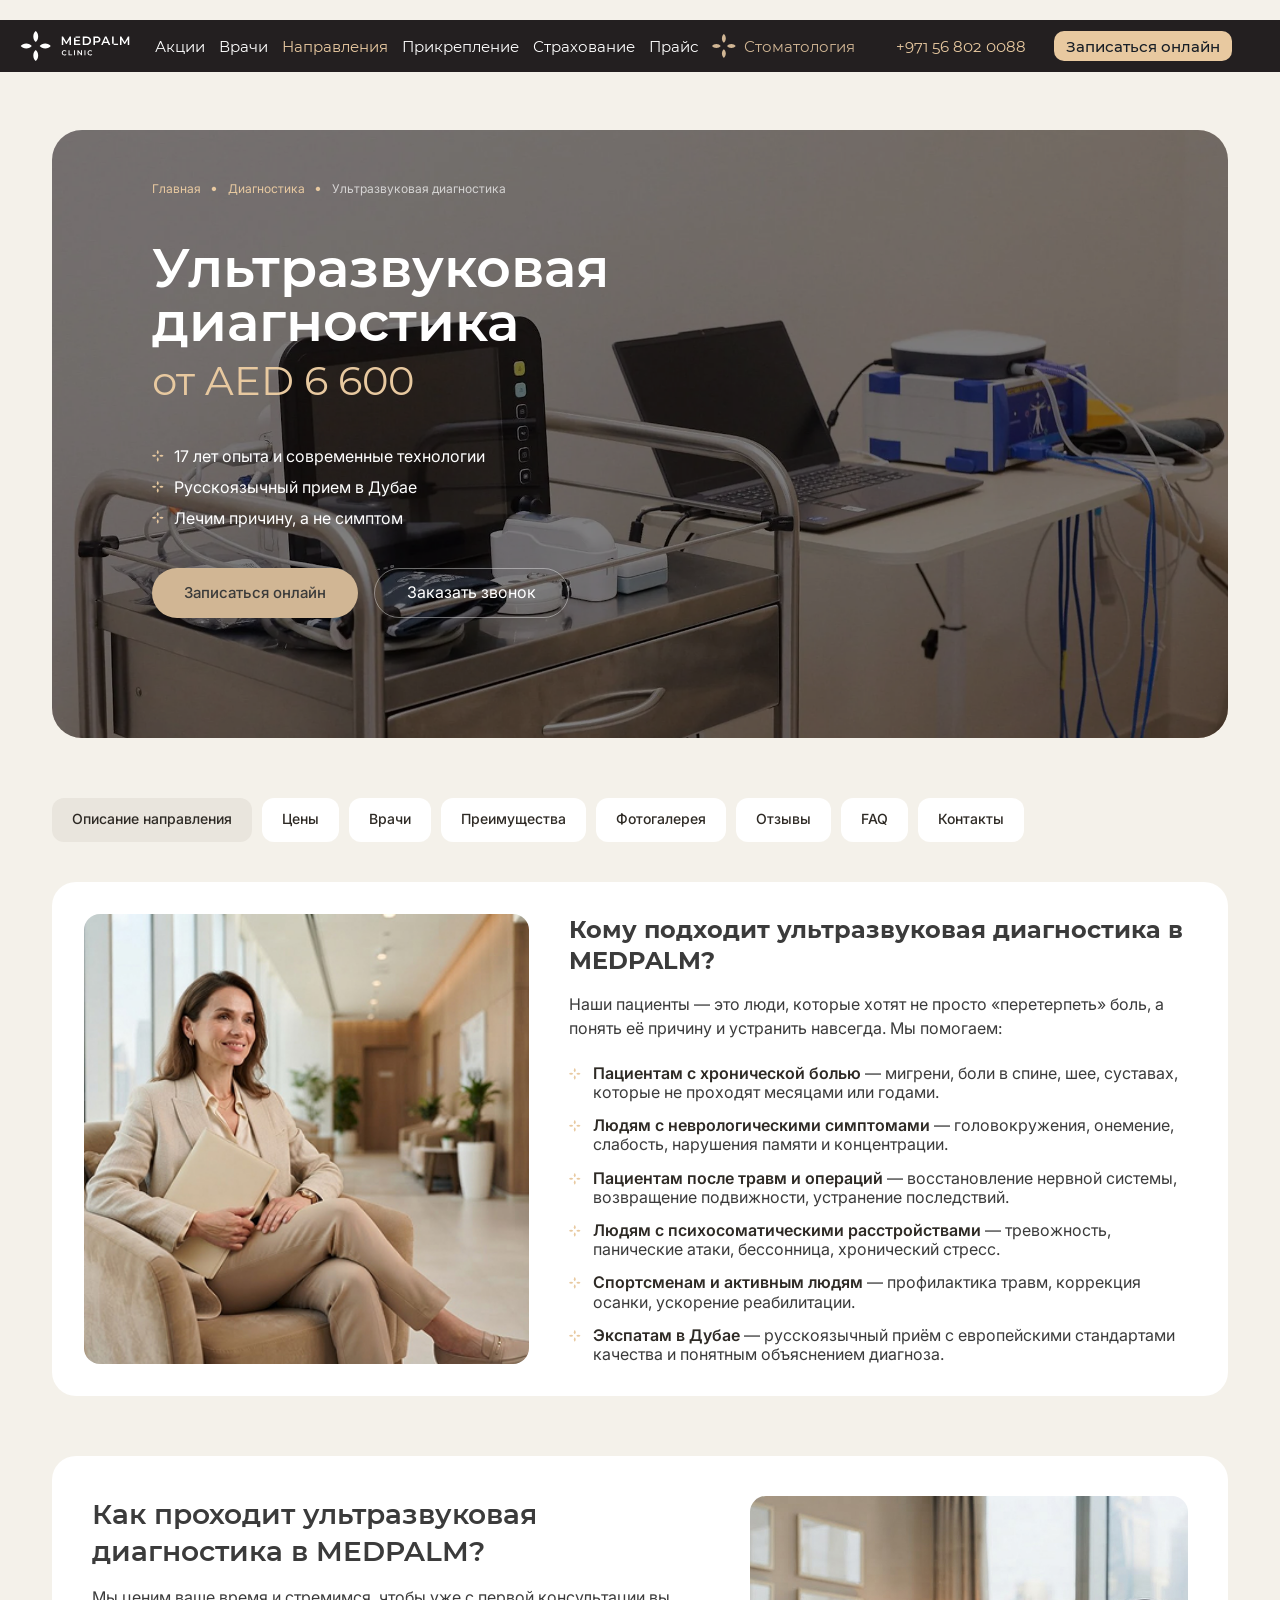
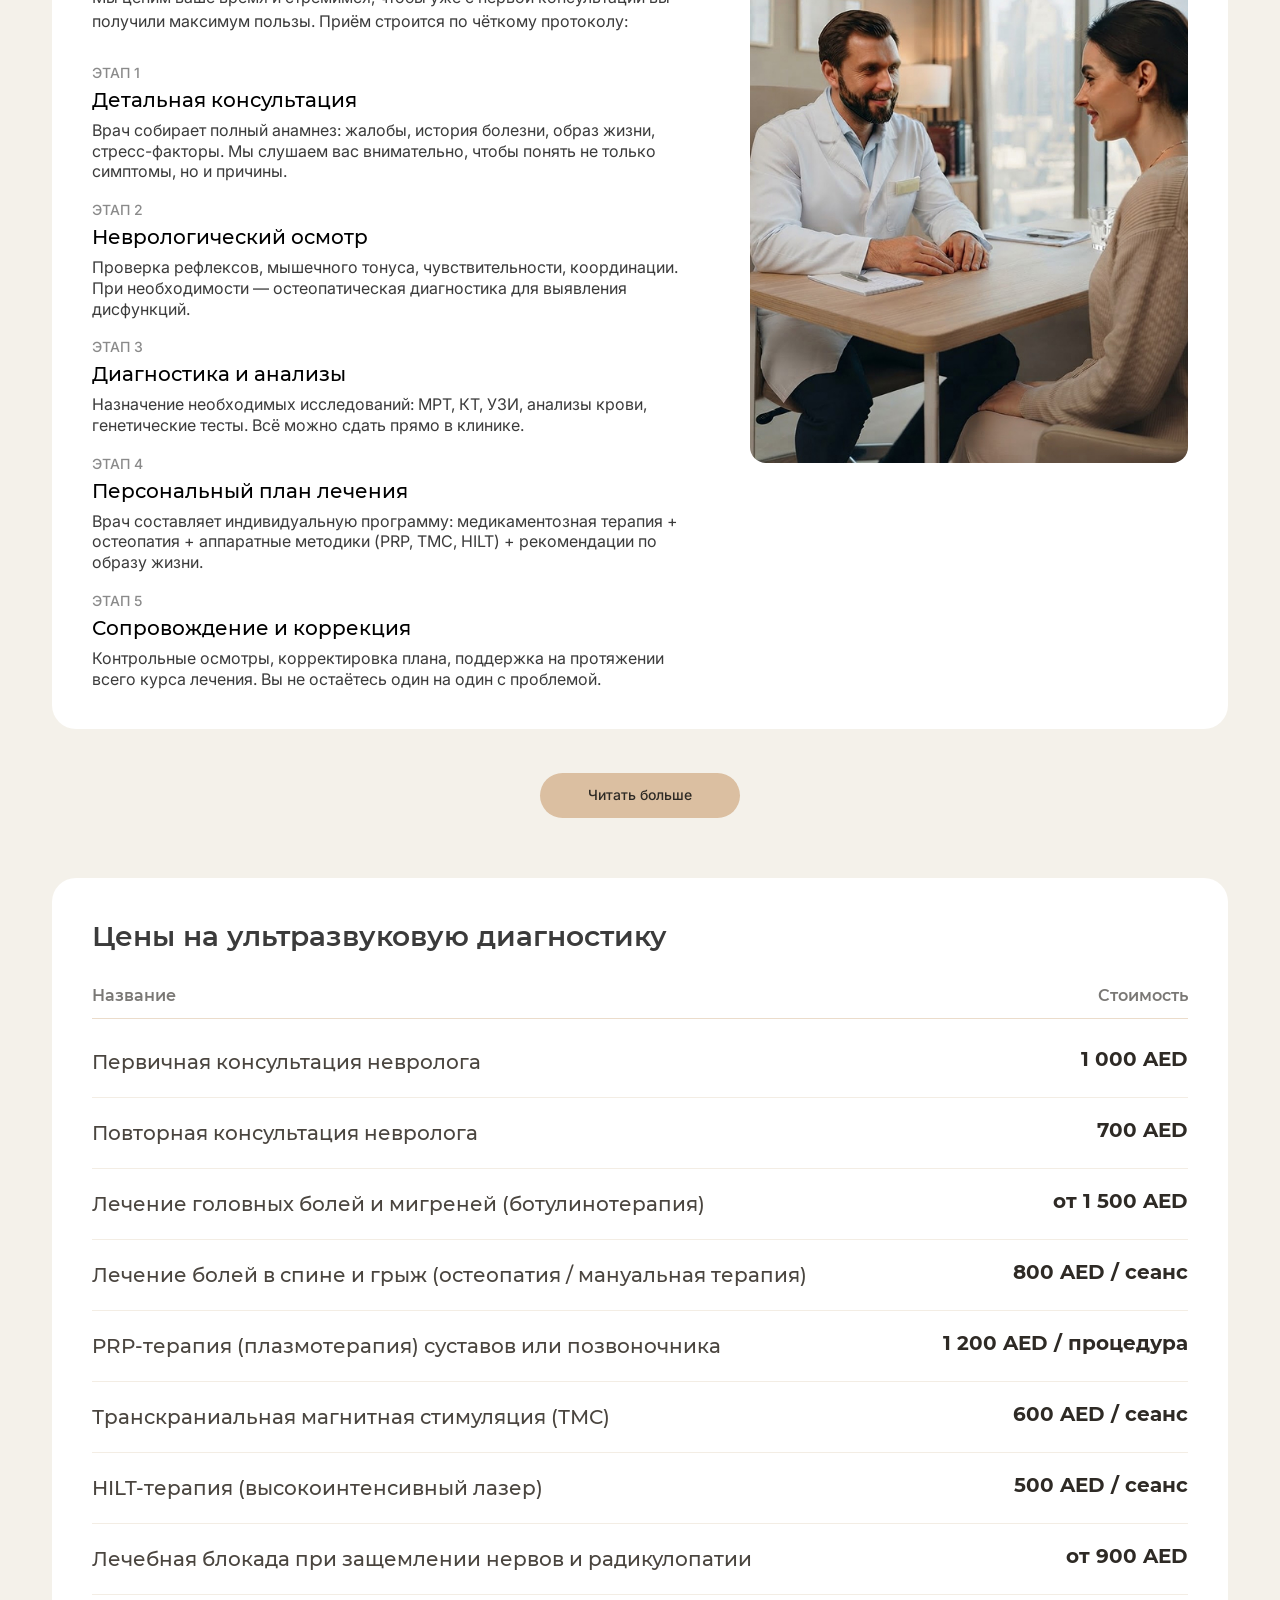
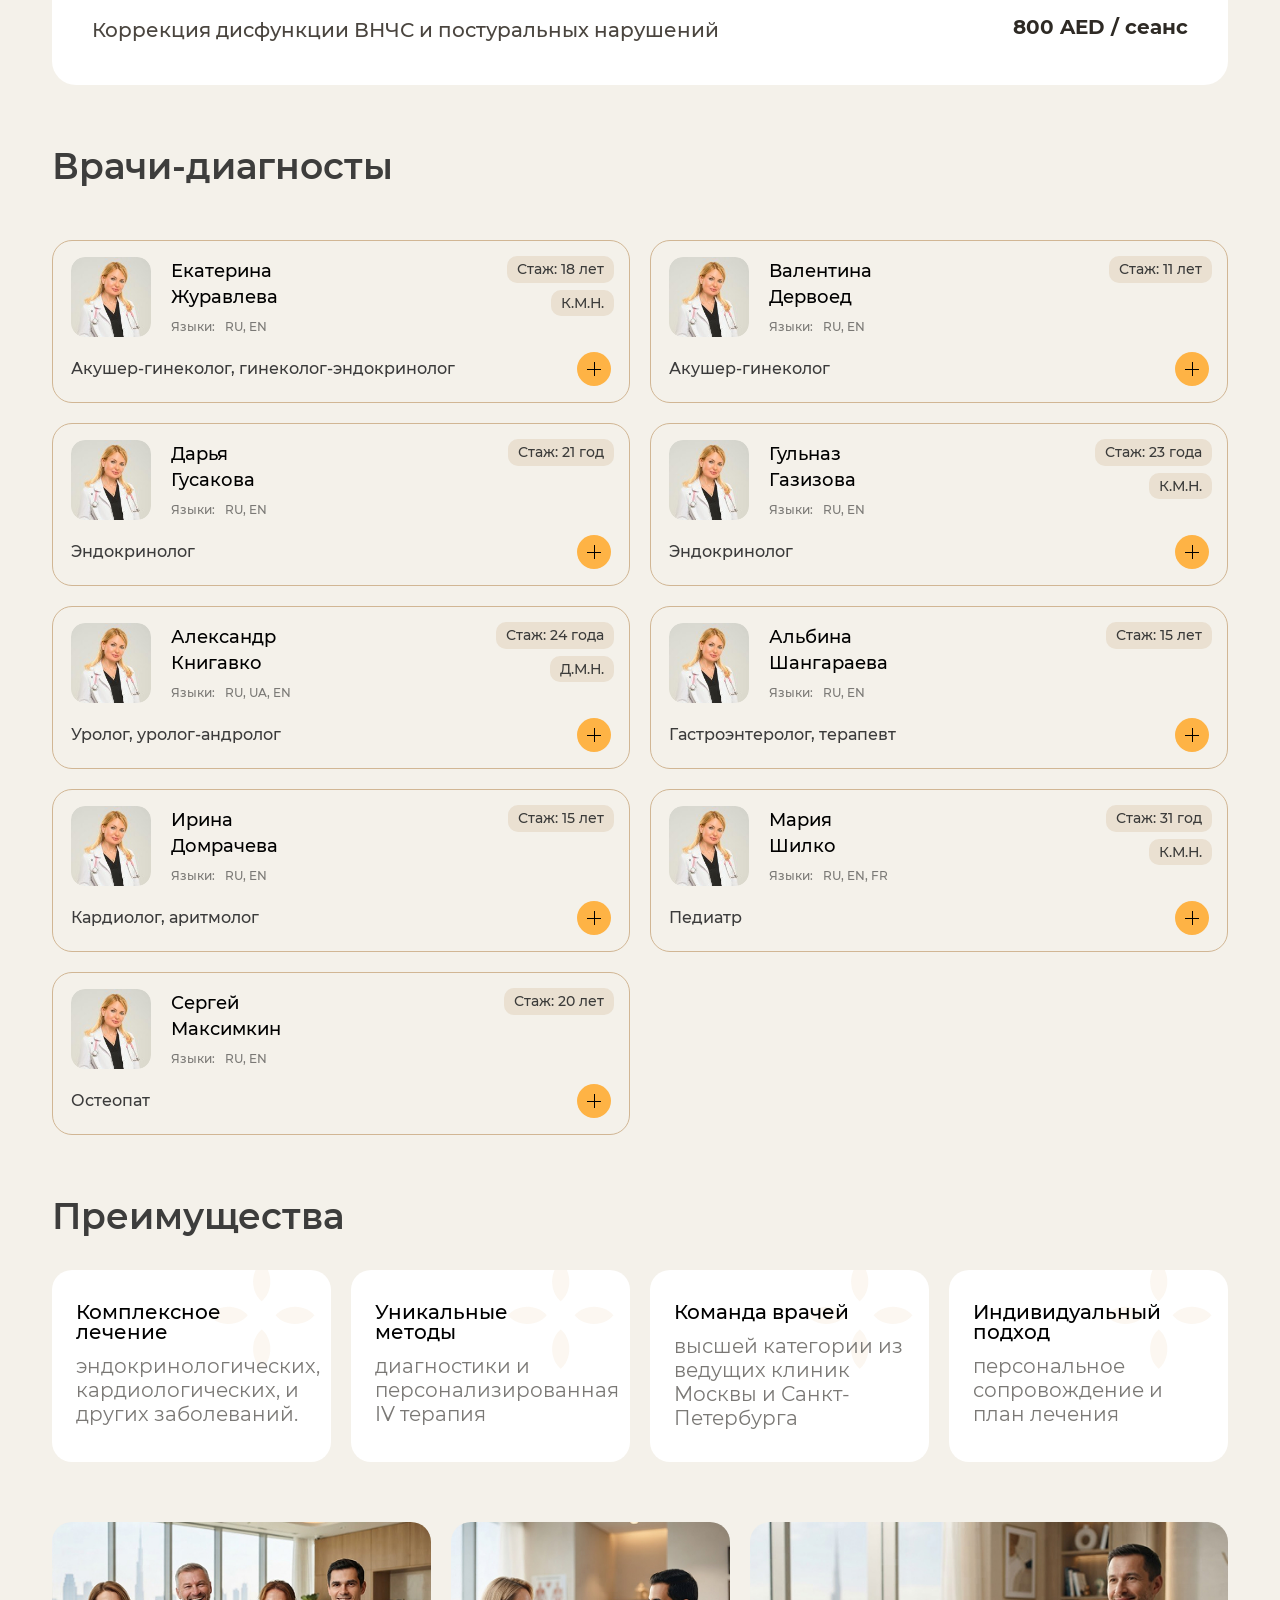
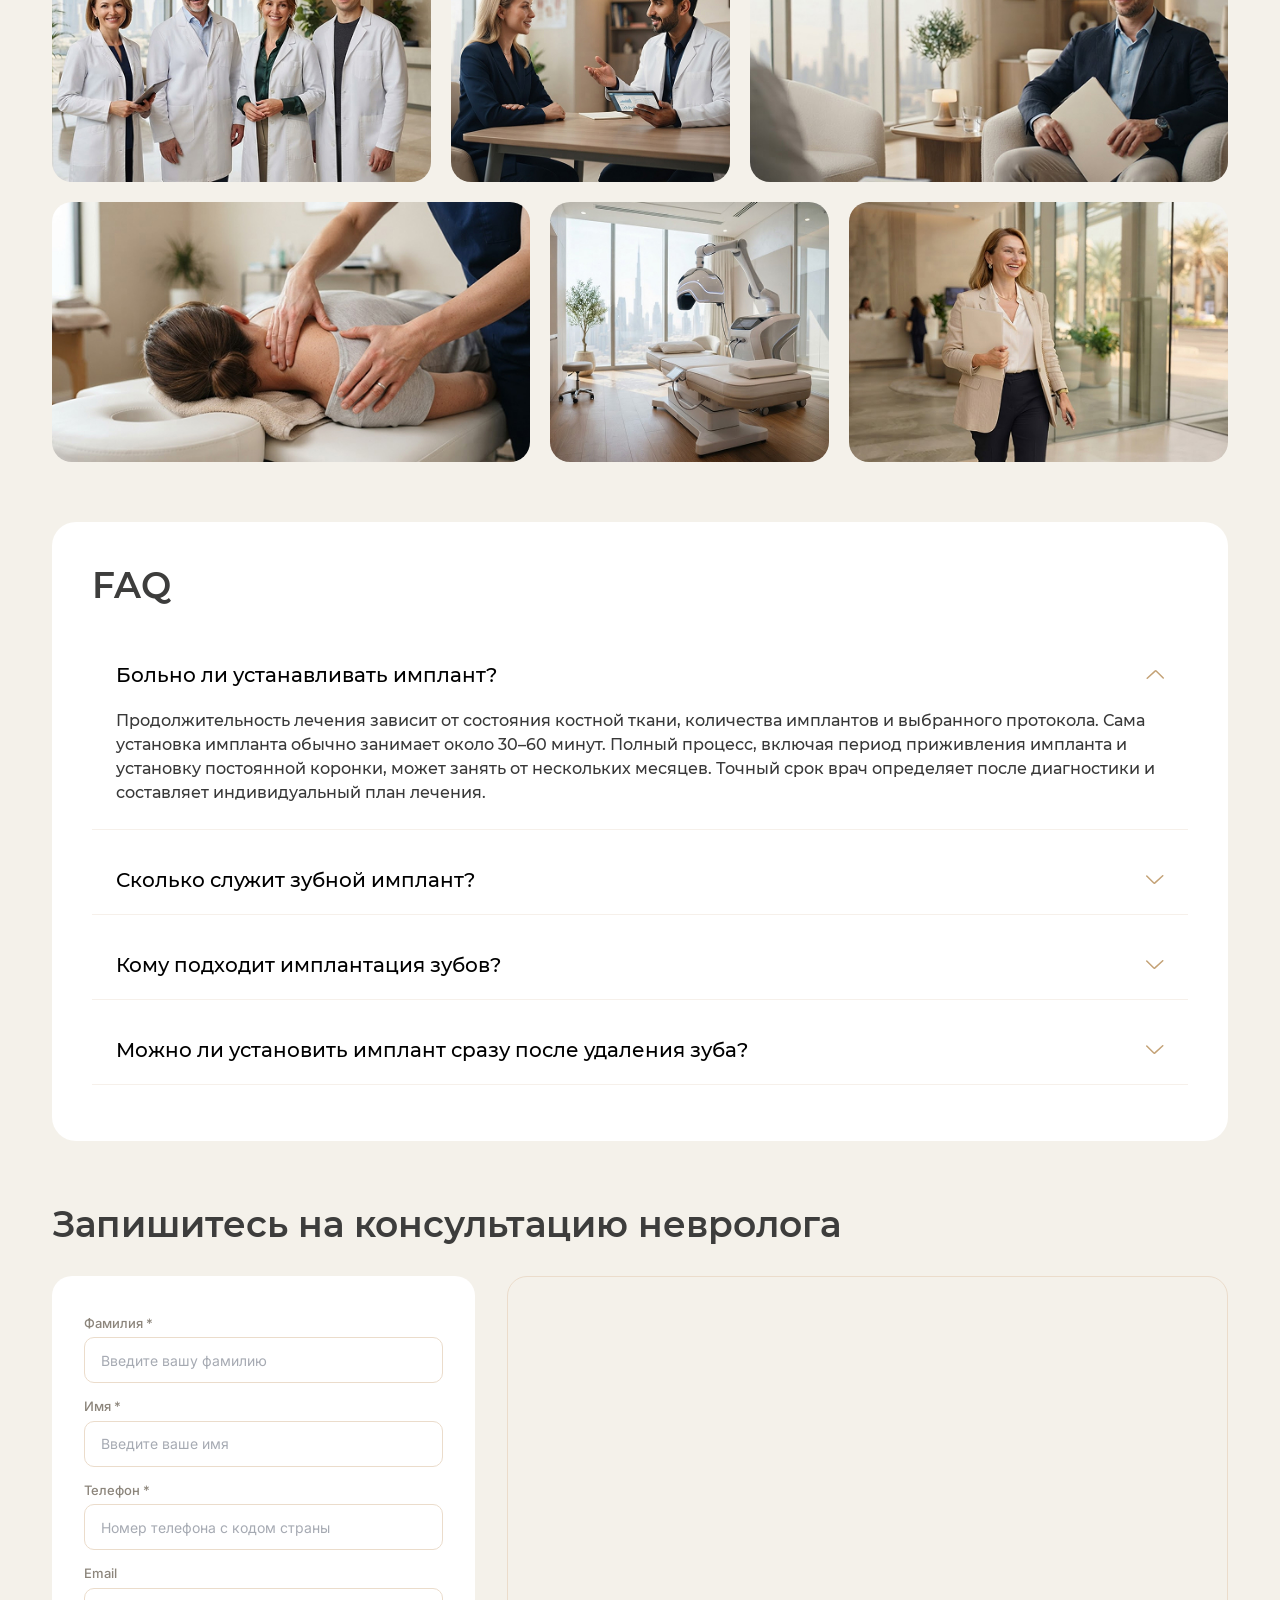
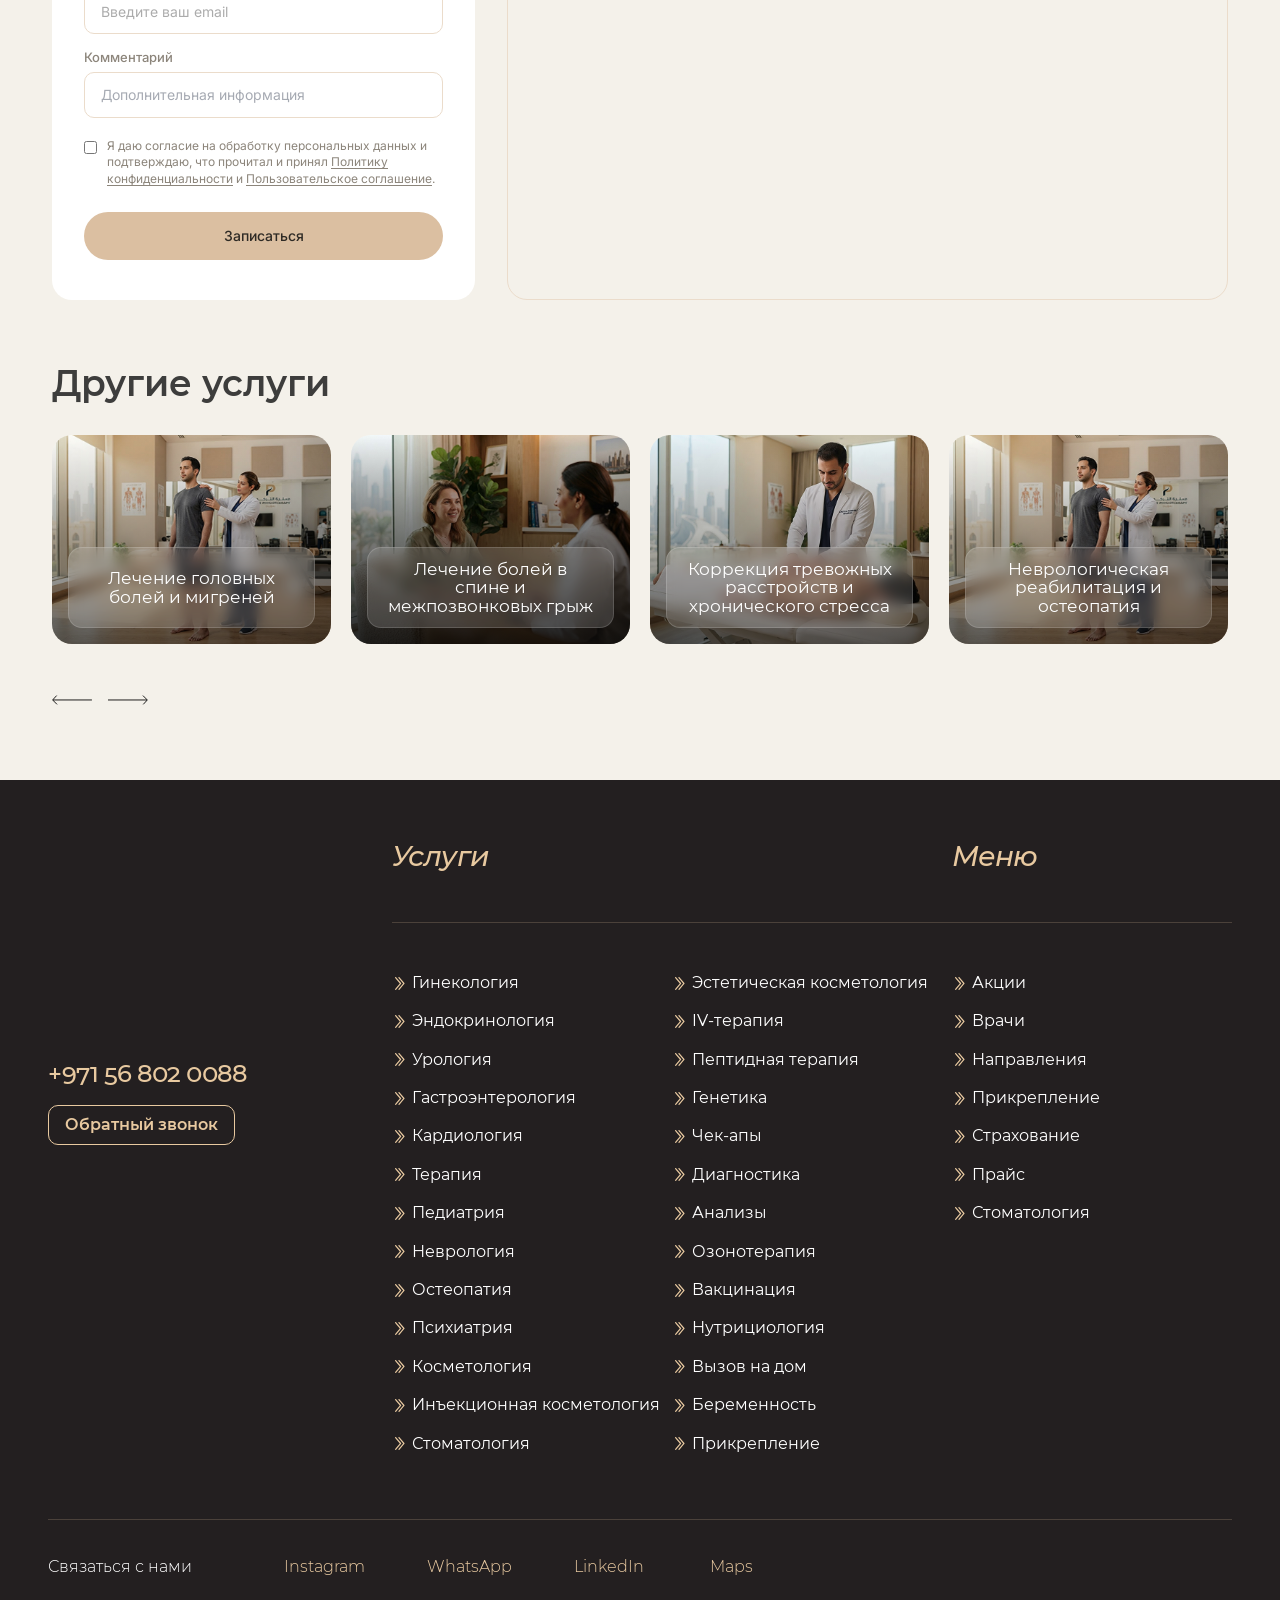
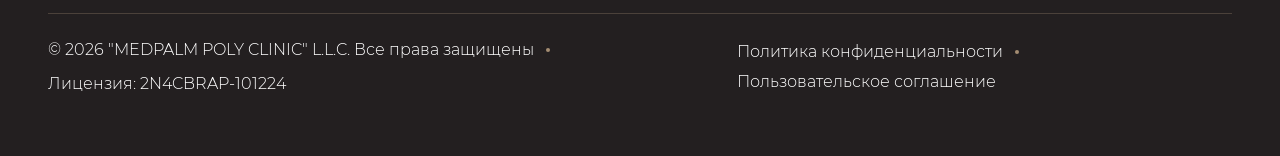
==== commit 5d1c04bf: "Add files via upload" ====
--- a/diagnostika.html
+++ b/diagnostika.html
@@ -1029,7 +1029,7 @@
             </div>
         </section>
 
-        <section id="contacts" class="section-directions">
+        <section id="contacts" class="new-section-directions">
             <div class="container">
                 <!-- Главный двухколоночный блок контактов -->
                 <h2 class="contacts-title">Запишитесь на консультацию невролога</h2>
@@ -1106,10 +1106,712 @@
             </div>
         </section>
 
-
-
-        <footer class="site-footer">
-            <div class="site-footer__container"></div>
+        <section class="new-section-directions">
+            <div class="container">
+                <div class="services-slider-section">
+
+                    <!-- Заголовок новой секции -->
+                    <h2 class="services-slider-title">Другие услуги</h2>
+
+                    <!-- Контейнер-слайдер -->
+                    <div class="services-carousel">
+
+                        <!-- Слайд 1 -->
+                        <div class="services-carousel__slide">
+                            <a href="#" class="services-card">
+                                <img src="content/s2_img1.png" alt="Лечение головных болей" class="services-card__img">
+                                <div class="services-card__badge">
+                                    <span class="services-card__text">Лечение головных болей и мигреней</span>
+                                </div>
+                            </a>
+                        </div>
+
+                        <!-- Слайд 2 -->
+                        <div class="services-carousel__slide">
+                            <a href="#" class="services-card">
+                                <img src="content/s2_img2.png" alt="Лечение болей в спине" class="services-card__img">
+                                <div class="services-card__badge">
+                                    <span class="services-card__text">Лечение болей в спине и межпозвонковых грыж</span>
+                                </div>
+                            </a>
+                        </div>
+
+                        <!-- Слайд 3 -->
+                        <div class="services-carousel__slide">
+                            <a href="#" class="services-card">
+                                <img src="content/s2_img3.png" alt="Коррекция тревожных расстройств"
+                                    class="services-card__img">
+                                <div class="services-card__badge">
+                                    <span class="services-card__text">Коррекция тревожных расстройств и хронического
+                                        стресса</span>
+                                </div>
+                            </a>
+                        </div>
+
+                        <!-- Слайд 4 -->
+                        <div class="services-carousel__slide">
+                            <a href="#" class="services-card">
+                                <img src="content/s2_img1.png" alt="Неврологическая реабилитация"
+                                    class="services-card__img">
+                                <div class="services-card__badge">
+                                    <span class="services-card__text">Неврологическая реабилитация и остеопатия</span>
+                                </div>
+                            </a>
+                        </div>
+
+                        <!-- Слайд 2 -->
+                        <div class="services-carousel__slide">
+                            <a href="#" class="services-card">
+                                <img src="content/s2_img2.png" alt="Лечение болей в спине" class="services-card__img">
+                                <div class="services-card__badge">
+                                    <span class="services-card__text">Лечение болей в спине и межпозвонковых грыж</span>
+                                </div>
+                            </a>
+                        </div>
+
+                        <!-- Слайд 3 -->
+                        <div class="services-carousel__slide">
+                            <a href="#" class="services-card">
+                                <img src="content/s2_img3.png" alt="Коррекция тревожных расстройств"
+                                    class="services-card__img">
+                                <div class="services-card__badge">
+                                    <span class="services-card__text">Коррекция тревожных расстройств и хронического
+                                        стресса</span>
+                                </div>
+                            </a>
+                        </div>
+
+                    </div>
+
+                    <!-- Блок кастомных стрелок навигации -->
+                    <div class="services-slider-navigation">
+                        <button class="services-slider-btn services-slider-btn--prev" aria-label="Назад">
+                            <svg width="59" height="14" viewBox="0 0 59 14" fill="none"
+                                xmlns="http://www.w3.org/2000/svg">
+                                <path d="M1.40121 6.94043H58.9012" stroke-width="1.3" stroke="black" />
+                                <path d="M6.90121 0.44043L0.901215 6.94043L7.40121 13.4404" stroke-width="1.3"
+                                    stroke="black" />
+                            </svg>
+                        </button>
+                        <button class="services-slider-btn services-slider-btn--next" aria-label="Вперед">
+                            <svg width="59" height="14" viewBox="0 0 59 14" fill="none"
+                                xmlns="http://www.w3.org/2000/svg">
+                                <path d="M57.5001 6.95996L0.000104133 6.95997" stroke-width="1.3" stroke="black" />
+                                <path d="M52.0001 13.46L58.0001 6.95996L51.5001 0.459962" stroke-width="1.3"
+                                    stroke="black" />
+                            </svg>
+                        </button>
+                    </div>
+
+                </div>
+            </div>
+        </section>
+
+
+        <footer class="site-footer new-site-footer">
+            <div class="site-footer__container">
+                <div class="site-footer__top">
+                    <div class="site-footer__brand">
+                        <div class="site-footer__brand-main">
+                            <a href="https://medpalm.ae/" class="site-footer__logo"
+                                aria-label="MEDPALM - Клиника в Дубае. Прием врачей, анализы, диагностика">
+                                <img data-src="https://medpalm.ae/wp-content/themes/medpalm/img/svg/logo-brn.svg"
+                                    alt="MEDPALM - Клиника в Дубае. Прием врачей, анализы, диагностика"
+                                    style="filter: brightness(0) invert(1);"
+                                    src="[data-uri]"
+                                    class="lazyload">
+                            </a>
+
+                            <p class="site-footer__text"></p>
+                        </div>
+
+                        <div class="site-footer__contacts">
+                            <a href="tel:+971568020088" class="site-footer__phone">
+                                +971 56 802 0088 </a>
+
+                            <a href="#book" class="site-footer__button">
+                                Обратный звонок </a>
+                        </div>
+                    </div>
+
+                    <nav class="site-footer__nav" aria-label="Навигация в подвале">
+                        <div class="site-footer__nav-col">
+                            <p class="site-footer__nav-title">
+                                Услуги </p>
+
+                            <hr class="site-footer__line">
+
+                            <ul class="site-footer__list">
+                                <li class="site-footer__list-item">
+                                    <a href="https://medpalm.ae/directions/ginekologiya/" class="site-footer__link">
+                                        <span class="site-footer__link-icon" aria-hidden="true">
+                                            <svg viewBox="0 0 10 13" fill="none" xmlns="http://www.w3.org/2000/svg">
+                                                <path fill-rule="evenodd" clip-rule="evenodd"
+                                                    d="M0.218267 0.150476C0.480345 -0.0741629 0.874908 -0.043812 1.09955 0.218267L6.09955 6.0516C6.30017 6.28566 6.30017 6.63103 6.09955 6.86509L1.09955 12.6984C0.874908 12.9605 0.480345 12.9909 0.218267 12.7662C-0.0438119 12.5416 -0.0741628 12.147 0.150476 11.8849L4.80184 6.45834L0.150476 1.03176C-0.0741629 0.769677 -0.043812 0.375115 0.218267 0.150476ZM3.55176 0.150563C3.81384 -0.0740763 4.2084 -0.0437253 4.43304 0.218353L9.43304 6.05169C9.63366 6.28574 9.63366 6.63112 9.43304 6.86518L4.43304 12.6985C4.2084 12.9606 3.81384 12.9909 3.55176 12.7663C3.28968 12.5417 3.25933 12.1471 3.48397 11.885L8.13533 6.45843L3.48397 1.03184C3.25933 0.769764 3.28968 0.375202 3.55176 0.150563Z"
+                                                    fill="currentColor" />
+                                            </svg>
+                                        </span>
+
+                                        <span class="site-footer__link-text">
+                                            Гинекология </span>
+                                    </a>
+                                </li>
+                                <li class="site-footer__list-item">
+                                    <a href="https://medpalm.ae/directions/endokrinologiya/" class="site-footer__link">
+                                        <span class="site-footer__link-icon" aria-hidden="true">
+                                            <svg viewBox="0 0 10 13" fill="none" xmlns="http://www.w3.org/2000/svg">
+                                                <path fill-rule="evenodd" clip-rule="evenodd"
+                                                    d="M0.218267 0.150476C0.480345 -0.0741629 0.874908 -0.043812 1.09955 0.218267L6.09955 6.0516C6.30017 6.28566 6.30017 6.63103 6.09955 6.86509L1.09955 12.6984C0.874908 12.9605 0.480345 12.9909 0.218267 12.7662C-0.0438119 12.5416 -0.0741628 12.147 0.150476 11.8849L4.80184 6.45834L0.150476 1.03176C-0.0741629 0.769677 -0.043812 0.375115 0.218267 0.150476ZM3.55176 0.150563C3.81384 -0.0740763 4.2084 -0.0437253 4.43304 0.218353L9.43304 6.05169C9.63366 6.28574 9.63366 6.63112 9.43304 6.86518L4.43304 12.6985C4.2084 12.9606 3.81384 12.9909 3.55176 12.7663C3.28968 12.5417 3.25933 12.1471 3.48397 11.885L8.13533 6.45843L3.48397 1.03184C3.25933 0.769764 3.28968 0.375202 3.55176 0.150563Z"
+                                                    fill="currentColor" />
+                                            </svg>
+                                        </span>
+
+                                        <span class="site-footer__link-text">
+                                            Эндокринология </span>
+                                    </a>
+                                </li>
+                                <li class="site-footer__list-item">
+                                    <a href="https://medpalm.ae/directions/urologiya/" class="site-footer__link">
+                                        <span class="site-footer__link-icon" aria-hidden="true">
+                                            <svg viewBox="0 0 10 13" fill="none" xmlns="http://www.w3.org/2000/svg">
+                                                <path fill-rule="evenodd" clip-rule="evenodd"
+                                                    d="M0.218267 0.150476C0.480345 -0.0741629 0.874908 -0.043812 1.09955 0.218267L6.09955 6.0516C6.30017 6.28566 6.30017 6.63103 6.09955 6.86509L1.09955 12.6984C0.874908 12.9605 0.480345 12.9909 0.218267 12.7662C-0.0438119 12.5416 -0.0741628 12.147 0.150476 11.8849L4.80184 6.45834L0.150476 1.03176C-0.0741629 0.769677 -0.043812 0.375115 0.218267 0.150476ZM3.55176 0.150563C3.81384 -0.0740763 4.2084 -0.0437253 4.43304 0.218353L9.43304 6.05169C9.63366 6.28574 9.63366 6.63112 9.43304 6.86518L4.43304 12.6985C4.2084 12.9606 3.81384 12.9909 3.55176 12.7663C3.28968 12.5417 3.25933 12.1471 3.48397 11.885L8.13533 6.45843L3.48397 1.03184C3.25933 0.769764 3.28968 0.375202 3.55176 0.150563Z"
+                                                    fill="currentColor" />
+                                            </svg>
+                                        </span>
+
+                                        <span class="site-footer__link-text">
+                                            Урология </span>
+                                    </a>
+                                </li>
+                                <li class="site-footer__list-item">
+                                    <a href="https://medpalm.ae/directions/gastroenterologiya-gepatologiya-i-terapiya/"
+                                        class="site-footer__link">
+                                        <span class="site-footer__link-icon" aria-hidden="true">
+                                            <svg viewBox="0 0 10 13" fill="none" xmlns="http://www.w3.org/2000/svg">
+                                                <path fill-rule="evenodd" clip-rule="evenodd"
+                                                    d="M0.218267 0.150476C0.480345 -0.0741629 0.874908 -0.043812 1.09955 0.218267L6.09955 6.0516C6.30017 6.28566 6.30017 6.63103 6.09955 6.86509L1.09955 12.6984C0.874908 12.9605 0.480345 12.9909 0.218267 12.7662C-0.0438119 12.5416 -0.0741628 12.147 0.150476 11.8849L4.80184 6.45834L0.150476 1.03176C-0.0741629 0.769677 -0.043812 0.375115 0.218267 0.150476ZM3.55176 0.150563C3.81384 -0.0740763 4.2084 -0.0437253 4.43304 0.218353L9.43304 6.05169C9.63366 6.28574 9.63366 6.63112 9.43304 6.86518L4.43304 12.6985C4.2084 12.9606 3.81384 12.9909 3.55176 12.7663C3.28968 12.5417 3.25933 12.1471 3.48397 11.885L8.13533 6.45843L3.48397 1.03184C3.25933 0.769764 3.28968 0.375202 3.55176 0.150563Z"
+                                                    fill="currentColor" />
+                                            </svg>
+                                        </span>
+
+                                        <span class="site-footer__link-text">
+                                            Гастроэнтерология </span>
+                                    </a>
+                                </li>
+                                <li class="site-footer__list-item">
+                                    <a href="https://medpalm.ae/directions/kardiologiya/" class="site-footer__link">
+                                        <span class="site-footer__link-icon" aria-hidden="true">
+                                            <svg viewBox="0 0 10 13" fill="none" xmlns="http://www.w3.org/2000/svg">
+                                                <path fill-rule="evenodd" clip-rule="evenodd"
+                                                    d="M0.218267 0.150476C0.480345 -0.0741629 0.874908 -0.043812 1.09955 0.218267L6.09955 6.0516C6.30017 6.28566 6.30017 6.63103 6.09955 6.86509L1.09955 12.6984C0.874908 12.9605 0.480345 12.9909 0.218267 12.7662C-0.0438119 12.5416 -0.0741628 12.147 0.150476 11.8849L4.80184 6.45834L0.150476 1.03176C-0.0741629 0.769677 -0.043812 0.375115 0.218267 0.150476ZM3.55176 0.150563C3.81384 -0.0740763 4.2084 -0.0437253 4.43304 0.218353L9.43304 6.05169C9.63366 6.28574 9.63366 6.63112 9.43304 6.86518L4.43304 12.6985C4.2084 12.9606 3.81384 12.9909 3.55176 12.7663C3.28968 12.5417 3.25933 12.1471 3.48397 11.885L8.13533 6.45843L3.48397 1.03184C3.25933 0.769764 3.28968 0.375202 3.55176 0.150563Z"
+                                                    fill="currentColor" />
+                                            </svg>
+                                        </span>
+
+                                        <span class="site-footer__link-text">
+                                            Кардиология </span>
+                                    </a>
+                                </li>
+                                <li class="site-footer__list-item">
+                                    <a href="https://medpalm.ae/directions/terapiya/" class="site-footer__link">
+                                        <span class="site-footer__link-icon" aria-hidden="true">
+                                            <svg viewBox="0 0 10 13" fill="none" xmlns="http://www.w3.org/2000/svg">
+                                                <path fill-rule="evenodd" clip-rule="evenodd"
+                                                    d="M0.218267 0.150476C0.480345 -0.0741629 0.874908 -0.043812 1.09955 0.218267L6.09955 6.0516C6.30017 6.28566 6.30017 6.63103 6.09955 6.86509L1.09955 12.6984C0.874908 12.9605 0.480345 12.9909 0.218267 12.7662C-0.0438119 12.5416 -0.0741628 12.147 0.150476 11.8849L4.80184 6.45834L0.150476 1.03176C-0.0741629 0.769677 -0.043812 0.375115 0.218267 0.150476ZM3.55176 0.150563C3.81384 -0.0740763 4.2084 -0.0437253 4.43304 0.218353L9.43304 6.05169C9.63366 6.28574 9.63366 6.63112 9.43304 6.86518L4.43304 12.6985C4.2084 12.9606 3.81384 12.9909 3.55176 12.7663C3.28968 12.5417 3.25933 12.1471 3.48397 11.885L8.13533 6.45843L3.48397 1.03184C3.25933 0.769764 3.28968 0.375202 3.55176 0.150563Z"
+                                                    fill="currentColor" />
+                                            </svg>
+                                        </span>
+
+                                        <span class="site-footer__link-text">
+                                            Терапия </span>
+                                    </a>
+                                </li>
+                                <li class="site-footer__list-item">
+                                    <a href="https://medpalm.ae/directions/pediatriya/" class="site-footer__link">
+                                        <span class="site-footer__link-icon" aria-hidden="true">
+                                            <svg viewBox="0 0 10 13" fill="none" xmlns="http://www.w3.org/2000/svg">
+                                                <path fill-rule="evenodd" clip-rule="evenodd"
+                                                    d="M0.218267 0.150476C0.480345 -0.0741629 0.874908 -0.043812 1.09955 0.218267L6.09955 6.0516C6.30017 6.28566 6.30017 6.63103 6.09955 6.86509L1.09955 12.6984C0.874908 12.9605 0.480345 12.9909 0.218267 12.7662C-0.0438119 12.5416 -0.0741628 12.147 0.150476 11.8849L4.80184 6.45834L0.150476 1.03176C-0.0741629 0.769677 -0.043812 0.375115 0.218267 0.150476ZM3.55176 0.150563C3.81384 -0.0740763 4.2084 -0.0437253 4.43304 0.218353L9.43304 6.05169C9.63366 6.28574 9.63366 6.63112 9.43304 6.86518L4.43304 12.6985C4.2084 12.9606 3.81384 12.9909 3.55176 12.7663C3.28968 12.5417 3.25933 12.1471 3.48397 11.885L8.13533 6.45843L3.48397 1.03184C3.25933 0.769764 3.28968 0.375202 3.55176 0.150563Z"
+                                                    fill="currentColor" />
+                                            </svg>
+                                        </span>
+
+                                        <span class="site-footer__link-text">
+                                            Педиатрия </span>
+                                    </a>
+                                </li>
+                                <li class="site-footer__list-item">
+                                    <a href="https://medpalm.ae/directions/nevrologiya/" class="site-footer__link">
+                                        <span class="site-footer__link-icon" aria-hidden="true">
+                                            <svg viewBox="0 0 10 13" fill="none" xmlns="http://www.w3.org/2000/svg">
+                                                <path fill-rule="evenodd" clip-rule="evenodd"
+                                                    d="M0.218267 0.150476C0.480345 -0.0741629 0.874908 -0.043812 1.09955 0.218267L6.09955 6.0516C6.30017 6.28566 6.30017 6.63103 6.09955 6.86509L1.09955 12.6984C0.874908 12.9605 0.480345 12.9909 0.218267 12.7662C-0.0438119 12.5416 -0.0741628 12.147 0.150476 11.8849L4.80184 6.45834L0.150476 1.03176C-0.0741629 0.769677 -0.043812 0.375115 0.218267 0.150476ZM3.55176 0.150563C3.81384 -0.0740763 4.2084 -0.0437253 4.43304 0.218353L9.43304 6.05169C9.63366 6.28574 9.63366 6.63112 9.43304 6.86518L4.43304 12.6985C4.2084 12.9606 3.81384 12.9909 3.55176 12.7663C3.28968 12.5417 3.25933 12.1471 3.48397 11.885L8.13533 6.45843L3.48397 1.03184C3.25933 0.769764 3.28968 0.375202 3.55176 0.150563Z"
+                                                    fill="currentColor" />
+                                            </svg>
+                                        </span>
+
+                                        <span class="site-footer__link-text">
+                                            Неврология </span>
+                                    </a>
+                                </li>
+                                <li class="site-footer__list-item">
+                                    <a href="https://medpalm.ae/directions/osteopatiya-i-kineziologiya-2/"
+                                        class="site-footer__link">
+                                        <span class="site-footer__link-icon" aria-hidden="true">
+                                            <svg viewBox="0 0 10 13" fill="none" xmlns="http://www.w3.org/2000/svg">
+                                                <path fill-rule="evenodd" clip-rule="evenodd"
+                                                    d="M0.218267 0.150476C0.480345 -0.0741629 0.874908 -0.043812 1.09955 0.218267L6.09955 6.0516C6.30017 6.28566 6.30017 6.63103 6.09955 6.86509L1.09955 12.6984C0.874908 12.9605 0.480345 12.9909 0.218267 12.7662C-0.0438119 12.5416 -0.0741628 12.147 0.150476 11.8849L4.80184 6.45834L0.150476 1.03176C-0.0741629 0.769677 -0.043812 0.375115 0.218267 0.150476ZM3.55176 0.150563C3.81384 -0.0740763 4.2084 -0.0437253 4.43304 0.218353L9.43304 6.05169C9.63366 6.28574 9.63366 6.63112 9.43304 6.86518L4.43304 12.6985C4.2084 12.9606 3.81384 12.9909 3.55176 12.7663C3.28968 12.5417 3.25933 12.1471 3.48397 11.885L8.13533 6.45843L3.48397 1.03184C3.25933 0.769764 3.28968 0.375202 3.55176 0.150563Z"
+                                                    fill="currentColor" />
+                                            </svg>
+                                        </span>
+
+                                        <span class="site-footer__link-text">
+                                            Остеопатия </span>
+                                    </a>
+                                </li>
+                                <li class="site-footer__list-item">
+                                    <a href="https://medpalm.ae/directions/psihiatriya/" class="site-footer__link">
+                                        <span class="site-footer__link-icon" aria-hidden="true">
+                                            <svg viewBox="0 0 10 13" fill="none" xmlns="http://www.w3.org/2000/svg">
+                                                <path fill-rule="evenodd" clip-rule="evenodd"
+                                                    d="M0.218267 0.150476C0.480345 -0.0741629 0.874908 -0.043812 1.09955 0.218267L6.09955 6.0516C6.30017 6.28566 6.30017 6.63103 6.09955 6.86509L1.09955 12.6984C0.874908 12.9605 0.480345 12.9909 0.218267 12.7662C-0.0438119 12.5416 -0.0741628 12.147 0.150476 11.8849L4.80184 6.45834L0.150476 1.03176C-0.0741629 0.769677 -0.043812 0.375115 0.218267 0.150476ZM3.55176 0.150563C3.81384 -0.0740763 4.2084 -0.0437253 4.43304 0.218353L9.43304 6.05169C9.63366 6.28574 9.63366 6.63112 9.43304 6.86518L4.43304 12.6985C4.2084 12.9606 3.81384 12.9909 3.55176 12.7663C3.28968 12.5417 3.25933 12.1471 3.48397 11.885L8.13533 6.45843L3.48397 1.03184C3.25933 0.769764 3.28968 0.375202 3.55176 0.150563Z"
+                                                    fill="currentColor" />
+                                            </svg>
+                                        </span>
+
+                                        <span class="site-footer__link-text">
+                                            Психиатрия </span>
+                                    </a>
+                                </li>
+                                <li class="site-footer__list-item">
+                                    <a href="https://medpalm.ae/directions/cosmetology-page/" class="site-footer__link">
+                                        <span class="site-footer__link-icon" aria-hidden="true">
+                                            <svg viewBox="0 0 10 13" fill="none" xmlns="http://www.w3.org/2000/svg">
+                                                <path fill-rule="evenodd" clip-rule="evenodd"
+                                                    d="M0.218267 0.150476C0.480345 -0.0741629 0.874908 -0.043812 1.09955 0.218267L6.09955 6.0516C6.30017 6.28566 6.30017 6.63103 6.09955 6.86509L1.09955 12.6984C0.874908 12.9605 0.480345 12.9909 0.218267 12.7662C-0.0438119 12.5416 -0.0741628 12.147 0.150476 11.8849L4.80184 6.45834L0.150476 1.03176C-0.0741629 0.769677 -0.043812 0.375115 0.218267 0.150476ZM3.55176 0.150563C3.81384 -0.0740763 4.2084 -0.0437253 4.43304 0.218353L9.43304 6.05169C9.63366 6.28574 9.63366 6.63112 9.43304 6.86518L4.43304 12.6985C4.2084 12.9606 3.81384 12.9909 3.55176 12.7663C3.28968 12.5417 3.25933 12.1471 3.48397 11.885L8.13533 6.45843L3.48397 1.03184C3.25933 0.769764 3.28968 0.375202 3.55176 0.150563Z"
+                                                    fill="currentColor" />
+                                            </svg>
+                                        </span>
+
+                                        <span class="site-footer__link-text">
+                                            Косметология </span>
+                                    </a>
+                                </li>
+                                <li class="site-footer__list-item">
+                                    <a href="https://medpalm.ae/directions/kosmetologiya/" class="site-footer__link">
+                                        <span class="site-footer__link-icon" aria-hidden="true">
+                                            <svg viewBox="0 0 10 13" fill="none" xmlns="http://www.w3.org/2000/svg">
+                                                <path fill-rule="evenodd" clip-rule="evenodd"
+                                                    d="M0.218267 0.150476C0.480345 -0.0741629 0.874908 -0.043812 1.09955 0.218267L6.09955 6.0516C6.30017 6.28566 6.30017 6.63103 6.09955 6.86509L1.09955 12.6984C0.874908 12.9605 0.480345 12.9909 0.218267 12.7662C-0.0438119 12.5416 -0.0741628 12.147 0.150476 11.8849L4.80184 6.45834L0.150476 1.03176C-0.0741629 0.769677 -0.043812 0.375115 0.218267 0.150476ZM3.55176 0.150563C3.81384 -0.0740763 4.2084 -0.0437253 4.43304 0.218353L9.43304 6.05169C9.63366 6.28574 9.63366 6.63112 9.43304 6.86518L4.43304 12.6985C4.2084 12.9606 3.81384 12.9909 3.55176 12.7663C3.28968 12.5417 3.25933 12.1471 3.48397 11.885L8.13533 6.45843L3.48397 1.03184C3.25933 0.769764 3.28968 0.375202 3.55176 0.150563Z"
+                                                    fill="currentColor" />
+                                            </svg>
+                                        </span>
+
+                                        <span class="site-footer__link-text">
+                                            Инъекционная косметология </span>
+                                    </a>
+                                </li>
+                                <li class="site-footer__list-item">
+                                    <a href="https://medpalm.ae/directions/stomatologiya/" class="site-footer__link">
+                                        <span class="site-footer__link-icon" aria-hidden="true">
+                                            <svg viewBox="0 0 10 13" fill="none" xmlns="http://www.w3.org/2000/svg">
+                                                <path fill-rule="evenodd" clip-rule="evenodd"
+                                                    d="M0.218267 0.150476C0.480345 -0.0741629 0.874908 -0.043812 1.09955 0.218267L6.09955 6.0516C6.30017 6.28566 6.30017 6.63103 6.09955 6.86509L1.09955 12.6984C0.874908 12.9605 0.480345 12.9909 0.218267 12.7662C-0.0438119 12.5416 -0.0741628 12.147 0.150476 11.8849L4.80184 6.45834L0.150476 1.03176C-0.0741629 0.769677 -0.043812 0.375115 0.218267 0.150476ZM3.55176 0.150563C3.81384 -0.0740763 4.2084 -0.0437253 4.43304 0.218353L9.43304 6.05169C9.63366 6.28574 9.63366 6.63112 9.43304 6.86518L4.43304 12.6985C4.2084 12.9606 3.81384 12.9909 3.55176 12.7663C3.28968 12.5417 3.25933 12.1471 3.48397 11.885L8.13533 6.45843L3.48397 1.03184C3.25933 0.769764 3.28968 0.375202 3.55176 0.150563Z"
+                                                    fill="currentColor" />
+                                            </svg>
+                                        </span>
+
+                                        <span class="site-footer__link-text">
+                                            Стоматология </span>
+                                    </a>
+                                </li>
+                            </ul>
+                        </div>
+                        <div class="site-footer__nav-col">
+                            <p class="site-footer__nav-title site-footer__nav-title--empty">
+                                &nbsp; </p>
+
+                            <hr class="site-footer__line">
+
+                            <ul class="site-footer__list">
+                                <li class="site-footer__list-item">
+                                    <a href="https://medpalm.ae/directions/esteticheskaya-kosmetologiya/"
+                                        class="site-footer__link">
+                                        <span class="site-footer__link-icon" aria-hidden="true">
+                                            <svg viewBox="0 0 10 13" fill="none" xmlns="http://www.w3.org/2000/svg">
+                                                <path fill-rule="evenodd" clip-rule="evenodd"
+                                                    d="M0.218267 0.150476C0.480345 -0.0741629 0.874908 -0.043812 1.09955 0.218267L6.09955 6.0516C6.30017 6.28566 6.30017 6.63103 6.09955 6.86509L1.09955 12.6984C0.874908 12.9605 0.480345 12.9909 0.218267 12.7662C-0.0438119 12.5416 -0.0741628 12.147 0.150476 11.8849L4.80184 6.45834L0.150476 1.03176C-0.0741629 0.769677 -0.043812 0.375115 0.218267 0.150476ZM3.55176 0.150563C3.81384 -0.0740763 4.2084 -0.0437253 4.43304 0.218353L9.43304 6.05169C9.63366 6.28574 9.63366 6.63112 9.43304 6.86518L4.43304 12.6985C4.2084 12.9606 3.81384 12.9909 3.55176 12.7663C3.28968 12.5417 3.25933 12.1471 3.48397 11.885L8.13533 6.45843L3.48397 1.03184C3.25933 0.769764 3.28968 0.375202 3.55176 0.150563Z"
+                                                    fill="currentColor" />
+                                            </svg>
+                                        </span>
+
+                                        <span class="site-footer__link-text">
+                                            Эстетическая косметология </span>
+                                    </a>
+                                </li>
+                                <li class="site-footer__list-item">
+                                    <a href="https://medpalm.ae/directions/iv-terapiya/" class="site-footer__link">
+                                        <span class="site-footer__link-icon" aria-hidden="true">
+                                            <svg viewBox="0 0 10 13" fill="none" xmlns="http://www.w3.org/2000/svg">
+                                                <path fill-rule="evenodd" clip-rule="evenodd"
+                                                    d="M0.218267 0.150476C0.480345 -0.0741629 0.874908 -0.043812 1.09955 0.218267L6.09955 6.0516C6.30017 6.28566 6.30017 6.63103 6.09955 6.86509L1.09955 12.6984C0.874908 12.9605 0.480345 12.9909 0.218267 12.7662C-0.0438119 12.5416 -0.0741628 12.147 0.150476 11.8849L4.80184 6.45834L0.150476 1.03176C-0.0741629 0.769677 -0.043812 0.375115 0.218267 0.150476ZM3.55176 0.150563C3.81384 -0.0740763 4.2084 -0.0437253 4.43304 0.218353L9.43304 6.05169C9.63366 6.28574 9.63366 6.63112 9.43304 6.86518L4.43304 12.6985C4.2084 12.9606 3.81384 12.9909 3.55176 12.7663C3.28968 12.5417 3.25933 12.1471 3.48397 11.885L8.13533 6.45843L3.48397 1.03184C3.25933 0.769764 3.28968 0.375202 3.55176 0.150563Z"
+                                                    fill="currentColor" />
+                                            </svg>
+                                        </span>
+
+                                        <span class="site-footer__link-text">
+                                            IV-терапия </span>
+                                    </a>
+                                </li>
+                                <li class="site-footer__list-item">
+                                    <a href="https://medpalm.ae/directions/peptidnaya-terapiya/"
+                                        class="site-footer__link">
+                                        <span class="site-footer__link-icon" aria-hidden="true">
+                                            <svg viewBox="0 0 10 13" fill="none" xmlns="http://www.w3.org/2000/svg">
+                                                <path fill-rule="evenodd" clip-rule="evenodd"
+                                                    d="M0.218267 0.150476C0.480345 -0.0741629 0.874908 -0.043812 1.09955 0.218267L6.09955 6.0516C6.30017 6.28566 6.30017 6.63103 6.09955 6.86509L1.09955 12.6984C0.874908 12.9605 0.480345 12.9909 0.218267 12.7662C-0.0438119 12.5416 -0.0741628 12.147 0.150476 11.8849L4.80184 6.45834L0.150476 1.03176C-0.0741629 0.769677 -0.043812 0.375115 0.218267 0.150476ZM3.55176 0.150563C3.81384 -0.0740763 4.2084 -0.0437253 4.43304 0.218353L9.43304 6.05169C9.63366 6.28574 9.63366 6.63112 9.43304 6.86518L4.43304 12.6985C4.2084 12.9606 3.81384 12.9909 3.55176 12.7663C3.28968 12.5417 3.25933 12.1471 3.48397 11.885L8.13533 6.45843L3.48397 1.03184C3.25933 0.769764 3.28968 0.375202 3.55176 0.150563Z"
+                                                    fill="currentColor" />
+                                            </svg>
+                                        </span>
+
+                                        <span class="site-footer__link-text">
+                                            Пептидная терапия </span>
+                                    </a>
+                                </li>
+                                <li class="site-footer__list-item">
+                                    <a href="https://medpalm.ae/directions/geneticheskie-testy-dlya-diagnostiki-i-profilaktiki/"
+                                        class="site-footer__link">
+                                        <span class="site-footer__link-icon" aria-hidden="true">
+                                            <svg viewBox="0 0 10 13" fill="none" xmlns="http://www.w3.org/2000/svg">
+                                                <path fill-rule="evenodd" clip-rule="evenodd"
+                                                    d="M0.218267 0.150476C0.480345 -0.0741629 0.874908 -0.043812 1.09955 0.218267L6.09955 6.0516C6.30017 6.28566 6.30017 6.63103 6.09955 6.86509L1.09955 12.6984C0.874908 12.9605 0.480345 12.9909 0.218267 12.7662C-0.0438119 12.5416 -0.0741628 12.147 0.150476 11.8849L4.80184 6.45834L0.150476 1.03176C-0.0741629 0.769677 -0.043812 0.375115 0.218267 0.150476ZM3.55176 0.150563C3.81384 -0.0740763 4.2084 -0.0437253 4.43304 0.218353L9.43304 6.05169C9.63366 6.28574 9.63366 6.63112 9.43304 6.86518L4.43304 12.6985C4.2084 12.9606 3.81384 12.9909 3.55176 12.7663C3.28968 12.5417 3.25933 12.1471 3.48397 11.885L8.13533 6.45843L3.48397 1.03184C3.25933 0.769764 3.28968 0.375202 3.55176 0.150563Z"
+                                                    fill="currentColor" />
+                                            </svg>
+                                        </span>
+
+                                        <span class="site-footer__link-text">
+                                            Генетика </span>
+                                    </a>
+                                </li>
+                                <li class="site-footer__list-item">
+                                    <a href="https://medpalm.ae/directions/checkups/" class="site-footer__link">
+                                        <span class="site-footer__link-icon" aria-hidden="true">
+                                            <svg viewBox="0 0 10 13" fill="none" xmlns="http://www.w3.org/2000/svg">
+                                                <path fill-rule="evenodd" clip-rule="evenodd"
+                                                    d="M0.218267 0.150476C0.480345 -0.0741629 0.874908 -0.043812 1.09955 0.218267L6.09955 6.0516C6.30017 6.28566 6.30017 6.63103 6.09955 6.86509L1.09955 12.6984C0.874908 12.9605 0.480345 12.9909 0.218267 12.7662C-0.0438119 12.5416 -0.0741628 12.147 0.150476 11.8849L4.80184 6.45834L0.150476 1.03176C-0.0741629 0.769677 -0.043812 0.375115 0.218267 0.150476ZM3.55176 0.150563C3.81384 -0.0740763 4.2084 -0.0437253 4.43304 0.218353L9.43304 6.05169C9.63366 6.28574 9.63366 6.63112 9.43304 6.86518L4.43304 12.6985C4.2084 12.9606 3.81384 12.9909 3.55176 12.7663C3.28968 12.5417 3.25933 12.1471 3.48397 11.885L8.13533 6.45843L3.48397 1.03184C3.25933 0.769764 3.28968 0.375202 3.55176 0.150563Z"
+                                                    fill="currentColor" />
+                                            </svg>
+                                        </span>
+
+                                        <span class="site-footer__link-text">
+                                            Чек-апы </span>
+                                    </a>
+                                </li>
+                                <li class="site-footer__list-item">
+                                    <a href="https://medpalm.ae/directions/diagnostika/" class="site-footer__link">
+                                        <span class="site-footer__link-icon" aria-hidden="true">
+                                            <svg viewBox="0 0 10 13" fill="none" xmlns="http://www.w3.org/2000/svg">
+                                                <path fill-rule="evenodd" clip-rule="evenodd"
+                                                    d="M0.218267 0.150476C0.480345 -0.0741629 0.874908 -0.043812 1.09955 0.218267L6.09955 6.0516C6.30017 6.28566 6.30017 6.63103 6.09955 6.86509L1.09955 12.6984C0.874908 12.9605 0.480345 12.9909 0.218267 12.7662C-0.0438119 12.5416 -0.0741628 12.147 0.150476 11.8849L4.80184 6.45834L0.150476 1.03176C-0.0741629 0.769677 -0.043812 0.375115 0.218267 0.150476ZM3.55176 0.150563C3.81384 -0.0740763 4.2084 -0.0437253 4.43304 0.218353L9.43304 6.05169C9.63366 6.28574 9.63366 6.63112 9.43304 6.86518L4.43304 12.6985C4.2084 12.9606 3.81384 12.9909 3.55176 12.7663C3.28968 12.5417 3.25933 12.1471 3.48397 11.885L8.13533 6.45843L3.48397 1.03184C3.25933 0.769764 3.28968 0.375202 3.55176 0.150563Z"
+                                                    fill="currentColor" />
+                                            </svg>
+                                        </span>
+
+                                        <span class="site-footer__link-text">
+                                            Диагностика </span>
+                                    </a>
+                                </li>
+                                <li class="site-footer__list-item">
+                                    <a href="https://medpalm.ae/directions/laboratornoe-obsledovanie/"
+                                        class="site-footer__link">
+                                        <span class="site-footer__link-icon" aria-hidden="true">
+                                            <svg viewBox="0 0 10 13" fill="none" xmlns="http://www.w3.org/2000/svg">
+                                                <path fill-rule="evenodd" clip-rule="evenodd"
+                                                    d="M0.218267 0.150476C0.480345 -0.0741629 0.874908 -0.043812 1.09955 0.218267L6.09955 6.0516C6.30017 6.28566 6.30017 6.63103 6.09955 6.86509L1.09955 12.6984C0.874908 12.9605 0.480345 12.9909 0.218267 12.7662C-0.0438119 12.5416 -0.0741628 12.147 0.150476 11.8849L4.80184 6.45834L0.150476 1.03176C-0.0741629 0.769677 -0.043812 0.375115 0.218267 0.150476ZM3.55176 0.150563C3.81384 -0.0740763 4.2084 -0.0437253 4.43304 0.218353L9.43304 6.05169C9.63366 6.28574 9.63366 6.63112 9.43304 6.86518L4.43304 12.6985C4.2084 12.9606 3.81384 12.9909 3.55176 12.7663C3.28968 12.5417 3.25933 12.1471 3.48397 11.885L8.13533 6.45843L3.48397 1.03184C3.25933 0.769764 3.28968 0.375202 3.55176 0.150563Z"
+                                                    fill="currentColor" />
+                                            </svg>
+                                        </span>
+
+                                        <span class="site-footer__link-text">
+                                            Анализы </span>
+                                    </a>
+                                </li>
+                                <li class="site-footer__list-item">
+                                    <a href="https://medpalm.ae/directions/ozonoterapiya/" class="site-footer__link">
+                                        <span class="site-footer__link-icon" aria-hidden="true">
+                                            <svg viewBox="0 0 10 13" fill="none" xmlns="http://www.w3.org/2000/svg">
+                                                <path fill-rule="evenodd" clip-rule="evenodd"
+                                                    d="M0.218267 0.150476C0.480345 -0.0741629 0.874908 -0.043812 1.09955 0.218267L6.09955 6.0516C6.30017 6.28566 6.30017 6.63103 6.09955 6.86509L1.09955 12.6984C0.874908 12.9605 0.480345 12.9909 0.218267 12.7662C-0.0438119 12.5416 -0.0741628 12.147 0.150476 11.8849L4.80184 6.45834L0.150476 1.03176C-0.0741629 0.769677 -0.043812 0.375115 0.218267 0.150476ZM3.55176 0.150563C3.81384 -0.0740763 4.2084 -0.0437253 4.43304 0.218353L9.43304 6.05169C9.63366 6.28574 9.63366 6.63112 9.43304 6.86518L4.43304 12.6985C4.2084 12.9606 3.81384 12.9909 3.55176 12.7663C3.28968 12.5417 3.25933 12.1471 3.48397 11.885L8.13533 6.45843L3.48397 1.03184C3.25933 0.769764 3.28968 0.375202 3.55176 0.150563Z"
+                                                    fill="currentColor" />
+                                            </svg>
+                                        </span>
+
+                                        <span class="site-footer__link-text">
+                                            Озонотерапия </span>
+                                    </a>
+                                </li>
+                                <li class="site-footer__list-item">
+                                    <a href="https://medpalm.ae/directions/vakczinacziya/" class="site-footer__link">
+                                        <span class="site-footer__link-icon" aria-hidden="true">
+                                            <svg viewBox="0 0 10 13" fill="none" xmlns="http://www.w3.org/2000/svg">
+                                                <path fill-rule="evenodd" clip-rule="evenodd"
+                                                    d="M0.218267 0.150476C0.480345 -0.0741629 0.874908 -0.043812 1.09955 0.218267L6.09955 6.0516C6.30017 6.28566 6.30017 6.63103 6.09955 6.86509L1.09955 12.6984C0.874908 12.9605 0.480345 12.9909 0.218267 12.7662C-0.0438119 12.5416 -0.0741628 12.147 0.150476 11.8849L4.80184 6.45834L0.150476 1.03176C-0.0741629 0.769677 -0.043812 0.375115 0.218267 0.150476ZM3.55176 0.150563C3.81384 -0.0740763 4.2084 -0.0437253 4.43304 0.218353L9.43304 6.05169C9.63366 6.28574 9.63366 6.63112 9.43304 6.86518L4.43304 12.6985C4.2084 12.9606 3.81384 12.9909 3.55176 12.7663C3.28968 12.5417 3.25933 12.1471 3.48397 11.885L8.13533 6.45843L3.48397 1.03184C3.25933 0.769764 3.28968 0.375202 3.55176 0.150563Z"
+                                                    fill="currentColor" />
+                                            </svg>
+                                        </span>
+
+                                        <span class="site-footer__link-text">
+                                            Вакцинация </span>
+                                    </a>
+                                </li>
+                                <li class="site-footer__list-item">
+                                    <a href="https://medpalm.ae/directions/health-couch/" class="site-footer__link">
+                                        <span class="site-footer__link-icon" aria-hidden="true">
+                                            <svg viewBox="0 0 10 13" fill="none" xmlns="http://www.w3.org/2000/svg">
+                                                <path fill-rule="evenodd" clip-rule="evenodd"
+                                                    d="M0.218267 0.150476C0.480345 -0.0741629 0.874908 -0.043812 1.09955 0.218267L6.09955 6.0516C6.30017 6.28566 6.30017 6.63103 6.09955 6.86509L1.09955 12.6984C0.874908 12.9605 0.480345 12.9909 0.218267 12.7662C-0.0438119 12.5416 -0.0741628 12.147 0.150476 11.8849L4.80184 6.45834L0.150476 1.03176C-0.0741629 0.769677 -0.043812 0.375115 0.218267 0.150476ZM3.55176 0.150563C3.81384 -0.0740763 4.2084 -0.0437253 4.43304 0.218353L9.43304 6.05169C9.63366 6.28574 9.63366 6.63112 9.43304 6.86518L4.43304 12.6985C4.2084 12.9606 3.81384 12.9909 3.55176 12.7663C3.28968 12.5417 3.25933 12.1471 3.48397 11.885L8.13533 6.45843L3.48397 1.03184C3.25933 0.769764 3.28968 0.375202 3.55176 0.150563Z"
+                                                    fill="currentColor" />
+                                            </svg>
+                                        </span>
+
+                                        <span class="site-footer__link-text">
+                                            Нутрициология </span>
+                                    </a>
+                                </li>
+                                <li class="site-footer__list-item">
+                                    <a href="https://medpalm.ae/directions/vyezd-vracha-na-dom/"
+                                        class="site-footer__link">
+                                        <span class="site-footer__link-icon" aria-hidden="true">
+                                            <svg viewBox="0 0 10 13" fill="none" xmlns="http://www.w3.org/2000/svg">
+                                                <path fill-rule="evenodd" clip-rule="evenodd"
+                                                    d="M0.218267 0.150476C0.480345 -0.0741629 0.874908 -0.043812 1.09955 0.218267L6.09955 6.0516C6.30017 6.28566 6.30017 6.63103 6.09955 6.86509L1.09955 12.6984C0.874908 12.9605 0.480345 12.9909 0.218267 12.7662C-0.0438119 12.5416 -0.0741628 12.147 0.150476 11.8849L4.80184 6.45834L0.150476 1.03176C-0.0741629 0.769677 -0.043812 0.375115 0.218267 0.150476ZM3.55176 0.150563C3.81384 -0.0740763 4.2084 -0.0437253 4.43304 0.218353L9.43304 6.05169C9.63366 6.28574 9.63366 6.63112 9.43304 6.86518L4.43304 12.6985C4.2084 12.9606 3.81384 12.9909 3.55176 12.7663C3.28968 12.5417 3.25933 12.1471 3.48397 11.885L8.13533 6.45843L3.48397 1.03184C3.25933 0.769764 3.28968 0.375202 3.55176 0.150563Z"
+                                                    fill="currentColor" />
+                                            </svg>
+                                        </span>
+
+                                        <span class="site-footer__link-text">
+                                            Вызов на дом </span>
+                                    </a>
+                                </li>
+                                <li class="site-footer__list-item">
+                                    <a href="https://medpalm.ae/directions/vedenie-beremennosti/"
+                                        class="site-footer__link">
+                                        <span class="site-footer__link-icon" aria-hidden="true">
+                                            <svg viewBox="0 0 10 13" fill="none" xmlns="http://www.w3.org/2000/svg">
+                                                <path fill-rule="evenodd" clip-rule="evenodd"
+                                                    d="M0.218267 0.150476C0.480345 -0.0741629 0.874908 -0.043812 1.09955 0.218267L6.09955 6.0516C6.30017 6.28566 6.30017 6.63103 6.09955 6.86509L1.09955 12.6984C0.874908 12.9605 0.480345 12.9909 0.218267 12.7662C-0.0438119 12.5416 -0.0741628 12.147 0.150476 11.8849L4.80184 6.45834L0.150476 1.03176C-0.0741629 0.769677 -0.043812 0.375115 0.218267 0.150476ZM3.55176 0.150563C3.81384 -0.0740763 4.2084 -0.0437253 4.43304 0.218353L9.43304 6.05169C9.63366 6.28574 9.63366 6.63112 9.43304 6.86518L4.43304 12.6985C4.2084 12.9606 3.81384 12.9909 3.55176 12.7663C3.28968 12.5417 3.25933 12.1471 3.48397 11.885L8.13533 6.45843L3.48397 1.03184C3.25933 0.769764 3.28968 0.375202 3.55176 0.150563Z"
+                                                    fill="currentColor" />
+                                            </svg>
+                                        </span>
+
+                                        <span class="site-footer__link-text">
+                                            Беременность </span>
+                                    </a>
+                                </li>
+                                <li class="site-footer__list-item">
+                                    <a href="https://medpalm.ae/directions/prikreplenie-k-klinike/"
+                                        class="site-footer__link">
+                                        <span class="site-footer__link-icon" aria-hidden="true">
+                                            <svg viewBox="0 0 10 13" fill="none" xmlns="http://www.w3.org/2000/svg">
+                                                <path fill-rule="evenodd" clip-rule="evenodd"
+                                                    d="M0.218267 0.150476C0.480345 -0.0741629 0.874908 -0.043812 1.09955 0.218267L6.09955 6.0516C6.30017 6.28566 6.30017 6.63103 6.09955 6.86509L1.09955 12.6984C0.874908 12.9605 0.480345 12.9909 0.218267 12.7662C-0.0438119 12.5416 -0.0741628 12.147 0.150476 11.8849L4.80184 6.45834L0.150476 1.03176C-0.0741629 0.769677 -0.043812 0.375115 0.218267 0.150476ZM3.55176 0.150563C3.81384 -0.0740763 4.2084 -0.0437253 4.43304 0.218353L9.43304 6.05169C9.63366 6.28574 9.63366 6.63112 9.43304 6.86518L4.43304 12.6985C4.2084 12.9606 3.81384 12.9909 3.55176 12.7663C3.28968 12.5417 3.25933 12.1471 3.48397 11.885L8.13533 6.45843L3.48397 1.03184C3.25933 0.769764 3.28968 0.375202 3.55176 0.150563Z"
+                                                    fill="currentColor" />
+                                            </svg>
+                                        </span>
+
+                                        <span class="site-footer__link-text">
+                                            Прикрепление </span>
+                                    </a>
+                                </li>
+                            </ul>
+                        </div>
+                        <div class="site-footer__nav-col">
+                            <p class="site-footer__nav-title">
+                                Меню </p>
+
+                            <hr class="site-footer__line">
+
+                            <ul class="site-footer__list">
+                                <li class="site-footer__list-item">
+                                    <a href="https://medpalm.ae/specials/" class="site-footer__link">
+                                        <span class="site-footer__link-icon" aria-hidden="true">
+                                            <svg viewBox="0 0 10 13" fill="none" xmlns="http://www.w3.org/2000/svg">
+                                                <path fill-rule="evenodd" clip-rule="evenodd"
+                                                    d="M0.218267 0.150476C0.480345 -0.0741629 0.874908 -0.043812 1.09955 0.218267L6.09955 6.0516C6.30017 6.28566 6.30017 6.63103 6.09955 6.86509L1.09955 12.6984C0.874908 12.9605 0.480345 12.9909 0.218267 12.7662C-0.0438119 12.5416 -0.0741628 12.147 0.150476 11.8849L4.80184 6.45834L0.150476 1.03176C-0.0741629 0.769677 -0.043812 0.375115 0.218267 0.150476ZM3.55176 0.150563C3.81384 -0.0740763 4.2084 -0.0437253 4.43304 0.218353L9.43304 6.05169C9.63366 6.28574 9.63366 6.63112 9.43304 6.86518L4.43304 12.6985C4.2084 12.9606 3.81384 12.9909 3.55176 12.7663C3.28968 12.5417 3.25933 12.1471 3.48397 11.885L8.13533 6.45843L3.48397 1.03184C3.25933 0.769764 3.28968 0.375202 3.55176 0.150563Z"
+                                                    fill="currentColor" />
+                                            </svg>
+                                        </span>
+
+                                        <span class="site-footer__link-text">
+                                            Акции </span>
+                                    </a>
+                                </li>
+                                <li class="site-footer__list-item">
+                                    <a href="https://medpalm.ae/doctors/" class="site-footer__link">
+                                        <span class="site-footer__link-icon" aria-hidden="true">
+                                            <svg viewBox="0 0 10 13" fill="none" xmlns="http://www.w3.org/2000/svg">
+                                                <path fill-rule="evenodd" clip-rule="evenodd"
+                                                    d="M0.218267 0.150476C0.480345 -0.0741629 0.874908 -0.043812 1.09955 0.218267L6.09955 6.0516C6.30017 6.28566 6.30017 6.63103 6.09955 6.86509L1.09955 12.6984C0.874908 12.9605 0.480345 12.9909 0.218267 12.7662C-0.0438119 12.5416 -0.0741628 12.147 0.150476 11.8849L4.80184 6.45834L0.150476 1.03176C-0.0741629 0.769677 -0.043812 0.375115 0.218267 0.150476ZM3.55176 0.150563C3.81384 -0.0740763 4.2084 -0.0437253 4.43304 0.218353L9.43304 6.05169C9.63366 6.28574 9.63366 6.63112 9.43304 6.86518L4.43304 12.6985C4.2084 12.9606 3.81384 12.9909 3.55176 12.7663C3.28968 12.5417 3.25933 12.1471 3.48397 11.885L8.13533 6.45843L3.48397 1.03184C3.25933 0.769764 3.28968 0.375202 3.55176 0.150563Z"
+                                                    fill="currentColor" />
+                                            </svg>
+                                        </span>
+
+                                        <span class="site-footer__link-text">
+                                            Врачи </span>
+                                    </a>
+                                </li>
+                                <li class="site-footer__list-item">
+                                    <a href="https://medpalm.ae/directions/" class="site-footer__link">
+                                        <span class="site-footer__link-icon" aria-hidden="true">
+                                            <svg viewBox="0 0 10 13" fill="none" xmlns="http://www.w3.org/2000/svg">
+                                                <path fill-rule="evenodd" clip-rule="evenodd"
+                                                    d="M0.218267 0.150476C0.480345 -0.0741629 0.874908 -0.043812 1.09955 0.218267L6.09955 6.0516C6.30017 6.28566 6.30017 6.63103 6.09955 6.86509L1.09955 12.6984C0.874908 12.9605 0.480345 12.9909 0.218267 12.7662C-0.0438119 12.5416 -0.0741628 12.147 0.150476 11.8849L4.80184 6.45834L0.150476 1.03176C-0.0741629 0.769677 -0.043812 0.375115 0.218267 0.150476ZM3.55176 0.150563C3.81384 -0.0740763 4.2084 -0.0437253 4.43304 0.218353L9.43304 6.05169C9.63366 6.28574 9.63366 6.63112 9.43304 6.86518L4.43304 12.6985C4.2084 12.9606 3.81384 12.9909 3.55176 12.7663C3.28968 12.5417 3.25933 12.1471 3.48397 11.885L8.13533 6.45843L3.48397 1.03184C3.25933 0.769764 3.28968 0.375202 3.55176 0.150563Z"
+                                                    fill="currentColor" />
+                                            </svg>
+                                        </span>
+
+                                        <span class="site-footer__link-text">
+                                            Направления </span>
+                                    </a>
+                                </li>
+                                <li class="site-footer__list-item">
+                                    <a href="https://medpalm.ae/directions/prikreplenie-k-klinike/"
+                                        class="site-footer__link">
+                                        <span class="site-footer__link-icon" aria-hidden="true">
+                                            <svg viewBox="0 0 10 13" fill="none" xmlns="http://www.w3.org/2000/svg">
+                                                <path fill-rule="evenodd" clip-rule="evenodd"
+                                                    d="M0.218267 0.150476C0.480345 -0.0741629 0.874908 -0.043812 1.09955 0.218267L6.09955 6.0516C6.30017 6.28566 6.30017 6.63103 6.09955 6.86509L1.09955 12.6984C0.874908 12.9605 0.480345 12.9909 0.218267 12.7662C-0.0438119 12.5416 -0.0741628 12.147 0.150476 11.8849L4.80184 6.45834L0.150476 1.03176C-0.0741629 0.769677 -0.043812 0.375115 0.218267 0.150476ZM3.55176 0.150563C3.81384 -0.0740763 4.2084 -0.0437253 4.43304 0.218353L9.43304 6.05169C9.63366 6.28574 9.63366 6.63112 9.43304 6.86518L4.43304 12.6985C4.2084 12.9606 3.81384 12.9909 3.55176 12.7663C3.28968 12.5417 3.25933 12.1471 3.48397 11.885L8.13533 6.45843L3.48397 1.03184C3.25933 0.769764 3.28968 0.375202 3.55176 0.150563Z"
+                                                    fill="currentColor" />
+                                            </svg>
+                                        </span>
+
+                                        <span class="site-footer__link-text">
+                                            Прикрепление </span>
+                                    </a>
+                                </li>
+                                <li class="site-footer__list-item">
+                                    <a href="https://medpalm.ae/insurance/" class="site-footer__link">
+                                        <span class="site-footer__link-icon" aria-hidden="true">
+                                            <svg viewBox="0 0 10 13" fill="none" xmlns="http://www.w3.org/2000/svg">
+                                                <path fill-rule="evenodd" clip-rule="evenodd"
+                                                    d="M0.218267 0.150476C0.480345 -0.0741629 0.874908 -0.043812 1.09955 0.218267L6.09955 6.0516C6.30017 6.28566 6.30017 6.63103 6.09955 6.86509L1.09955 12.6984C0.874908 12.9605 0.480345 12.9909 0.218267 12.7662C-0.0438119 12.5416 -0.0741628 12.147 0.150476 11.8849L4.80184 6.45834L0.150476 1.03176C-0.0741629 0.769677 -0.043812 0.375115 0.218267 0.150476ZM3.55176 0.150563C3.81384 -0.0740763 4.2084 -0.0437253 4.43304 0.218353L9.43304 6.05169C9.63366 6.28574 9.63366 6.63112 9.43304 6.86518L4.43304 12.6985C4.2084 12.9606 3.81384 12.9909 3.55176 12.7663C3.28968 12.5417 3.25933 12.1471 3.48397 11.885L8.13533 6.45843L3.48397 1.03184C3.25933 0.769764 3.28968 0.375202 3.55176 0.150563Z"
+                                                    fill="currentColor" />
+                                            </svg>
+                                        </span>
+
+                                        <span class="site-footer__link-text">
+                                            Страхование </span>
+                                    </a>
+                                </li>
+                                <li class="site-footer__list-item">
+                                    <a href="https://medpalm.ae/price/" class="site-footer__link">
+                                        <span class="site-footer__link-icon" aria-hidden="true">
+                                            <svg viewBox="0 0 10 13" fill="none" xmlns="http://www.w3.org/2000/svg">
+                                                <path fill-rule="evenodd" clip-rule="evenodd"
+                                                    d="M0.218267 0.150476C0.480345 -0.0741629 0.874908 -0.043812 1.09955 0.218267L6.09955 6.0516C6.30017 6.28566 6.30017 6.63103 6.09955 6.86509L1.09955 12.6984C0.874908 12.9605 0.480345 12.9909 0.218267 12.7662C-0.0438119 12.5416 -0.0741628 12.147 0.150476 11.8849L4.80184 6.45834L0.150476 1.03176C-0.0741629 0.769677 -0.043812 0.375115 0.218267 0.150476ZM3.55176 0.150563C3.81384 -0.0740763 4.2084 -0.0437253 4.43304 0.218353L9.43304 6.05169C9.63366 6.28574 9.63366 6.63112 9.43304 6.86518L4.43304 12.6985C4.2084 12.9606 3.81384 12.9909 3.55176 12.7663C3.28968 12.5417 3.25933 12.1471 3.48397 11.885L8.13533 6.45843L3.48397 1.03184C3.25933 0.769764 3.28968 0.375202 3.55176 0.150563Z"
+                                                    fill="currentColor" />
+                                            </svg>
+                                        </span>
+
+                                        <span class="site-footer__link-text">
+                                            Прайс </span>
+                                    </a>
+                                </li>
+                                <li class="site-footer__list-item">
+                                    <a href="https://medpalmdental.ae/ru" class="site-footer__link">
+                                        <span class="site-footer__link-icon" aria-hidden="true">
+                                            <svg viewBox="0 0 10 13" fill="none" xmlns="http://www.w3.org/2000/svg">
+                                                <path fill-rule="evenodd" clip-rule="evenodd"
+                                                    d="M0.218267 0.150476C0.480345 -0.0741629 0.874908 -0.043812 1.09955 0.218267L6.09955 6.0516C6.30017 6.28566 6.30017 6.63103 6.09955 6.86509L1.09955 12.6984C0.874908 12.9605 0.480345 12.9909 0.218267 12.7662C-0.0438119 12.5416 -0.0741628 12.147 0.150476 11.8849L4.80184 6.45834L0.150476 1.03176C-0.0741629 0.769677 -0.043812 0.375115 0.218267 0.150476ZM3.55176 0.150563C3.81384 -0.0740763 4.2084 -0.0437253 4.43304 0.218353L9.43304 6.05169C9.63366 6.28574 9.63366 6.63112 9.43304 6.86518L4.43304 12.6985C4.2084 12.9606 3.81384 12.9909 3.55176 12.7663C3.28968 12.5417 3.25933 12.1471 3.48397 11.885L8.13533 6.45843L3.48397 1.03184C3.25933 0.769764 3.28968 0.375202 3.55176 0.150563Z"
+                                                    fill="currentColor" />
+                                            </svg>
+                                        </span>
+
+                                        <span class="site-footer__link-text">
+                                            Стоматология </span>
+                                    </a>
+                                </li>
+                            </ul>
+                        </div>
+                    </nav>
+                </div>
+
+                <hr class="site-footer__line">
+
+                <div class="site-footer__social-row">
+                    <span class="site-footer__social-title">
+                        Связаться с нами </span>
+
+                    <div class="site-footer__socials">
+                        <a href="https://www.instagram.com/medpalm.ae/" target="_blank" rel="noopener noreferrer"
+                            class="site-footer__social-link">
+                            <img data-src="https://medpalm.ae/wp-content/themes/medpalm/img/socials/ig.svg" alt=""
+                                aria-hidden="true" width="24" height="24"
+                                src="[data-uri]"
+                                class="lazyload"
+                                style="--smush-placeholder-width: 24px; --smush-placeholder-aspect-ratio: 24/24;">
+                            <span class="site-footer__social-text">Instagram</span>
+                        </a>
+
+                        <a href="https://wa.me/+971568020088" target="_blank" rel="noopener noreferrer"
+                            class="site-footer__social-link">
+                            <img data-src="https://medpalm.ae/wp-content/themes/medpalm/img/socials/wa.svg" alt=""
+                                aria-hidden="true" width="24" height="24"
+                                src="[data-uri]"
+                                class="lazyload"
+                                style="--smush-placeholder-width: 24px; --smush-placeholder-aspect-ratio: 24/24;">
+                            <span class="site-footer__social-text">WhatsApp</span>
+                        </a>
+
+                        <a href="https://www.linkedin.com/company/medpalmclinic" target="_blank"
+                            rel="noopener noreferrer" class="site-footer__social-link">
+                            <img data-src="https://medpalm.ae/wp-content/themes/medpalm/img/socials/in.svg" alt=""
+                                aria-hidden="true" width="24" height="24"
+                                src="[data-uri]"
+                                class="lazyload"
+                                style="--smush-placeholder-width: 24px; --smush-placeholder-aspect-ratio: 24/24;">
+                            <span class="site-footer__social-text">LinkedIn</span>
+                        </a>
+
+
+                        <a href="https://maps.app.goo.gl/CwN2qgyD8tZ3pvANA" target="_blank" rel="noopener noreferrer"
+                            class="site-footer__social-link site-footer__social-link--maps">
+                            <img data-src="https://medpalm.ae/wp-content/themes/medpalm/img/socials/maps.svg" alt=""
+                                aria-hidden="true" width="28" height="28"
+                                src="[data-uri]"
+                                class="lazyload"
+                                style="--smush-placeholder-width: 28px; --smush-placeholder-aspect-ratio: 28/28;">
+                            <span class="site-footer__social-text">Maps</span>
+                        </a>
+                    </div>
+                </div>
+
+                <hr class="site-footer__line">
+
+                <div class="site-footer__bottom">
+                    <div class="site-footer__copyright">
+                        <span class="site-footer__copy-text">
+                            © 2026 "MEDPALM POLY CLINIC" L.L.C. Все права защищены </span>
+
+                        <span class="site-footer__dot site-footer__dot--desktop" aria-hidden="true"></span>
+
+                        <span class="site-footer__copy-text">
+                            Лицензия: 2N4CBRAP-101224
+                        </span>
+                    </div>
+
+                    <div class="site-footer__legal">
+                        <a href="https://medpalm.ae/privacy/" class="site-footer__legal-link">
+                            Политика конфиденциальности </a>
+
+                        <span class="site-footer__dot" aria-hidden="true"></span>
+
+                        <a href="https://medpalm.ae/terms/" class="site-footer__legal-link">
+                            Пользовательское соглашение </a>
+                    </div>
+                </div>
+            </div>
         </footer>
     </div>
 
--- a/assets/css/new-styles.css
+++ b/assets/css/new-styles.css
@@ -13,7 +13,7 @@
 /* первая секция */
 /* Элементы секции */
 .first-section {
-    margin-top: 80px;
+    margin-top: 50px;
 
     @media(max-width:767.98px) {
         margin-top: 30px;
@@ -77,6 +77,7 @@
 .directions-breadcrumbs__separator {
     margin: 0 6px;
     color: #E8C9A0;
+
     @media (max-width: 768px) {
         font-size: 9px;
     }
@@ -84,15 +85,18 @@
 
 .directions-breadcrumbs__item {
     font-size: 12px;
+
     @media (max-width: 768px) {
         font-size: 9px;
     }
+
     a {
         font-size: 12px;
         color: #E8C9A0;
+
         @media (max-width: 768px) {
-        font-size: 9px;
-    }
+            font-size: 9px;
+        }
     }
 }
 
@@ -105,8 +109,17 @@
     /* letter-spacing: -1px; */
     line-height: 1;
 
+    br {
+        display: none;
+
+        @media(max-width:767.98px) {
+            display: block;
+        }
+    }
+
     .tbr {
         display: none;
+
         @media(max-width:767.98px) {
             display: block;
         }
@@ -405,9 +418,12 @@
     .services-card {
         border-radius: 14px;
         /* Чуть уменьшаем скругление под маленькие экраны */
-        aspect-ratio: auto; /* Отключаем пропорцию, которая была на ПК */
-        height: 179px;       /* Жестко задаем высоту 179px согласно ТЗ */
-        width: 100%;        /* Ширина послушно займет половину грид-сетки */
+        aspect-ratio: auto;
+        /* Отключаем пропорцию, которая была на ПК */
+        height: 179px;
+        /* Жестко задаем высоту 179px согласно ТЗ */
+        width: 100%;
+        /* Ширина послушно займет половину грид-сетки */
     }
 
     /* Адаптируем плашку с блюром под узкие карточки */
@@ -1382,10 +1398,10 @@
     }
 
     .process-step__desc {
-    
-    font-size: 14px;
-    line-height: 1.2;
-}
+
+        font-size: 14px;
+        line-height: 1.2;
+    }
 
     /* Кнопка во всю ширину экрана на мобилках */
     .process-footer {
@@ -1398,8 +1414,8 @@
     }
 
     .process-image {
-    height: 280px;
-}
+        height: 280px;
+    }
 }
 
 /* МАСОНРИ ГАЛЛЕРЕЯ */
@@ -1594,7 +1610,7 @@
 }
 
 .prices-header__col {
-   font-family: 'Montserrat', sans-serif;
+    font-family: 'Montserrat', sans-serif;
     font-size: 16px;
     font-weight: 600;
     color: #7A7875;
@@ -1696,16 +1712,17 @@
         text-align: right;
 
         /* 1. Разрешаем тексту переноситься на новую строку */
-        white-space: normal; 
-        
+        white-space: normal;
+
         /* 2. Заставляем слова переноситься только по пробелам, а не резать цифры */
-        word-break: keep-all; 
+        word-break: keep-all;
         overflow-wrap: break-word;
-        
+
         /* 3. Ограничиваем максимальную ширину блока цены (примерно под длину "800 AED / сеанс"),
            чтобы название услуги слева не вытесняло цену в узкую вертикальную полоску */
-        max-width: 90px; 
-        flex-shrink: 0; /* Не даем флексу сжимать блок цены меньше этой ширины */
+        max-width: 90px;
+        flex-shrink: 0;
+        /* Не даем флексу сжимать блок цены меньше этой ширины */
     }
 }
 
@@ -1722,7 +1739,7 @@
     /* Расстояние между формой и картой на ПК */
     align-items: stretch;
     box-sizing: border-box;
-    margin: 40px 0;
+    /* margin: 40px 0; */
 }
 
 /* Колонка формы */
@@ -2069,4 +2086,115 @@
 .new_reviews {
     padding-top: 0;
     padding-bottom: 0;
+}
+
+/* add 19.10 */
+/* Контейнер секции */
+/* .services-slider-section {
+    padding: 60px 0;
+} */
+
+.services-slider-title {
+    font-family: 'Montserrat', sans-serif;
+    font-size: 36px;
+    font-weight: 600;
+    color: #3D3D3C;
+    margin: 0 0 28px 0;
+    line-height: 1.3;
+}
+
+/* Внутренние зазоры между карточками на ПК */
+.services-carousel .services-carousel__slide {
+    padding: 0 10px;
+    box-sizing: border-box;
+}
+
+.services-carousel {
+    margin: 0 -10px;
+    /* Компенсируем крайние паддинги */
+}
+
+/* Блок навигации со стрелками (На ПК слева внизу под слайдером) */
+.services-slider-navigation {
+    display: flex;
+    gap: 16px;
+    margin-top: 32px;
+    justify-content: flex-start;
+    /* На ПК стрелки прижаты к левому краю */
+}
+
+/* Стили для кнопок-стрелок */
+.services-slider-btn {
+    width: 40px;
+    height: 40px;
+    display: inline-flex;
+    align-items: center;
+    justify-content: center;
+    background: transparent;
+    border: none;
+    cursor: pointer;
+    padding: 0;
+    transition: opacity 0.2s ease;
+}
+
+.services-slider-btn:hover {
+    opacity: 0.7;
+}
+
+/* Стиль для отключенной стрелки (если infinite: false) */
+.services-slider-btn.slick-disabled {
+    /* opacity: 0.3; */
+    cursor: default;
+}
+
+
+/* ==========================================================================
+   АДАПТИВНОСТЬ ПОД МОБИЛЬНУЮ ВЕРСИЮ (2 плашки в ряд + стрелки по центру)
+   ========================================================================= */
+
+@media (max-width: 640px) {
+    /* .services-slider-section {
+        padding: 40px 0;
+    } */
+
+    .services-slider-title {
+        font-size: 24px;
+        margin-bottom: 24px;
+        text-align: left;
+    }
+
+    /* На мобилке уменьшаем паддинги для компактности */
+    .services-carousel .services-carousel__slide {
+        padding: 0 4px;
+    }
+
+    .services-carousel {
+        margin: 0 -4px;
+    }
+
+    /* Мобильные параметры нашей фиксированной карточки */
+    .services-carousel .services-card {
+        aspect-ratio: auto;
+        height: 179px !important;
+        /* Наша фиксированная высота */
+        width: 100% !important;
+        /* Занимает всю ширину выделенной ей колонки */
+    }
+
+    /* Перенос стрелок СТРОГО ПО ЦЕНТРУ экрана на мобильных */
+    .services-slider-navigation {
+        margin-top: 24px;
+        justify-content: center;
+        /* Центрируем кнопки по горизонтали */
+    }
+
+    .services-slider-btn {
+        width: 44px;
+        /* На мобилке делаем область клика чуть больше */
+        height: 44px;
+    }
+}
+
+.new-site-footer {
+    margin-top: 0 !important;
 }
